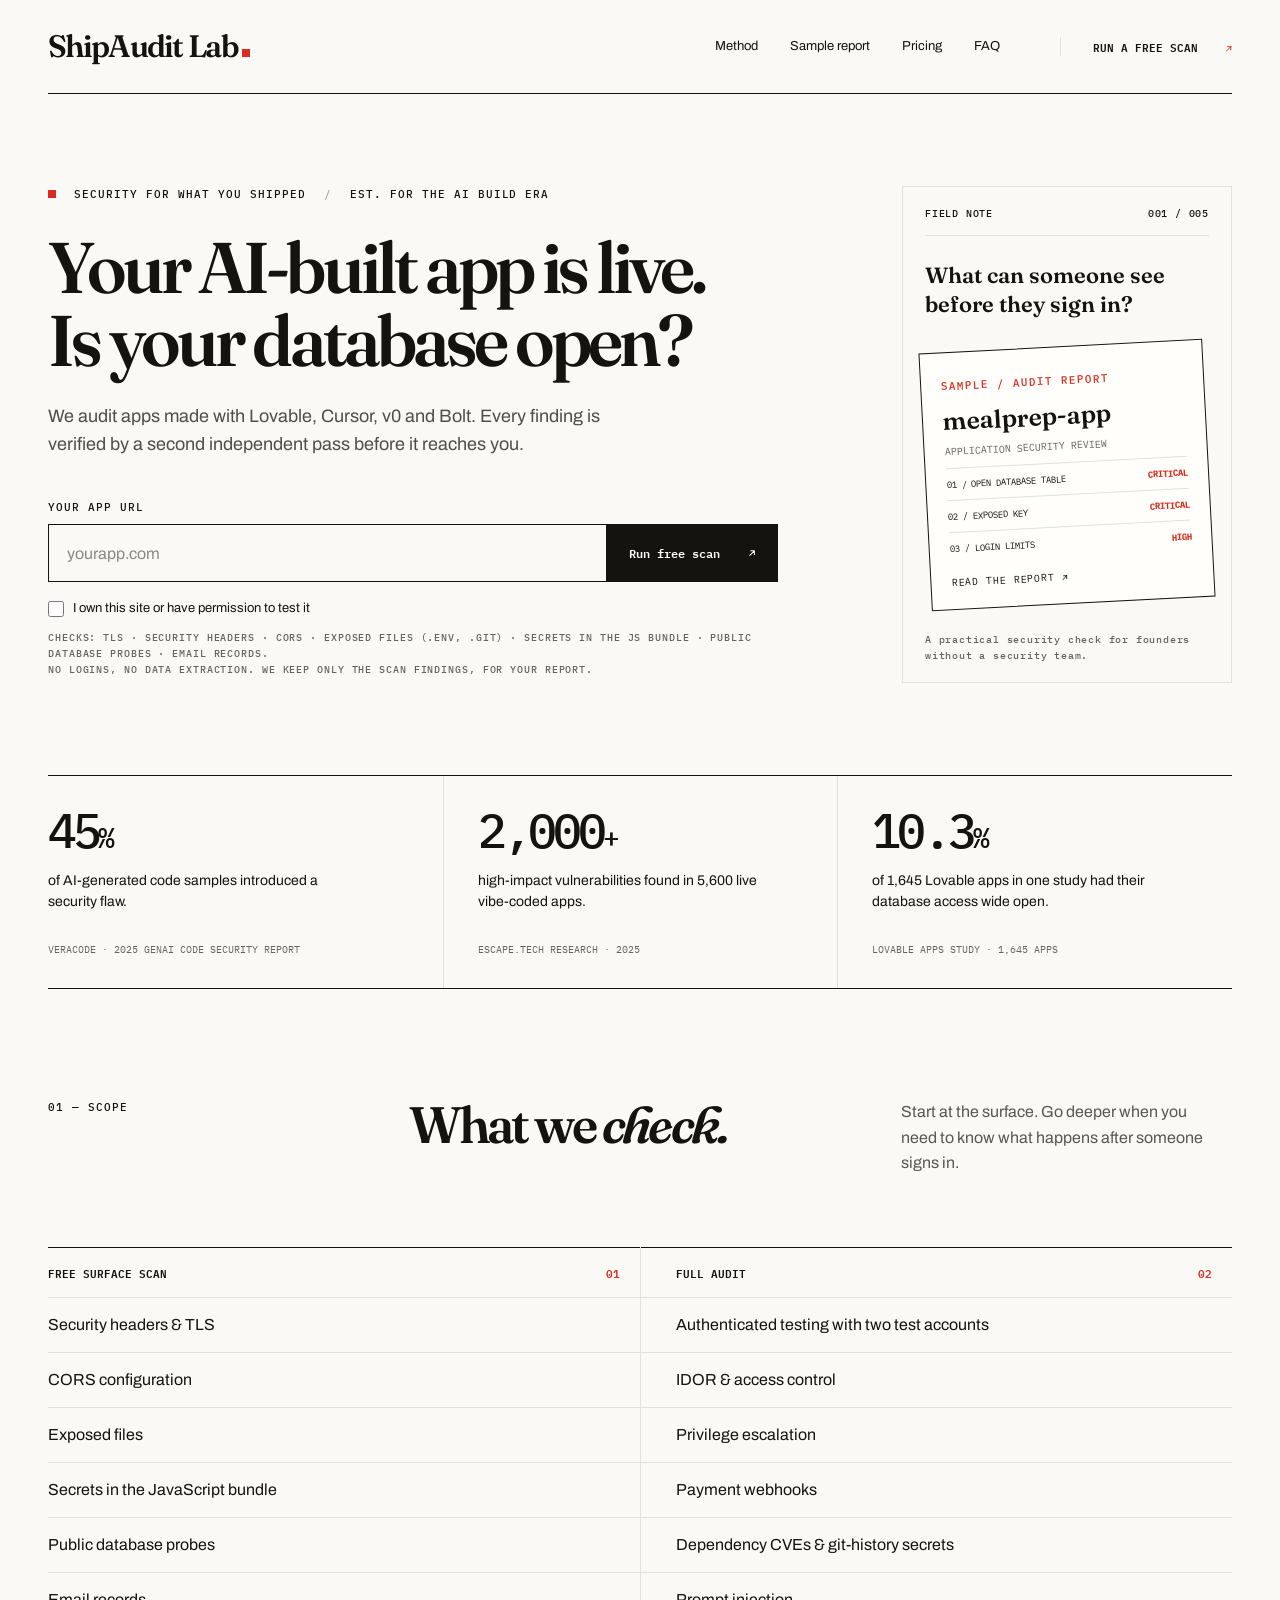
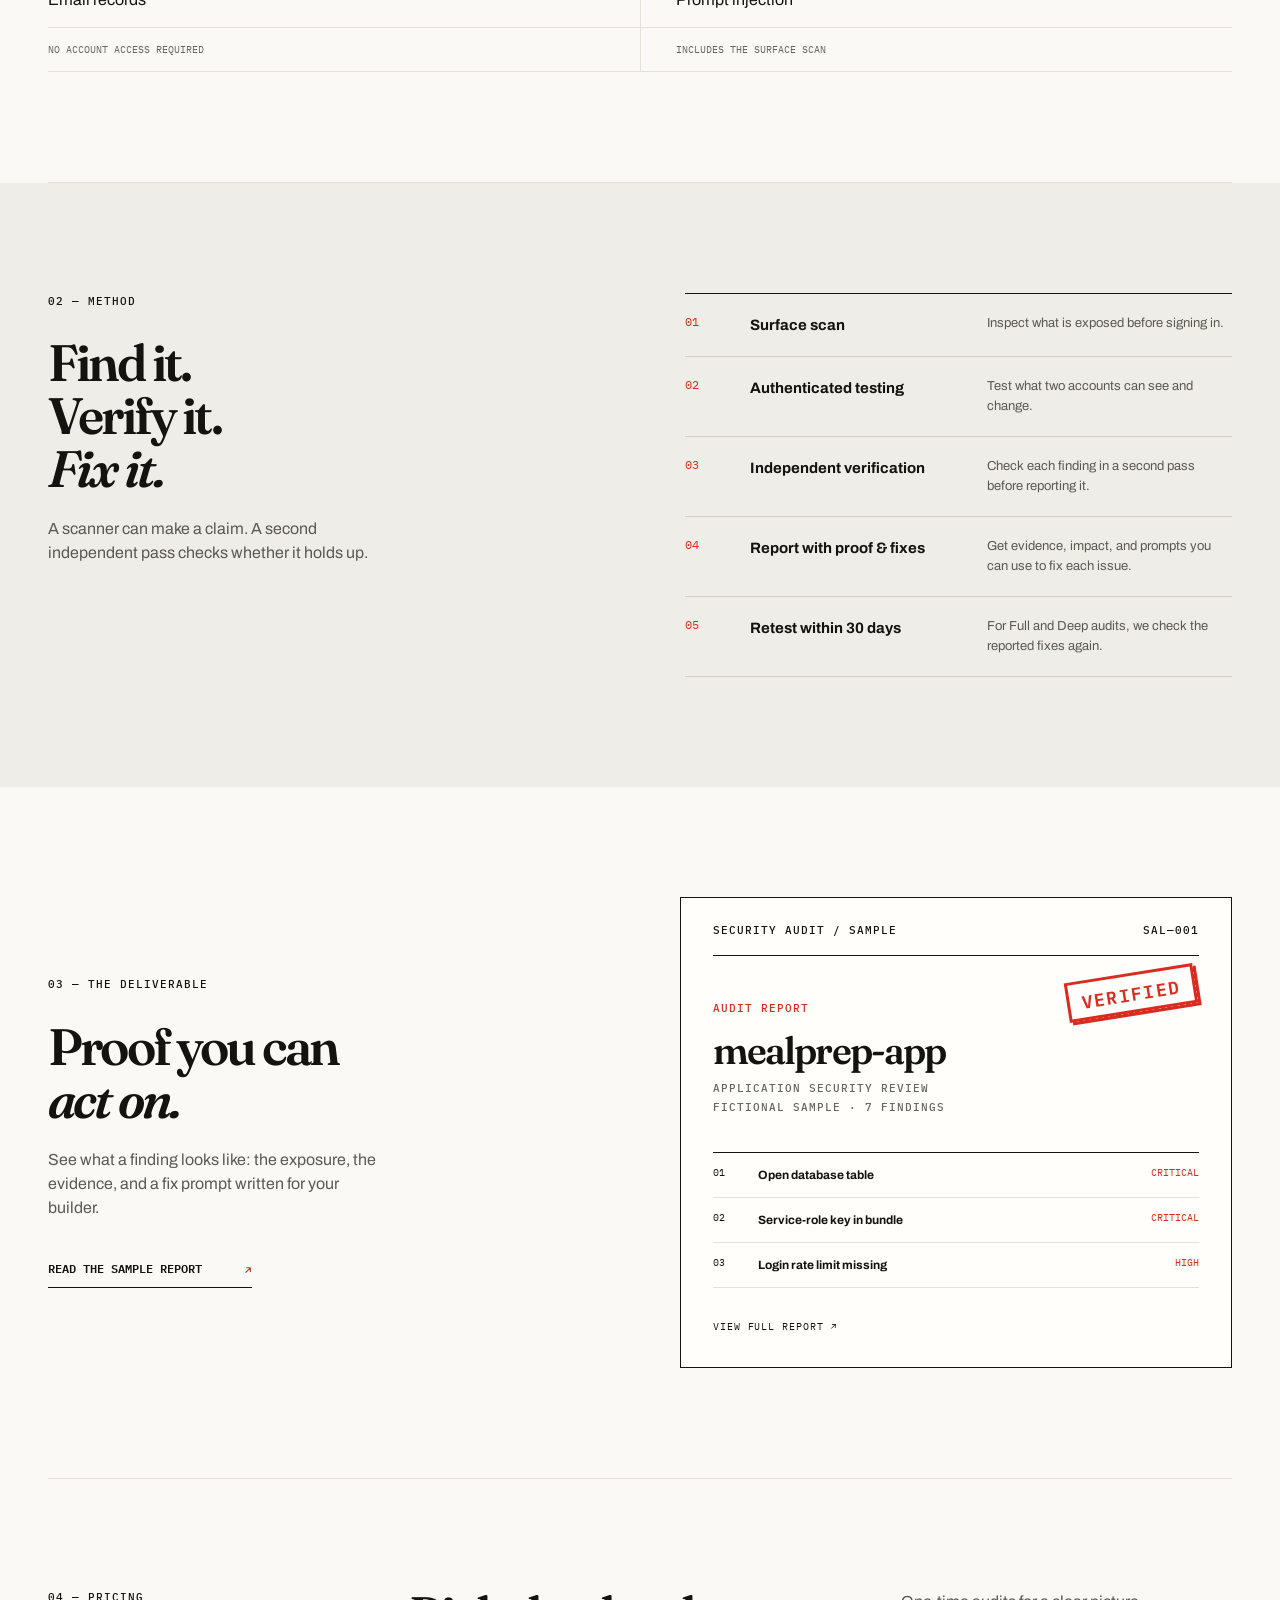
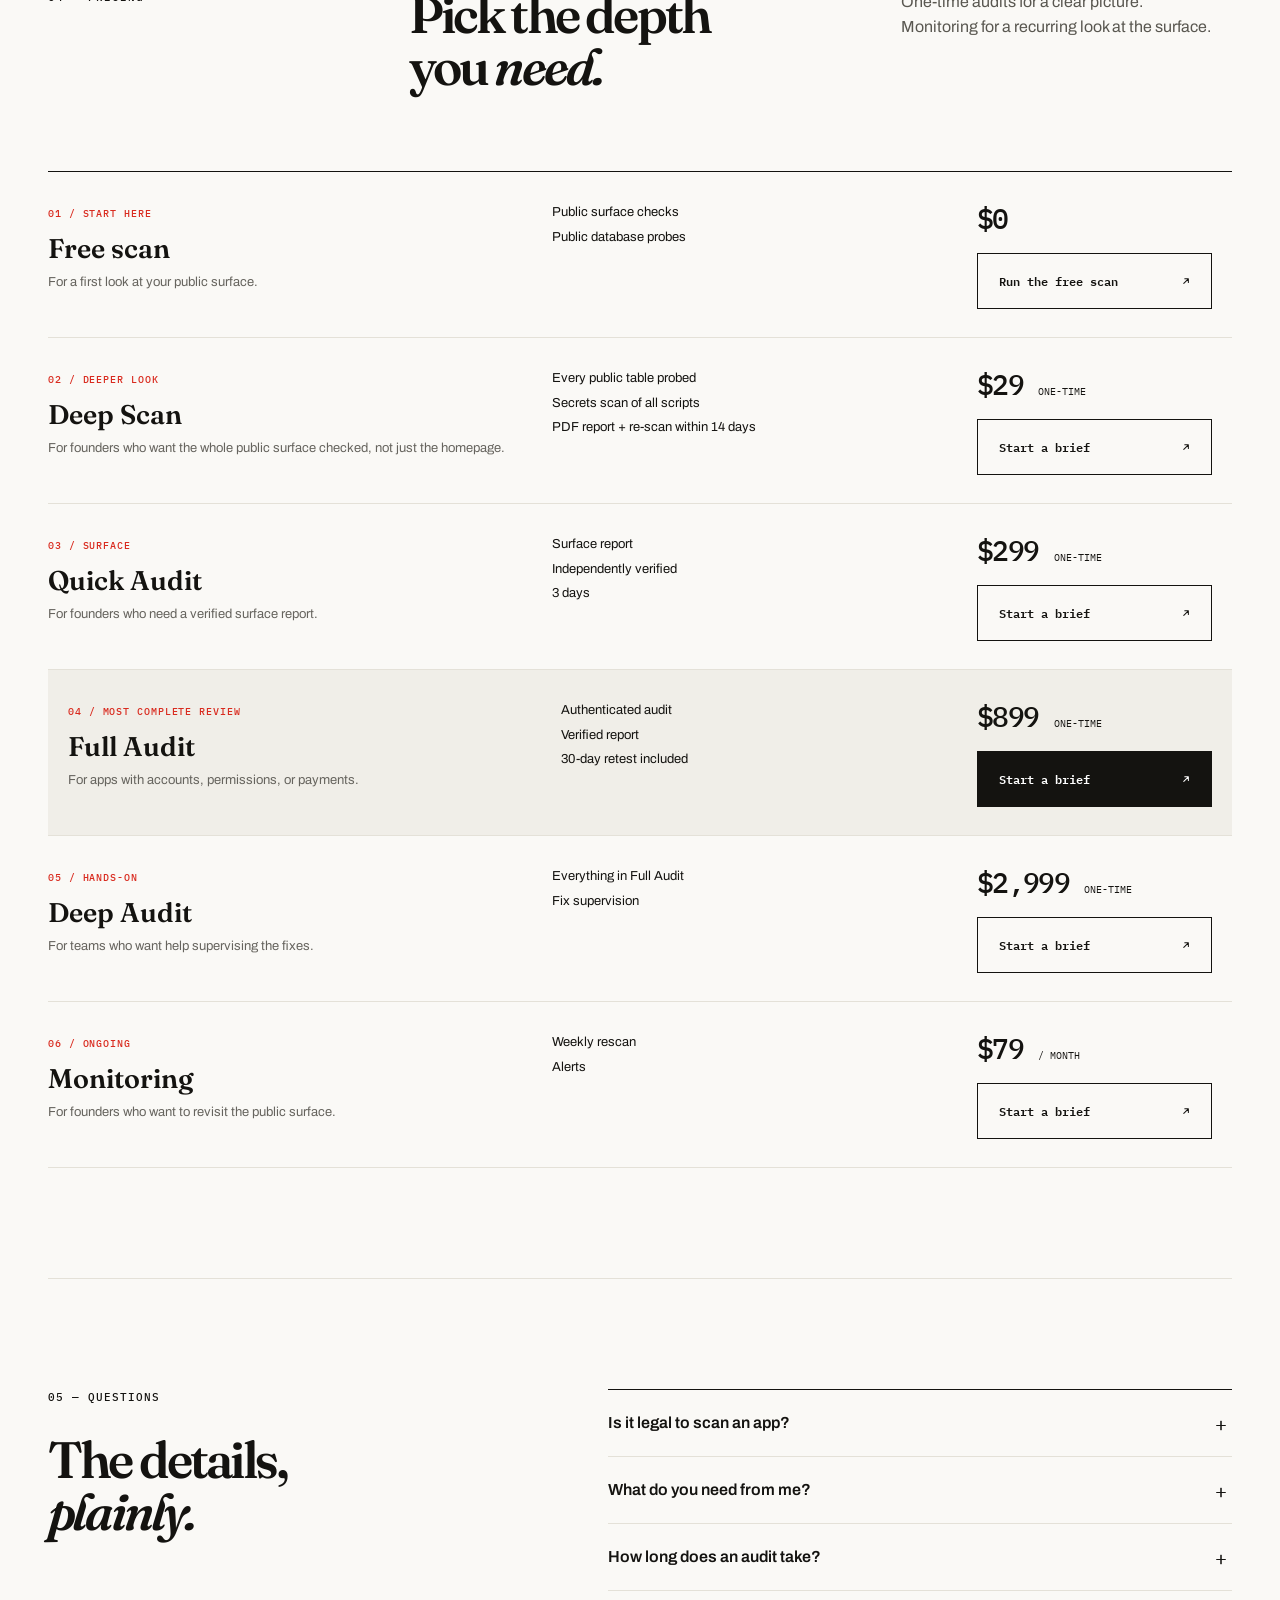
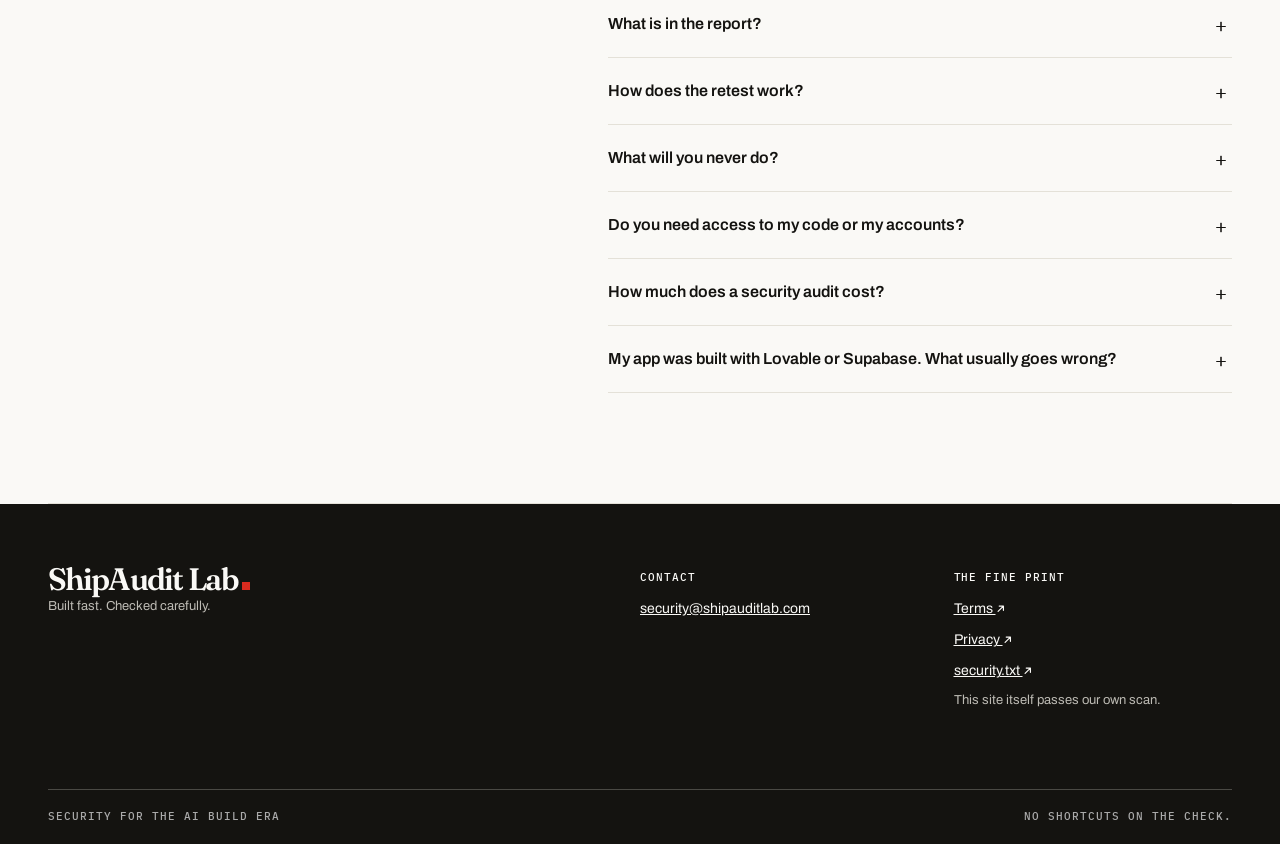
==== index.html @ 1d50615f "site: scan form accepts bare domains — normalize in JS, inline errors, no native validation wall" ====
<!doctype html><html lang="en"><head><meta charset="utf-8"><meta name="viewport" content="width=device-width,initial-scale=1"><meta name="description" content="Security audits for apps built with AI. Verify the risks before they reach your users."><title>Security for what you shipped — ShipAudit Lab</title><link rel="icon" href="/favicon.svg" type="image/svg+xml"><link rel="canonical" href="https://shipauditlab.com/"><meta property="og:type" content="website"><meta property="og:site_name" content="ShipAudit Lab"><meta property="og:title" content="Security for what you shipped — ShipAudit Lab"><meta property="og:description" content="Security audits for apps built with AI. Verify the risks before they reach your users."><meta property="og:url" content="https://shipauditlab.com/"><link rel="preconnect" href="https://fonts.googleapis.com"><link rel="preconnect" href="https://fonts.gstatic.com" crossorigin><link href="https://fonts.googleapis.com/css2?family=Archivo:wght@400;500;600;700&family=Fraunces:ital,opsz,wght@0,9..144,600;1,9..144,600&family=IBM+Plex+Mono:wght@400;500;600&display=swap" rel="stylesheet"><link rel="stylesheet" href="style.css"><script src="app.js" defer></script><script type="application/ld+json">{"@context": "https://schema.org", "@graph": [{"@type": "Organization", "name": "ShipAudit Lab", "url": "https://shipauditlab.com/", "email": "security@shipauditlab.com", "parentOrganization": {"@type": "Organization", "name": "Probcapital LLC"}, "description": "Independent security audits for apps built with AI tools such as Lovable, Cursor, v0 and Bolt.", "@id": "https://shipauditlab.com/#org"}, {"@type": "Service", "name": "Security audit for AI-built apps", "provider": {"@id": "https://shipauditlab.com/#org"}, "areaServed": "Worldwide", "url": "https://shipauditlab.com/", "hasOfferCatalog": {"@type": "OfferCatalog", "name": "Audit tiers", "itemListElement": [{"@type": "Offer", "name": "Free scan", "price": "0", "priceCurrency": "USD"}, {"@type": "Offer", "name": "Deep Scan", "price": "29", "priceCurrency": "USD"}, {"@type": "Offer", "name": "Quick Audit", "price": "299", "priceCurrency": "USD"}, {"@type": "Offer", "name": "Full Audit", "price": "899", "priceCurrency": "USD"}, {"@type": "Offer", "name": "Deep Audit", "price": "2999", "priceCurrency": "USD"}, {"@type": "Offer", "name": "Monitoring", "price": "79", "priceCurrency": "USD"}]}}, {"@type": "FAQPage", "mainEntity": [{"@type": "Question", "name": "Is it legal to scan an app?", "acceptedAnswer": {"@type": "Answer", "text": "Only scan a site you own or have explicit permission to test. You must confirm permission before starting."}}, {"@type": "Question", "name": "What do you need from me?", "acceptedAnswer": {"@type": "Answer", "text": "Your app URL and, for authenticated testing, two test accounts with appropriate roles. We’ll agree on the scope before testing."}}, {"@type": "Question", "name": "How long does an audit take?", "acceptedAnswer": {"@type": "Answer", "text": "A Quick Audit takes 3 days, counted from payment. Timing for Full and Deep audits depends on the scope and is agreed with you before testing begins."}}, {"@type": "Question", "name": "What is in the report?", "acceptedAnswer": {"@type": "Answer", "text": "Each finding includes severity, business impact, evidence, and a practical fix. Findings receive a second independent verification pass."}}, {"@type": "Question", "name": "How does the retest work?", "acceptedAnswer": {"@type": "Answer", "text": "Full and Deep audits include a retest of the reported fixes within 30 days."}}, {"@type": "Question", "name": "What will you never do?", "acceptedAnswer": {"@type": "Answer", "text": "We do not touch production data. The free surface scan does not log in or extract data."}}, {"@type": "Question", "name": "Do you need access to my code or my accounts?", "acceptedAnswer": {"@type": "Answer", "text": "No. We test your live app from the outside, the way an attacker sees it — no source code, no dashboards, no repository access. For authenticated audits, you create two test accounts, and we agree on the scope with you first."}}, {"@type": "Question", "name": "How much does a security audit cost?", "acceptedAnswer": {"@type": "Answer", "text": "The surface scan is free. A full check of the public surface (Deep Scan) is $29. Verified audits run from $299 to $2,999 depending on depth, and monitoring is $79 a month. All standard pricing is listed on this page."}}, {"@type": "Question", "name": "My app was built with Lovable or Supabase. What usually goes wrong?", "acceptedAnswer": {"@type": "Answer", "text": "The failures we check first live in the data layer: database tables accessible without sign-in, a full-access key shipped in the page code, sign-up settings that skip verification, and storage buckets open to anyone with the link."}}]}]}</script></head><body>
<header class="site-header wrap"><a class="logo" href="index.html"><span data-brand></span><i></i></a><nav aria-label="Main navigation"><a href="#method">Method</a><a href="report.html">Sample report</a><a href="#pricing">Pricing</a><a href="#faq">FAQ</a></nav><a class="header-cta" href="#scan">Run a free scan <svg class="arr" viewBox="0 0 10 10" aria-hidden="true" focusable="false"><path d="M2.2 7.8 7.8 2.2M7.8 2.2H3.4M7.8 2.2v4.4" fill="none" stroke="currentColor" stroke-width="1.25" stroke-linecap="round" stroke-linejoin="round"/></svg></a></header>
<main><section class="hero wrap" id="scan"><div class="hero-main"><p class="eyebrow"><span class="red-square"></span> SECURITY FOR WHAT YOU SHIPPED <span class="sep">/</span> EST. FOR THE AI BUILD ERA</p><h1>Your AI-built app is live.<br>Is your database open?</h1><p class="hero-copy">We audit apps made with Lovable, Cursor, v0 and Bolt. Every finding is verified by a second independent pass before it reaches you.</p><form id="scan-form" class="scan-form" novalidate><label class="field-label" for="scan-url">YOUR APP URL</label><div class="scan-row"><input id="scan-url" type="text" inputmode="url" autocomplete="url" autocapitalize="off" spellcheck="false" placeholder="yourapp.com" required><button class="button" type="submit">Run free scan <svg class="arr" viewBox="0 0 10 10" aria-hidden="true" focusable="false"><path d="M2.2 7.8 7.8 2.2M7.8 2.2H3.4M7.8 2.2v4.4" fill="none" stroke="currentColor" stroke-width="1.25" stroke-linecap="round" stroke-linejoin="round"/></svg></button></div><p class="field-error" id="scan-error" hidden></p><label class="check"><input type="checkbox" required> <span>I own this site or have permission to test it</span></label><p class="fine">Checks: TLS · security headers · CORS · exposed files (.env, .git) · secrets in the JS bundle · public database probes · email records.<br>No logins, no data extraction. We keep only the scan findings, for your report.</p></form><div id="scan-output" aria-live="polite"></div></div><aside class="hero-aside"><div class="aside-top"><span>FIELD NOTE</span><span>001 / 005</span></div><p class="aside-heading">What can someone see before they sign in?</p><a href="report.html" class="hero-report"><span class="preview-label">SAMPLE / AUDIT REPORT</span><h3>mealprep-app</h3><p>APPLICATION SECURITY REVIEW</p><div class="hero-report-line"><span>01 / OPEN DATABASE TABLE</span><b>CRITICAL</b></div><div class="hero-report-line"><span>02 / EXPOSED KEY</span><b>CRITICAL</b></div><div class="hero-report-line"><span>03 / LOGIN LIMITS</span><b>HIGH</b></div><span class="preview-link">READ THE REPORT <svg class="arr" viewBox="0 0 10 10" aria-hidden="true" focusable="false"><path d="M2.2 7.8 7.8 2.2M7.8 2.2H3.4M7.8 2.2v4.4" fill="none" stroke="currentColor" stroke-width="1.25" stroke-linecap="round" stroke-linejoin="round"/></svg></span></a><p class="aside-bottom">A practical security check for founders without a security team.</p></aside></section>
<section class="stats wrap" aria-label="Research statistics"><div class="stat"><strong>45<span>%</span></strong><p>of AI-generated code samples introduced a security flaw.</p><small>VERACODE · 2025 GENAI CODE SECURITY REPORT</small></div><div class="stat"><strong>2,000<span>+</span></strong><p>high-impact vulnerabilities found in 5,600 live vibe-coded apps.</p><small>ESCAPE.TECH RESEARCH · 2025</small></div><div class="stat"><strong>10.3<span>%</span></strong><p>of 1,645 Lovable apps in one study had their database access wide open.</p><small>LOVABLE APPS STUDY · 1,645 APPS</small></div></section>
<section class="section wrap" id="checks"><div class="section-head"><p class="eyebrow">01 — SCOPE</p><h2>What we <em>check.</em></h2><p>Start at the surface. Go deeper when you need to know what happens after someone signs in.</p></div><table class="scope-table"><thead><tr><th scope="col">FREE SURFACE SCAN <span>01</span></th><th scope="col">FULL AUDIT <span>02</span></th></tr></thead><tbody><tr><td>Security headers &amp; TLS</td><td>Authenticated testing with two test accounts</td></tr><tr><td>CORS configuration</td><td>IDOR &amp; access control</td></tr><tr><td>Exposed files</td><td>Privilege escalation</td></tr><tr><td>Secrets in the JavaScript bundle</td><td>Payment webhooks</td></tr><tr><td>Public database probes</td><td>Dependency CVEs &amp; git-history secrets</td></tr><tr><td>Email records</td><td>Prompt injection</td></tr></tbody><tfoot><tr><td>NO ACCOUNT ACCESS REQUIRED</td><td>INCLUDES THE SURFACE SCAN</td></tr></tfoot></table></section>
<section class="section method" id="method"><div class="wrap method-grid"><div><p class="eyebrow">02 — METHOD</p><h2>Find it.<br>Verify it.<br><em>Fix it.</em></h2><p class="method-intro">A scanner can make a claim. A second independent pass checks whether it holds up.</p></div><div class="steps"><div><span>01</span><h3>Surface scan</h3><p>Inspect what is exposed before signing in.</p></div><div><span>02</span><h3>Authenticated testing</h3><p>Test what two accounts can see and change.</p></div><div><span>03</span><h3>Independent verification</h3><p>Check each finding in a second pass before reporting it.</p></div><div><span>04</span><h3>Report with proof &amp; fixes</h3><p>Get evidence, impact, and prompts you can use to fix each issue.</p></div><div><span>05</span><h3>Retest within 30 days</h3><p>For Full and Deep audits, we check the reported fixes again.</p></div></div></div></section>
<section class="section wrap report-teaser"><div><p class="eyebrow">03 — THE DELIVERABLE</p><h2>Proof you can<br><em>act on.</em></h2><p>See what a finding looks like: the exposure, the evidence, and a fix prompt written for your builder.</p><a class="text-link" href="report.html">Read the sample report <svg class="arr" viewBox="0 0 10 10" aria-hidden="true" focusable="false"><path d="M2.2 7.8 7.8 2.2M7.8 2.2H3.4M7.8 2.2v4.4" fill="none" stroke="currentColor" stroke-width="1.25" stroke-linecap="round" stroke-linejoin="round"/></svg></a></div><a class="report-preview" href="report.html" aria-label="Open sample audit report"><div class="report-top"><span>SECURITY AUDIT / SAMPLE</span><span>SAL—001</span></div><div class="stamp">VERIFIED</div><p class="preview-label">AUDIT REPORT</p><h3>mealprep-app</h3><p class="preview-sub">APPLICATION SECURITY REVIEW<br>FICTIONAL SAMPLE · 7 FINDINGS</p><div class="preview-lines"><div><span>01</span><b>Open database table</b><small>CRITICAL</small></div><div><span>02</span><b>Service-role key in bundle</b><small>CRITICAL</small></div><div><span>03</span><b>Login rate limit missing</b><small>HIGH</small></div></div><span class="preview-link">VIEW FULL REPORT <svg class="arr" viewBox="0 0 10 10" aria-hidden="true" focusable="false"><path d="M2.2 7.8 7.8 2.2M7.8 2.2H3.4M7.8 2.2v4.4" fill="none" stroke="currentColor" stroke-width="1.25" stroke-linecap="round" stroke-linejoin="round"/></svg></span></a></section>
<section class="section wrap" id="pricing"><div class="section-head"><p class="eyebrow">04 — PRICING</p><h2>Pick the depth<br>you <em>need.</em></h2><p>One-time audits for a clear picture. Monitoring for a recurring look at the surface.</p></div><div class="pricing"><div class="price-row"><div><span class="price-index">01 / START HERE</span><h3>Free scan</h3><p>For a first look at your public surface.</p></div><div class="price-includes">Public surface checks<br>Public database probes</div><div class="price-action"><strong>$0</strong><a class="button outline" href="#scan">Run the free scan <svg class="arr" viewBox="0 0 10 10" aria-hidden="true" focusable="false"><path d="M2.2 7.8 7.8 2.2M7.8 2.2H3.4M7.8 2.2v4.4" fill="none" stroke="currentColor" stroke-width="1.25" stroke-linecap="round" stroke-linejoin="round"/></svg></a></div></div><div class="price-row"><div><span class="price-index">02 / DEEPER LOOK</span><h3>Deep Scan</h3><p>For founders who want the whole public surface checked, not just the homepage.</p></div><div class="price-includes">Every public table probed<br>Secrets scan of all scripts<br>PDF report + re-scan within 14 days</div><div class="price-action"><strong>$29 <small>ONE-TIME</small></strong><button class="button outline brief-trigger" data-tier="Deep Scan">Start a brief <svg class="arr" viewBox="0 0 10 10" aria-hidden="true" focusable="false"><path d="M2.2 7.8 7.8 2.2M7.8 2.2H3.4M7.8 2.2v4.4" fill="none" stroke="currentColor" stroke-width="1.25" stroke-linecap="round" stroke-linejoin="round"/></svg></button></div></div><div class="price-row"><div><span class="price-index">03 / SURFACE</span><h3>Quick Audit</h3><p>For founders who need a verified surface report.</p></div><div class="price-includes">Surface report<br>Independently verified<br>3 days</div><div class="price-action"><strong>$299 <small>ONE-TIME</small></strong><button class="button outline brief-trigger" data-tier="Quick Audit">Start a brief <svg class="arr" viewBox="0 0 10 10" aria-hidden="true" focusable="false"><path d="M2.2 7.8 7.8 2.2M7.8 2.2H3.4M7.8 2.2v4.4" fill="none" stroke="currentColor" stroke-width="1.25" stroke-linecap="round" stroke-linejoin="round"/></svg></button></div></div><div class="price-row featured"><div><span class="price-index">04 / MOST COMPLETE REVIEW</span><h3>Full Audit</h3><p>For apps with accounts, permissions, or payments.</p></div><div class="price-includes">Authenticated audit<br>Verified report<br>30-day retest included</div><div class="price-action"><strong>$899 <small>ONE-TIME</small></strong><button class="button brief-trigger" data-tier="Full Audit">Start a brief <svg class="arr" viewBox="0 0 10 10" aria-hidden="true" focusable="false"><path d="M2.2 7.8 7.8 2.2M7.8 2.2H3.4M7.8 2.2v4.4" fill="none" stroke="currentColor" stroke-width="1.25" stroke-linecap="round" stroke-linejoin="round"/></svg></button></div></div><div class="price-row"><div><span class="price-index">05 / HANDS-ON</span><h3>Deep Audit</h3><p>For teams who want help supervising the fixes.</p></div><div class="price-includes">Everything in Full Audit<br>Fix supervision</div><div class="price-action"><strong>$2,999 <small>ONE-TIME</small></strong><button class="button outline brief-trigger" data-tier="Deep Audit">Start a brief <svg class="arr" viewBox="0 0 10 10" aria-hidden="true" focusable="false"><path d="M2.2 7.8 7.8 2.2M7.8 2.2H3.4M7.8 2.2v4.4" fill="none" stroke="currentColor" stroke-width="1.25" stroke-linecap="round" stroke-linejoin="round"/></svg></button></div></div><div class="price-row"><div><span class="price-index">06 / ONGOING</span><h3>Monitoring</h3><p>For founders who want to revisit the public surface.</p></div><div class="price-includes">Weekly rescan<br>Alerts</div><div class="price-action"><strong>$79 <small>/ MONTH</small></strong><button class="button outline brief-trigger" data-tier="Monitoring">Start a brief <svg class="arr" viewBox="0 0 10 10" aria-hidden="true" focusable="false"><path d="M2.2 7.8 7.8 2.2M7.8 2.2H3.4M7.8 2.2v4.4" fill="none" stroke="currentColor" stroke-width="1.25" stroke-linecap="round" stroke-linejoin="round"/></svg></button></div></div></div></section>
<section class="section faq wrap" id="faq"><div><p class="eyebrow">05 — QUESTIONS</p><h2>The details,<br><em>plainly.</em></h2></div><div class="faq-list"><details><summary>Is it legal to scan an app?</summary><p>Only scan a site you own or have explicit permission to test. You must confirm permission before starting.</p></details><details><summary>What do you need from me?</summary><p>Your app URL and, for authenticated testing, two test accounts with appropriate roles. We’ll agree on the scope before testing.</p></details><details><summary>How long does an audit take?</summary><p>A Quick Audit takes 3 days, counted from payment. Timing for Full and Deep audits depends on the scope and is agreed with you before testing begins.</p></details><details><summary>What is in the report?</summary><p>Each finding includes severity, business impact, evidence, and a practical fix. Findings receive a second independent verification pass.</p></details><details><summary>How does the retest work?</summary><p>Full and Deep audits include a retest of the reported fixes within 30 days.</p></details><details><summary>What will you never do?</summary><p>We do not touch production data. The free surface scan does not log in or extract data.</p></details><details><summary>Do you need access to my code or my accounts?</summary><p>No. We test your live app from the outside, the way an attacker sees it — no source code, no dashboards, no repository access. For authenticated audits, you create two test accounts, and we agree on the scope with you first.</p></details><details><summary>How much does a security audit cost?</summary><p>The surface scan is free. A full check of the public surface (Deep Scan) is $29. Verified audits run from $299 to $2,999 depending on depth, and monitoring is $79 a month. All standard pricing is listed on this page.</p></details><details><summary>My app was built with Lovable or Supabase. What usually goes wrong?</summary><p>The failures we check first live in the data layer: database tables accessible without sign-in, a full-access key shipped in the page code, sign-up settings that skip verification, and storage buckets open to anyone with the link.</p></details></div></section></main>
<footer class="footer"><div class="wrap"><div class="footer-main"><div><a class="logo" href="index.html"><span data-brand></span><i></i></a><p>Built fast. Checked carefully.</p></div><div><span class="eyebrow">CONTACT</span><a data-contact></a></div><div><span class="eyebrow">THE FINE PRINT</span><a href="/terms.html">Terms <svg class="arr" viewBox="0 0 10 10" aria-hidden="true" focusable="false"><path d="M2.2 7.8 7.8 2.2M7.8 2.2H3.4M7.8 2.2v4.4" fill="none" stroke="currentColor" stroke-width="1.25" stroke-linecap="round" stroke-linejoin="round"/></svg></a><a href="/privacy.html">Privacy <svg class="arr" viewBox="0 0 10 10" aria-hidden="true" focusable="false"><path d="M2.2 7.8 7.8 2.2M7.8 2.2H3.4M7.8 2.2v4.4" fill="none" stroke="currentColor" stroke-width="1.25" stroke-linecap="round" stroke-linejoin="round"/></svg></a><a href="/.well-known/security.txt">security.txt <svg class="arr" viewBox="0 0 10 10" aria-hidden="true" focusable="false"><path d="M2.2 7.8 7.8 2.2M7.8 2.2H3.4M7.8 2.2v4.4" fill="none" stroke="currentColor" stroke-width="1.25" stroke-linecap="round" stroke-linejoin="round"/></svg></a><p>This site itself passes our own scan.</p></div></div><div class="footer-bottom"><span>SECURITY FOR THE AI BUILD ERA</span><span>NO SHORTCUTS ON THE CHECK.</span></div></div></footer>
<dialog id="brief-dialog" aria-labelledby="brief-title"><div class="dialog-top"><span class="eyebrow">AUDIT INQUIRY / 01</span><button class="close" type="button" aria-label="Close dialog">×</button></div><div id="brief-content"><h2 id="brief-title">Tell us what<br>you <em>built.</em></h2><p>Share the basics. We’ll reply within one business day.</p><form id="brief-form" novalidate><label>Name<input name="name" autocomplete="name" required></label><label>Work email<input name="email" type="email" autocomplete="email" required></label><label>App URL<input name="url" type="url" placeholder="https://yourapp.com" required></label><label>Audit tier<select name="tier" required><option value="">Select a tier</option><option>Free scan</option><option>Deep Scan</option><option>Quick Audit</option><option>Full Audit</option><option>Deep Audit</option><option>Monitoring</option></select></label><label>Notes <span>(optional)</span><textarea name="notes" rows="3"></textarea></label><label class="hp-field" aria-hidden="true">Company website<input name="company_website" tabindex="-1" autocomplete="off"></label><p class="field-error" id="brief-error" hidden></p><label class="check"><input type="checkbox" name="authorized" required> <span>I confirm I own this application or have written authorization to have it tested.</span></label><button class="button" type="submit">Send brief <svg class="arr" viewBox="0 0 10 10" aria-hidden="true" focusable="false"><path d="M2.2 7.8 7.8 2.2M7.8 2.2H3.4M7.8 2.2v4.4" fill="none" stroke="currentColor" stroke-width="1.25" stroke-linecap="round" stroke-linejoin="round"/></svg></button><p class="fine">REPLY TO: <a data-contact></a></p></form></div><div id="brief-success" hidden><h2>Brief <em>received.</em></h2><p>We reply within one business day.</p><p id="brief-success-mail">We've sent a confirmation to your email address. If it doesn't arrive, write to <a data-contact></a>.</p><p><a id="brief-pay" class="button" href="#" target="_blank" rel="noopener" hidden>Continue to secure payment</a></p><button class="button close-success" type="button">Close</button></div></dialog></body></html>
---- style.css ----
:root{--paper:#faf9f6;--ink:#141310;--line:#e4e1d8;--red:#d92b1f;--muted:#66645e;--serif:'Fraunces',Georgia,serif;--sans:'Archivo',Arial,sans-serif;--mono:'IBM Plex Mono',monospace}*{box-sizing:border-box}html{scroll-behavior:smooth}body{margin:0;background:var(--paper);color:var(--ink);font-family:var(--sans);font-size:16px;line-height:1.5}a{color:inherit}button,input,select,textarea{font:inherit}button,a{touch-action:manipulation}button{cursor:pointer}button:disabled{opacity:.6;cursor:wait}:focus-visible{outline:3px solid var(--red);outline-offset:3px}.wrap{width:min(1380px,calc(100% - 96px));margin:auto}.site-header{height:94px;display:flex;align-items:center;border-bottom:1px solid var(--ink);gap:60px}.logo{text-decoration:none;font:600 31px/1 var(--serif);letter-spacing:-1.7px;white-space:nowrap}.logo i{display:inline-block;width:8px;height:8px;background:var(--red);margin-left:4px}.site-header nav{display:flex;gap:32px;margin-left:auto;font-size:13px}.site-header nav a{text-decoration:none}.site-header nav a:hover,.text-link:hover{text-decoration:underline}.header-cta{font:600 11px var(--mono);text-decoration:none;text-transform:uppercase;border-left:1px solid var(--line);padding-left:32px}.header-cta .arr{margin-left:20px;color:var(--red)}.hero{display:grid;grid-template-columns:1fr 330px;gap:70px;padding-top:92px;padding-bottom:87px}.hero-main{max-width:865px}.eyebrow,.field-label,.fine,.price-index,.report-top,.preview-label,.preview-sub,.preview-link,.back-link,.finding-top,.report-meta span,.scan-panel-head,.footer-bottom{font:500 11px/1.5 var(--mono);letter-spacing:.09em;text-transform:uppercase}.eyebrow{margin:0 0 28px}.red-square{display:inline-block;width:8px;height:8px;background:var(--red);margin-right:10px}.sep{color:#aaa69c;margin:0 10px}h1,h2,h3,p{margin-top:0}h1,h2{font-family:var(--serif);font-weight:600;letter-spacing:-.055em;line-height:1.03}h1{font-size:clamp(54px,5.6vw,78px);margin-bottom:25px}h1 em,h2 em{font-weight:600}h2{font-size:clamp(42px,4vw,58px);margin-bottom:22px}.hero-copy{font-size:18px;max-width:590px;color:#504e48;line-height:1.55;margin-bottom:40px}.scan-form{max-width:730px}.field-label{display:block;margin-bottom:9px}.scan-row{display:flex}.scan-row input{flex:1;min-width:0;height:58px;border:1px solid var(--ink);background:transparent;padding:0 18px;border-radius:0}.scan-row input::placeholder{color:#8b8982}.button{display:inline-flex;align-items:center;justify-content:space-between;gap:28px;border:1px solid var(--ink);border-radius:0;background:var(--ink);color:white;text-decoration:none;padding:17px 21px;font:600 12px var(--mono);min-height:52px}.button:hover{background:var(--paper);color:var(--ink)}.button.outline{background:transparent;color:var(--ink)}.button.outline:hover{background:var(--ink);color:white}.check{display:flex;align-items:center;gap:9px;margin:17px 0 11px;font-size:13px}.check input{accent-color:var(--ink);width:16px;height:16px;margin:0}.fine{font-size:10px;color:var(--muted);line-height:1.6}.hero-aside{border:1px solid var(--line);padding:20px 22px 18px;align-self:start}.aside-top,.aside-bottom{font:500 10px var(--mono);letter-spacing:.08em}.aside-top{display:flex;justify-content:space-between;border-bottom:1px solid var(--line);padding-bottom:15px}.aside-heading{font:600 22px/1.3 var(--serif);margin:25px 0}.aside-bottom{line-height:1.6;margin:18px 0 0;color:var(--muted)}.stats{border-top:1px solid var(--ink);border-bottom:1px solid var(--ink);display:grid;grid-template-columns:repeat(3,1fr)}.stat{padding:30px 34px 28px 0}.stat+ .stat{border-left:1px solid var(--line);padding-left:34px}.stat strong{font:500 48px/1 var(--mono);letter-spacing:-.08em}.stat strong span{font-size:28px}.stat p{max-width:300px;margin:15px 0 24px;font-size:14px}.stat small{font:10px/1.5 var(--mono);color:var(--muted)}.section{padding-top:110px;padding-bottom:110px;border-bottom:1px solid var(--line)}.section-head{display:grid;grid-template-columns:1fr 1.4fr 1fr;gap:30px;align-items:start;margin-bottom:55px}.section-head>p:last-child{max-width:310px;color:#595750;line-height:1.6}.scope-table{border-top:1px solid var(--ink)}.scope-row{display:grid;grid-template-columns:1fr 1fr;border-bottom:1px solid var(--line)}.scope-row>div{padding:15px 20px}.scope-row>div:first-child{border-right:1px solid var(--line);padding-left:0}.scope-row>div:last-child{padding-left:35px}.scope-heading{font:600 11px var(--mono);letter-spacing:.08em}.scope-heading>div{padding-top:20px;padding-bottom:20px}.scope-heading span{float:right;color:var(--red)}.scope-foot{font:10px var(--mono);color:var(--muted)}.method{background:#efede7;border:0}.method-grid{display:grid;grid-template-columns:1fr 1fr;gap:90px}.method-intro{max-width:320px;color:#5b5953}.steps{border-top:1px solid var(--ink)}.steps>div{display:grid;grid-template-columns:50px 1fr 1.1fr;gap:15px;padding:20px 0;border-bottom:1px solid #d0cdc4}.steps span{font:12px var(--mono);color:var(--red)}.steps h3{font-size:15px;margin:0}.steps p{font-size:13px;color:#5b5953;margin:0}.report-teaser{display:grid;grid-template-columns:1fr 1fr;gap:80px;align-items:center}.report-teaser>div>p:not(.eyebrow){max-width:340px;color:#5b5953}.text-link{display:inline-block;margin-top:22px;font:600 12px var(--mono);text-transform:uppercase;text-decoration:none;border-bottom:1px solid var(--ink);padding-bottom:9px}.text-link .arr{color:var(--red);margin-left:35px}.report-preview{display:block;position:relative;border:1px solid var(--ink);padding:24px 32px 30px;text-decoration:none;background:#fffefa}.report-top{display:flex;justify-content:space-between;border-bottom:1px solid var(--ink);padding-bottom:16px}.stamp{position:absolute;right:35px;top:75px;border:3px solid var(--red);color:var(--red);padding:8px 12px;font:600 18px/1 var(--mono);letter-spacing:.08em;transform:rotate(-9deg);box-shadow:3px 3px 0 var(--red)}.preview-label{color:var(--red);margin-top:44px}.report-preview h3{font:600 38px var(--serif);letter-spacing:-.05em;margin:5px 0}.preview-sub{color:var(--muted);line-height:1.7}.preview-lines{border-top:1px solid var(--ink);margin:35px 0 25px}.preview-lines div{display:grid;grid-template-columns:35px 1fr auto;gap:10px;border-bottom:1px solid var(--line);padding:13px 0;font-size:12px}.preview-lines span,.preview-lines small,.preview-link{font:10px var(--mono)}.preview-lines small{color:var(--red)}.pricing{border-top:1px solid var(--ink)}.price-row{display:grid;grid-template-columns:1.2fr 1fr 235px;gap:30px;padding:28px 20px 28px 0;border-bottom:1px solid var(--line)}.price-row.featured{background:#f0eee8;padding-left:20px}.price-index{color:var(--red);font-size:10px}.price-row h3{font:600 27px var(--serif);margin:8px 0}.price-row p{font-size:13px;color:var(--muted);margin:0}.price-includes{font-size:13px;line-height:1.9}.price-action{display:flex;flex-direction:column;align-items:stretch;gap:16px}.price-action strong{font:500 28px var(--mono);letter-spacing:-.06em}.price-action small{font:10px var(--mono);letter-spacing:0}.faq{display:grid;grid-template-columns:1fr 1.3fr;gap:80px}.faq-list{border-top:1px solid var(--ink)}details{border-bottom:1px solid var(--line)}summary{list-style:none;cursor:pointer;padding:21px 35px 21px 0;font-weight:600;position:relative}summary::-webkit-details-marker{display:none}summary:after{content:'+';position:absolute;right:5px;font:20px var(--mono)}details[open] summary:after{content:'−'}details p{max-width:580px;color:#5b5953;font-size:14px}.footer{background:var(--ink);color:var(--paper);padding:60px 0 20px}.footer-main{display:grid;grid-template-columns:2fr 1fr 1fr;gap:35px;padding-bottom:65px}.footer-main p{font-size:13px;color:#bdbbb4}.footer-main>div>a:not(.logo){display:block;font-size:14px;margin:10px 0}.footer-main small{display:block;font:9px var(--mono);color:#aaa}.footer-bottom{border-top:1px solid #4a4944;padding-top:18px;display:flex;justify-content:space-between;color:#aaa}.footer-bottom a{text-decoration:none}dialog{border:1px solid var(--ink);padding:30px;max-width:590px;width:calc(100% - 32px);max-height:90vh;background:var(--paper)}dialog::backdrop{background:rgba(20,19,16,.7)}.dialog-top{display:flex;justify-content:space-between}.close{border:0;background:none;font-size:28px;line-height:1}.dialog-top .eyebrow{margin:0}dialog h2{font-size:46px;margin:30px 0 15px}dialog p{color:var(--muted)}#brief-form{display:grid;gap:14px;margin-top:25px}#brief-form label{font:500 11px var(--mono);text-transform:uppercase;letter-spacing:.05em}#brief-form label span{color:var(--muted)}#brief-form input,#brief-form select,#brief-form textarea{display:block;width:100%;border:1px solid #aaa79f;background:transparent;padding:11px;margin-top:6px;border-radius:0;font:14px var(--sans);color:var(--ink)}#brief-form .fine{margin:0}.scan-panel{border:1px solid var(--ink);padding:22px;margin-top:25px}.scan-panel-head{display:flex;justify-content:space-between;border-bottom:1px solid var(--ink);padding-bottom:12px}.scan-notice{font-size:12px;color:var(--muted);margin:14px 0}.checklist>div{display:flex;justify-content:space-between;border-bottom:1px solid var(--line);padding:9px 0;font:11px var(--mono)}.checklist b{color:#aaa;font-weight:500}.checklist .done b{color:#526751}.result-title{position:relative;display:flex;justify-content:space-between}.result-title h3{font:500 58px var(--mono);margin:8px 0}.result-title h3 small{font-size:15px;margin-left:15px}.result-title .stamp{position:static;align-self:center;font-size:12px;text-align:center}.result-title .stamp small{font-size:8px}.table-scroll{overflow-x:auto}table{border-collapse:collapse;width:100%;min-width:570px;font-size:12px}th,td{text-align:left;border-bottom:1px solid var(--line);padding:12px 10px 12px 0;vertical-align:top}th{font:10px var(--mono)}.chip{display:inline-block;border:1px solid currentColor;padding:3px 6px;font:10px var(--mono);white-space:nowrap}.critical{color:#d92b1f}.high{color:#b4561a}.medium{color:#866128}.low{color:#6b675e}.info{color:#526751}.report-page{padding-top:32px}.back-link{display:inline-block;text-decoration:none;margin-bottom:38px}.report-cover{position:relative;border:1px solid var(--ink);padding:28px 36px 0;background:#fffefa}.report-cover .eyebrow{margin-top:65px;color:var(--red)}.report-cover h1{font-size:clamp(48px,6vw,76px)}.report-lead{max-width:500px;color:var(--muted);margin-bottom:55px}.report-cover .stamp{top:95px;right:55px}.report-meta{display:grid;grid-template-columns:repeat(4,1fr);border-top:1px solid var(--ink)}.report-meta div{padding:18px 15px 20px 0}.report-meta span{display:block;color:var(--muted);font-size:10px}.report-meta strong{display:block;font-size:13px;margin-top:7px}.report-body{display:grid;grid-template-columns:250px 1fr;gap:70px;padding:80px 0}.report-sidebar a{display:block;text-decoration:none;font:11px var(--mono);padding:9px 0;color:var(--muted)}.report-content{max-width:850px}.report-summary{padding-bottom:55px}.report-summary>p:not(.eyebrow):not(.fine){max-width:650px;color:#5b5953}.severity-counts{display:grid;grid-template-columns:repeat(4,1fr);border-top:1px solid var(--ink);border-bottom:1px solid var(--line);margin:35px 0 20px}.severity-counts div{padding:20px 0}.severity-counts b{display:block;font:30px var(--mono)}.severity-counts span{font:10px var(--mono)}.finding{border-top:1px solid var(--ink);padding:28px 0 50px}.finding-top{display:flex;justify-content:space-between}.finding h2{font-size:35px;max-width:700px;margin:22px 0}.finding p{max-width:670px;color:#5b5953}.finding h4{font:600 10px var(--mono);text-transform:uppercase;letter-spacing:.1em;margin:30px 0 10px}.finding pre,.fix{white-space:pre-wrap;overflow-wrap:anywhere;background:#efede7;padding:18px;font:12px/1.7 var(--mono);margin:0}.fix{background:transparent;border:1px solid var(--line)}.report-end{border-top:1px solid var(--ink);padding:45px 0}.report-end h2{font-size:40px}@media(max-width:850px){.wrap{width:min(100% - 40px,1380px)}.site-header{height:75px;gap:20px}.site-header nav{display:flex}.header-cta{margin-left:auto;padding-left:15px}.hero{grid-template-columns:1fr;padding:65px 0}.hero-aside{display:none}.stats{grid-template-columns:1fr}.stat,.stat+.stat{padding:25px 0;border-left:0;border-bottom:1px solid var(--line)}.stat:last-child{border:0}.section{padding-top:75px;padding-bottom:75px}.section-head{grid-template-columns:1fr;gap:0}.section-head .eyebrow{margin-bottom:18px}.method-grid,.report-teaser,.faq{grid-template-columns:1fr;gap:35px}.price-row{grid-template-columns:1fr 1fr}.price-action{grid-column:2}.report-body{grid-template-columns:1fr;gap:30px}.report-sidebar{display:flex;flex-wrap:wrap;gap:8px 18px}.report-sidebar .eyebrow{width:100%;margin-bottom:0}.report-meta{grid-template-columns:1fr 1fr}.footer-main{grid-template-columns:1fr 1fr}.footer-main>div:first-child{grid-column:1/-1}}@media(max-width:520px){h1{font-size:48px}.hero{padding-top:55px}.hero-copy{font-size:16px}.scan-row{display:block}.scan-row input,.scan-row .button{width:100%}.scan-row .button{margin-top:8px}.scope-row>div{font-size:13px}.scope-row>div:last-child{padding-left:15px}.steps>div{grid-template-columns:35px 1fr}.steps p{grid-column:2}.price-row{grid-template-columns:1fr;gap:15px}.price-action{grid-column:auto}.report-preview{padding:20px}.report-preview .stamp{top:70px;right:20px;font-size:13px}.footer-main{grid-template-columns:1fr}.footer-main>div:first-child{grid-column:auto}.footer-bottom{gap:20px}.report-cover{padding:20px 20px 0}.report-cover .stamp{top:75px;right:20px;font-size:13px}.report-cover .eyebrow{margin-top:75px}.report-meta div{padding-right:8px}.severity-counts b{font-size:23px}.severity-counts span{font-size:8px}}@media(prefers-reduced-motion:reduce){html{scroll-behavior:auto}*{animation:none!important;transition:none!important}}

.hero-report{display:block;background:#fffefa;border:1px solid var(--ink);padding:20px;transform:rotate(-3deg);text-decoration:none;margin:28px 0}.hero-report h3{font:600 25px var(--serif);margin:9px 0}.hero-report p{font:10px var(--mono);color:var(--muted)}.hero-report-line{border-top:1px solid var(--line);padding:10px 0;display:flex;justify-content:space-between;gap:8px;font:9px var(--mono)}.hero-report-line b{color:var(--red)}.hero-report .preview-link{display:block;margin-top:12px}.scope-table{min-width:0;width:100%;font-size:16px}.scope-table th,.scope-table td{width:50%;padding:15px 20px;border-bottom:1px solid var(--line)}.scope-table th:first-child,.scope-table td:first-child{border-right:1px solid var(--line);padding-left:0}.scope-table th:last-child,.scope-table td:last-child{padding-left:35px}.scope-table th{font:600 11px var(--mono)}.scope-table th span{float:right;color:var(--red)}.scope-table tfoot td{font:10px var(--mono);color:var(--muted)}.field-error{display:block;color:#b02b20;font:11px var(--sans);text-transform:none;letter-spacing:0;margin-top:5px}.field-error[hidden]{display:none}input[aria-invalid=true],select[aria-invalid=true]{border-color:var(--red)!important}@media(max-width:850px){.site-header{height:auto;min-height:75px;flex-wrap:wrap;padding:18px 0;gap:16px}.site-header nav{order:3;flex-basis:100%;justify-content:space-between;gap:10px;flex-wrap:wrap}.hero-aside{display:block;max-width:380px}.hero{gap:35px}}@media(max-width:600px){.findings-table,.findings-table tbody,.findings-table tr,.findings-table td{display:block;width:100%;min-width:0}.findings-table thead{position:absolute;clip:rect(0,0,0,0);width:1px;height:1px;overflow:hidden}.findings-table tr{border-bottom:1px solid var(--ink);padding:12px 0}.findings-table td{display:grid;grid-template-columns:90px 1fr;gap:10px;border:0;padding:5px 0}.findings-table td:before{content:attr(data-l);font:10px var(--mono);text-transform:uppercase;color:var(--muted)}.scope-table th,.scope-table td{font-size:12px}.scope-table th:last-child,.scope-table td:last-child{padding-left:15px}}

.hp-field{position:absolute!important;left:-9999px!important;top:auto;width:1px;height:1px;overflow:hidden;opacity:0;pointer-events:none}

.arr{width:.68em;height:.68em;display:inline-block;vertical-align:-.06em}

.top-findings{border-top:1px solid var(--ink);margin-top:18px;padding-top:16px}.top-findings-head,.also-head{font:500 11px/1.5 var(--mono);letter-spacing:.09em;text-transform:uppercase;margin:0}.top-findings-head{color:var(--red);margin-bottom:4px}.top-finding{display:grid;grid-template-columns:92px 1fr;gap:14px;padding:13px 0;border-bottom:1px solid var(--line);align-items:start}.top-finding strong{display:block;font-size:15px;line-height:1.4}.top-finding code{display:block;font:11px/1.6 var(--mono);color:var(--muted);margin-top:5px;white-space:pre-wrap;overflow-wrap:anywhere}.more-findings{font:11px var(--mono);color:var(--muted);margin:14px 0 0}.passed-checks{border-top:1px solid var(--ink);margin-top:18px;padding-top:16px}.passed-line{font:600 19px var(--serif);margin:0 0 8px}.passed-checks ul{list-style:none;margin:0 0 10px;padding:0}.passed-checks li{display:flex;justify-content:space-between;gap:10px;font:11px var(--mono);padding:7px 0;border-bottom:1px solid var(--line)}.passed-checks li b{color:#526751;font-weight:500}.deep-cta{display:flex;justify-content:space-between;align-items:center;gap:25px;border:1px solid var(--ink);background:#fffefa;padding:18px 20px;margin-top:22px}.deep-cta h4{font:600 19px var(--serif);margin:0 0 6px}.deep-cta p{font-size:13px;color:#5b5953;margin:0;max-width:520px}.deep-cta .button{flex:none}.also-head{margin:24px 0 6px}@media(max-width:600px){.top-finding{grid-template-columns:1fr;gap:7px}.deep-cta{flex-direction:column;align-items:stretch}.deep-cta .button{justify-content:center}}
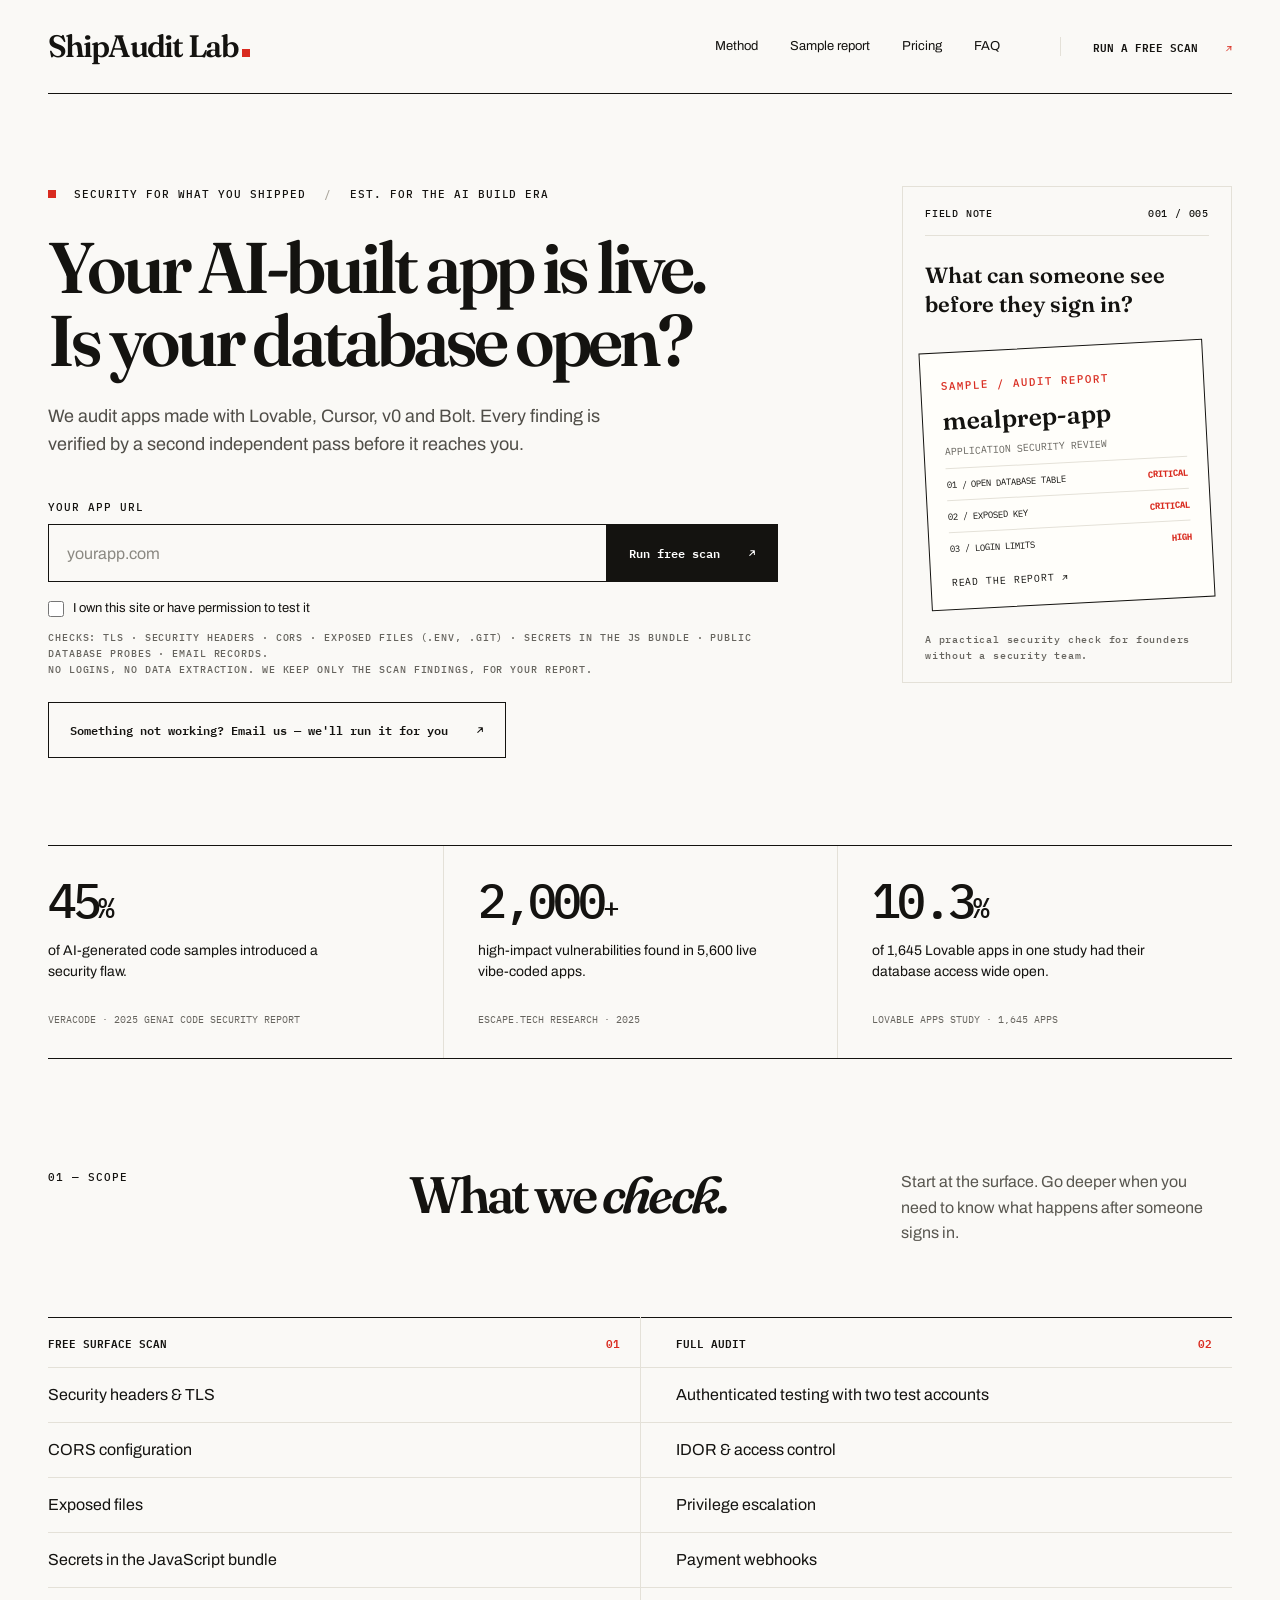
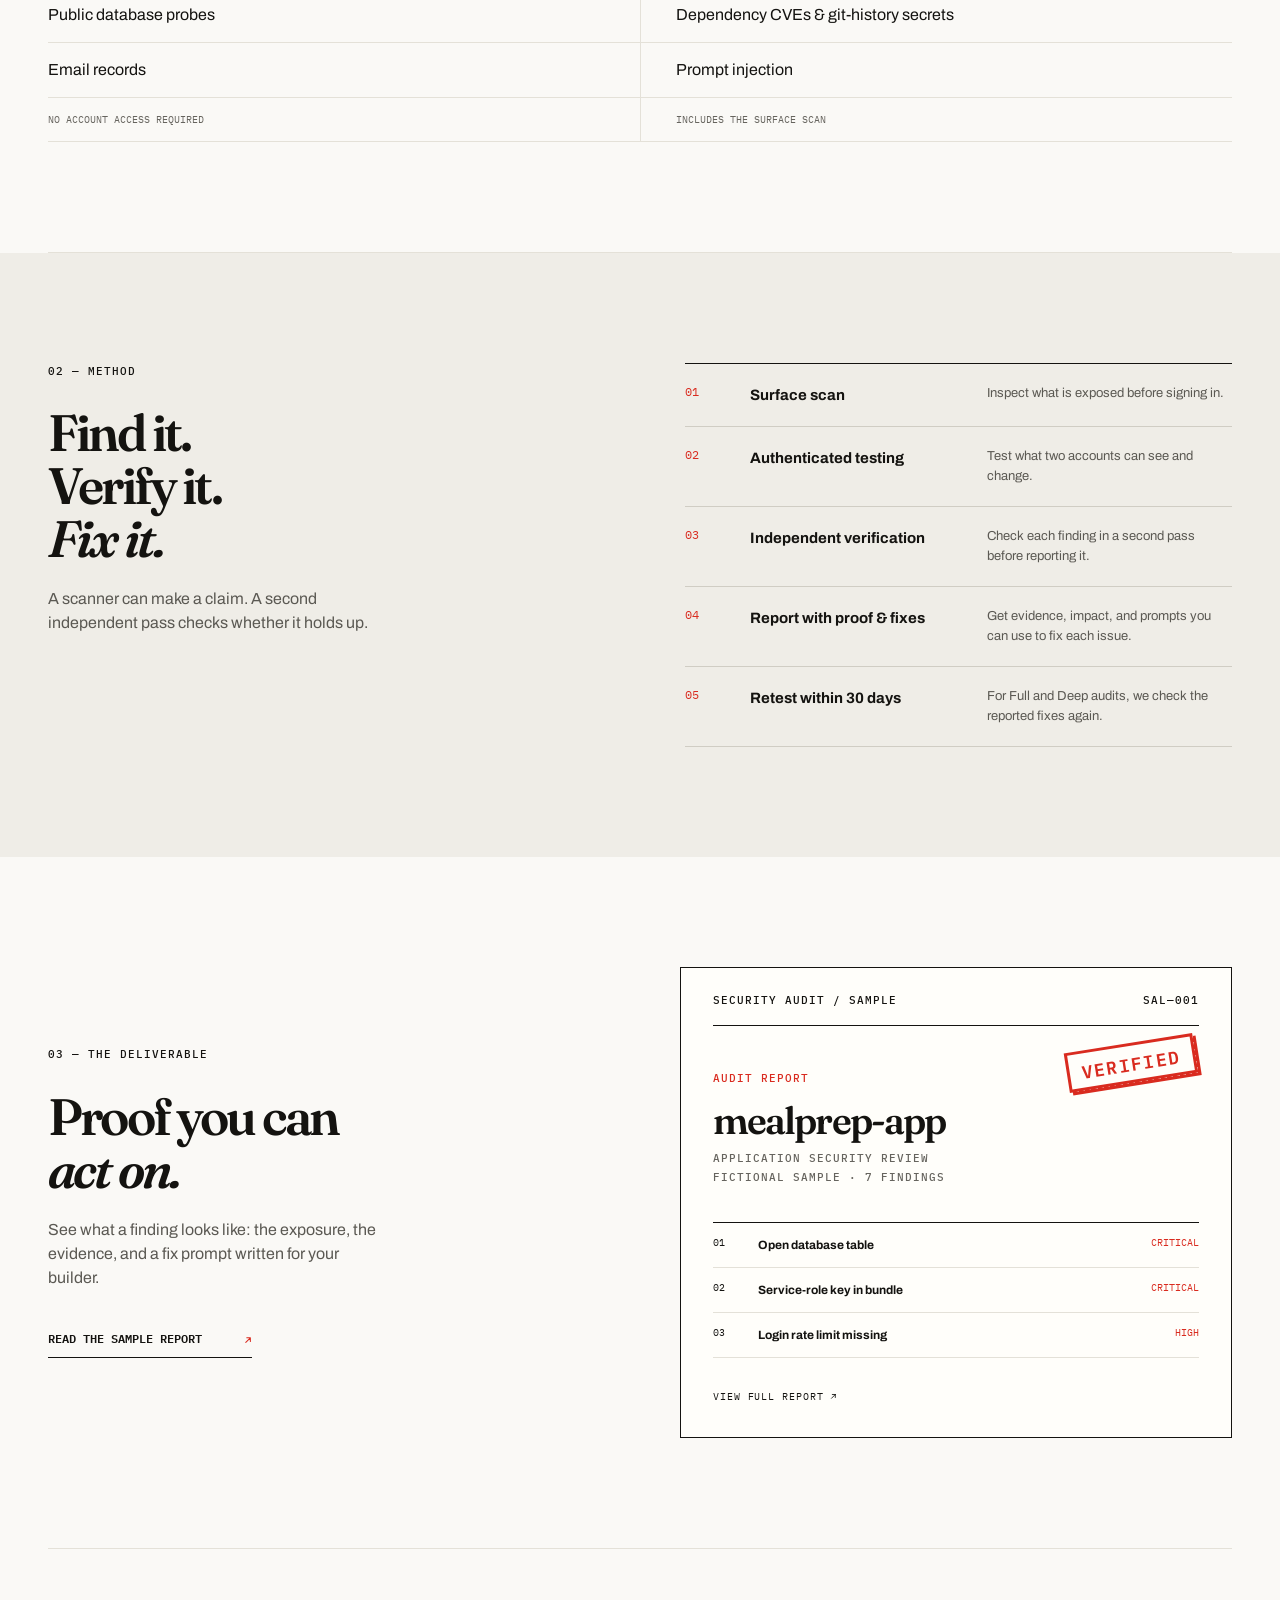
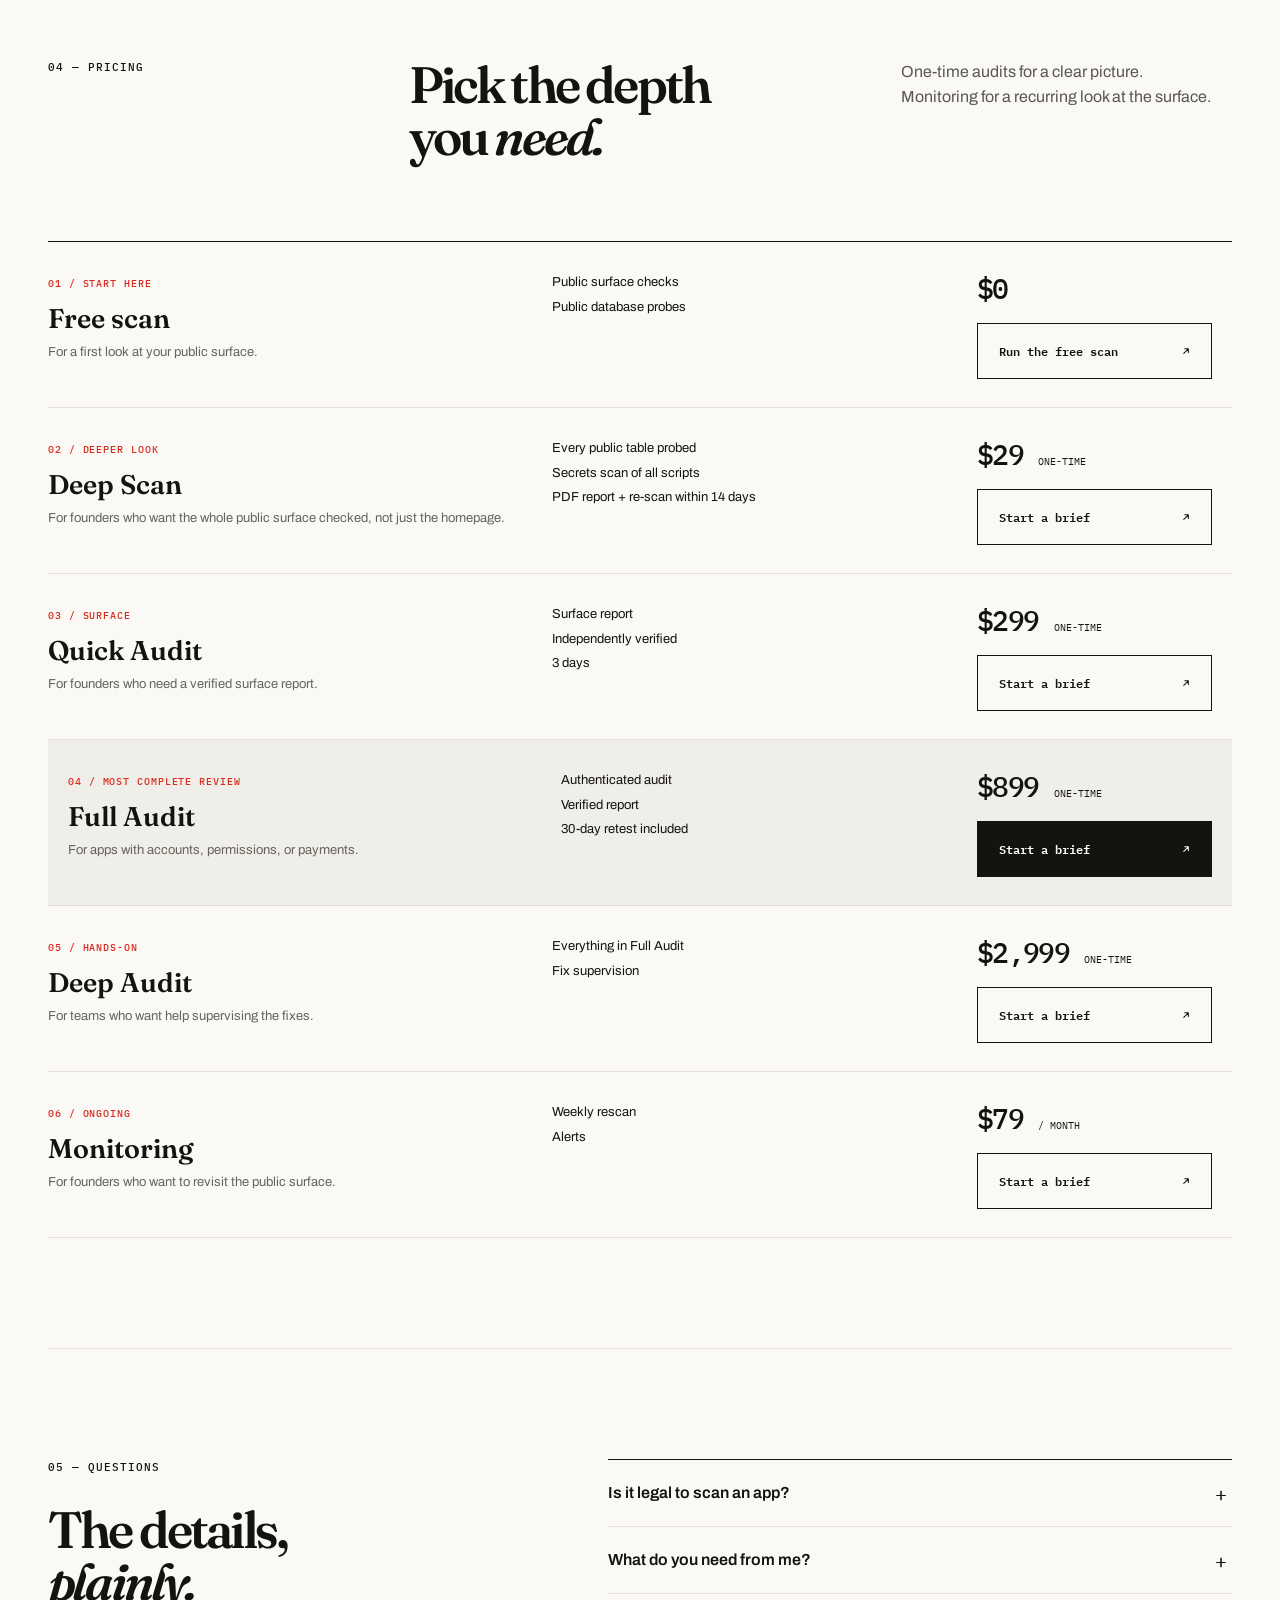
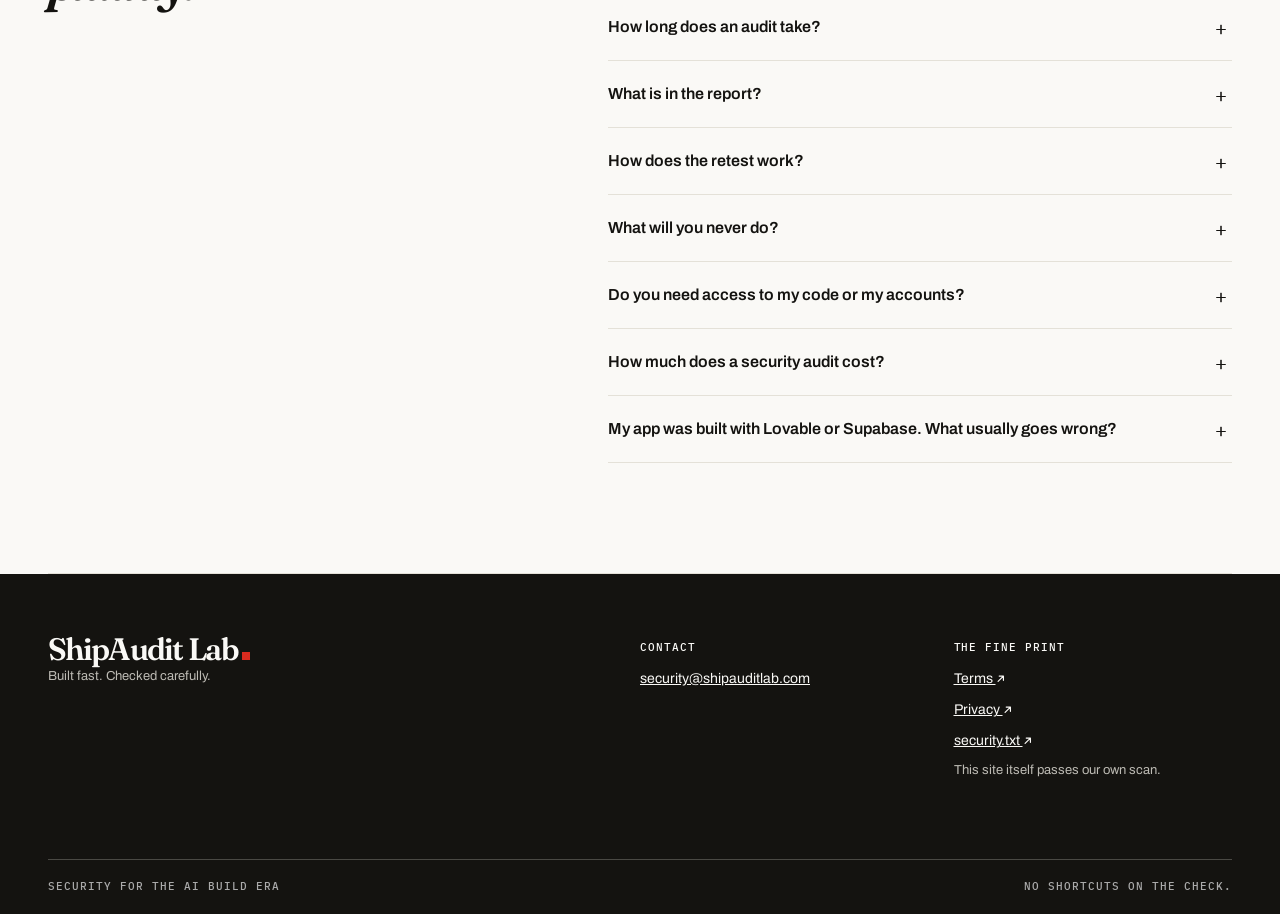
==== commit 6a390b98: "site: scan form — one-tap email fallback under the form and in the error panel" ====
--- a/index.html
+++ b/index.html
@@ -1,6 +1,6 @@
 <!doctype html><html lang="en"><head><meta charset="utf-8"><meta name="viewport" content="width=device-width,initial-scale=1"><meta name="description" content="Security audits for apps built with AI. Verify the risks before they reach your users."><title>Security for what you shipped — ShipAudit Lab</title><link rel="icon" href="/favicon.svg" type="image/svg+xml"><link rel="canonical" href="https://shipauditlab.com/"><meta property="og:type" content="website"><meta property="og:site_name" content="ShipAudit Lab"><meta property="og:title" content="Security for what you shipped — ShipAudit Lab"><meta property="og:description" content="Security audits for apps built with AI. Verify the risks before they reach your users."><meta property="og:url" content="https://shipauditlab.com/"><link rel="preconnect" href="https://fonts.googleapis.com"><link rel="preconnect" href="https://fonts.gstatic.com" crossorigin><link href="https://fonts.googleapis.com/css2?family=Archivo:wght@400;500;600;700&family=Fraunces:ital,opsz,wght@0,9..144,600;1,9..144,600&family=IBM+Plex+Mono:wght@400;500;600&display=swap" rel="stylesheet"><link rel="stylesheet" href="style.css"><script src="app.js" defer></script><script type="application/ld+json">{"@context": "https://schema.org", "@graph": [{"@type": "Organization", "name": "ShipAudit Lab", "url": "https://shipauditlab.com/", "email": "security@shipauditlab.com", "parentOrganization": {"@type": "Organization", "name": "Probcapital LLC"}, "description": "Independent security audits for apps built with AI tools such as Lovable, Cursor, v0 and Bolt.", "@id": "https://shipauditlab.com/#org"}, {"@type": "Service", "name": "Security audit for AI-built apps", "provider": {"@id": "https://shipauditlab.com/#org"}, "areaServed": "Worldwide", "url": "https://shipauditlab.com/", "hasOfferCatalog": {"@type": "OfferCatalog", "name": "Audit tiers", "itemListElement": [{"@type": "Offer", "name": "Free scan", "price": "0", "priceCurrency": "USD"}, {"@type": "Offer", "name": "Deep Scan", "price": "29", "priceCurrency": "USD"}, {"@type": "Offer", "name": "Quick Audit", "price": "299", "priceCurrency": "USD"}, {"@type": "Offer", "name": "Full Audit", "price": "899", "priceCurrency": "USD"}, {"@type": "Offer", "name": "Deep Audit", "price": "2999", "priceCurrency": "USD"}, {"@type": "Offer", "name": "Monitoring", "price": "79", "priceCurrency": "USD"}]}}, {"@type": "FAQPage", "mainEntity": [{"@type": "Question", "name": "Is it legal to scan an app?", "acceptedAnswer": {"@type": "Answer", "text": "Only scan a site you own or have explicit permission to test. You must confirm permission before starting."}}, {"@type": "Question", "name": "What do you need from me?", "acceptedAnswer": {"@type": "Answer", "text": "Your app URL and, for authenticated testing, two test accounts with appropriate roles. We’ll agree on the scope before testing."}}, {"@type": "Question", "name": "How long does an audit take?", "acceptedAnswer": {"@type": "Answer", "text": "A Quick Audit takes 3 days, counted from payment. Timing for Full and Deep audits depends on the scope and is agreed with you before testing begins."}}, {"@type": "Question", "name": "What is in the report?", "acceptedAnswer": {"@type": "Answer", "text": "Each finding includes severity, business impact, evidence, and a practical fix. Findings receive a second independent verification pass."}}, {"@type": "Question", "name": "How does the retest work?", "acceptedAnswer": {"@type": "Answer", "text": "Full and Deep audits include a retest of the reported fixes within 30 days."}}, {"@type": "Question", "name": "What will you never do?", "acceptedAnswer": {"@type": "Answer", "text": "We do not touch production data. The free surface scan does not log in or extract data."}}, {"@type": "Question", "name": "Do you need access to my code or my accounts?", "acceptedAnswer": {"@type": "Answer", "text": "No. We test your live app from the outside, the way an attacker sees it — no source code, no dashboards, no repository access. For authenticated audits, you create two test accounts, and we agree on the scope with you first."}}, {"@type": "Question", "name": "How much does a security audit cost?", "acceptedAnswer": {"@type": "Answer", "text": "The surface scan is free. A full check of the public surface (Deep Scan) is $29. Verified audits run from $299 to $2,999 depending on depth, and monitoring is $79 a month. All standard pricing is listed on this page."}}, {"@type": "Question", "name": "My app was built with Lovable or Supabase. What usually goes wrong?", "acceptedAnswer": {"@type": "Answer", "text": "The failures we check first live in the data layer: database tables accessible without sign-in, a full-access key shipped in the page code, sign-up settings that skip verification, and storage buckets open to anyone with the link."}}]}]}</script></head><body>
 <header class="site-header wrap"><a class="logo" href="index.html"><span data-brand></span><i></i></a><nav aria-label="Main navigation"><a href="#method">Method</a><a href="report.html">Sample report</a><a href="#pricing">Pricing</a><a href="#faq">FAQ</a></nav><a class="header-cta" href="#scan">Run a free scan <svg class="arr" viewBox="0 0 10 10" aria-hidden="true" focusable="false"><path d="M2.2 7.8 7.8 2.2M7.8 2.2H3.4M7.8 2.2v4.4" fill="none" stroke="currentColor" stroke-width="1.25" stroke-linecap="round" stroke-linejoin="round"/></svg></a></header>
-<main><section class="hero wrap" id="scan"><div class="hero-main"><p class="eyebrow"><span class="red-square"></span> SECURITY FOR WHAT YOU SHIPPED <span class="sep">/</span> EST. FOR THE AI BUILD ERA</p><h1>Your AI-built app is live.<br>Is your database open?</h1><p class="hero-copy">We audit apps made with Lovable, Cursor, v0 and Bolt. Every finding is verified by a second independent pass before it reaches you.</p><form id="scan-form" class="scan-form" novalidate><label class="field-label" for="scan-url">YOUR APP URL</label><div class="scan-row"><input id="scan-url" type="text" inputmode="url" autocomplete="url" autocapitalize="off" spellcheck="false" placeholder="yourapp.com" required><button class="button" type="submit">Run free scan <svg class="arr" viewBox="0 0 10 10" aria-hidden="true" focusable="false"><path d="M2.2 7.8 7.8 2.2M7.8 2.2H3.4M7.8 2.2v4.4" fill="none" stroke="currentColor" stroke-width="1.25" stroke-linecap="round" stroke-linejoin="round"/></svg></button></div><p class="field-error" id="scan-error" hidden></p><label class="check"><input type="checkbox" required> <span>I own this site or have permission to test it</span></label><p class="fine">Checks: TLS · security headers · CORS · exposed files (.env, .git) · secrets in the JS bundle · public database probes · email records.<br>No logins, no data extraction. We keep only the scan findings, for your report.</p></form><div id="scan-output" aria-live="polite"></div></div><aside class="hero-aside"><div class="aside-top"><span>FIELD NOTE</span><span>001 / 005</span></div><p class="aside-heading">What can someone see before they sign in?</p><a href="report.html" class="hero-report"><span class="preview-label">SAMPLE / AUDIT REPORT</span><h3>mealprep-app</h3><p>APPLICATION SECURITY REVIEW</p><div class="hero-report-line"><span>01 / OPEN DATABASE TABLE</span><b>CRITICAL</b></div><div class="hero-report-line"><span>02 / EXPOSED KEY</span><b>CRITICAL</b></div><div class="hero-report-line"><span>03 / LOGIN LIMITS</span><b>HIGH</b></div><span class="preview-link">READ THE REPORT <svg class="arr" viewBox="0 0 10 10" aria-hidden="true" focusable="false"><path d="M2.2 7.8 7.8 2.2M7.8 2.2H3.4M7.8 2.2v4.4" fill="none" stroke="currentColor" stroke-width="1.25" stroke-linecap="round" stroke-linejoin="round"/></svg></span></a><p class="aside-bottom">A practical security check for founders without a security team.</p></aside></section>
+<main><section class="hero wrap" id="scan"><div class="hero-main"><p class="eyebrow"><span class="red-square"></span> SECURITY FOR WHAT YOU SHIPPED <span class="sep">/</span> EST. FOR THE AI BUILD ERA</p><h1>Your AI-built app is live.<br>Is your database open?</h1><p class="hero-copy">We audit apps made with Lovable, Cursor, v0 and Bolt. Every finding is verified by a second independent pass before it reaches you.</p><form id="scan-form" class="scan-form" novalidate><label class="field-label" for="scan-url">YOUR APP URL</label><div class="scan-row"><input id="scan-url" type="text" inputmode="url" autocomplete="url" autocapitalize="off" spellcheck="false" placeholder="yourapp.com" required><button class="button" type="submit">Run free scan <svg class="arr" viewBox="0 0 10 10" aria-hidden="true" focusable="false"><path d="M2.2 7.8 7.8 2.2M7.8 2.2H3.4M7.8 2.2v4.4" fill="none" stroke="currentColor" stroke-width="1.25" stroke-linecap="round" stroke-linejoin="round"/></svg></button></div><p class="field-error" id="scan-error" hidden></p><label class="check"><input type="checkbox" required> <span>I own this site or have permission to test it</span></label><p class="fine">Checks: TLS · security headers · CORS · exposed files (.env, .git) · secrets in the JS bundle · public database probes · email records.<br>No logins, no data extraction. We keep only the scan findings, for your report.</p></form><a id="scan-mailto" class="button outline scan-help" href="mailto:security@shipauditlab.com?subject=Free%20scan%20request&amp;body=Please%20run%20a%20free%20scan%20for%3A%20">Something not working? Email us — we'll run it for you <svg class="arr" viewBox="0 0 10 10" aria-hidden="true" focusable="false"><path d="M2.2 7.8 7.8 2.2M7.8 2.2H3.4M7.8 2.2v4.4" fill="none" stroke="currentColor" stroke-width="1.25" stroke-linecap="round" stroke-linejoin="round"/></svg></a><div id="scan-output" aria-live="polite"></div></div><aside class="hero-aside"><div class="aside-top"><span>FIELD NOTE</span><span>001 / 005</span></div><p class="aside-heading">What can someone see before they sign in?</p><a href="report.html" class="hero-report"><span class="preview-label">SAMPLE / AUDIT REPORT</span><h3>mealprep-app</h3><p>APPLICATION SECURITY REVIEW</p><div class="hero-report-line"><span>01 / OPEN DATABASE TABLE</span><b>CRITICAL</b></div><div class="hero-report-line"><span>02 / EXPOSED KEY</span><b>CRITICAL</b></div><div class="hero-report-line"><span>03 / LOGIN LIMITS</span><b>HIGH</b></div><span class="preview-link">READ THE REPORT <svg class="arr" viewBox="0 0 10 10" aria-hidden="true" focusable="false"><path d="M2.2 7.8 7.8 2.2M7.8 2.2H3.4M7.8 2.2v4.4" fill="none" stroke="currentColor" stroke-width="1.25" stroke-linecap="round" stroke-linejoin="round"/></svg></span></a><p class="aside-bottom">A practical security check for founders without a security team.</p></aside></section>
 <section class="stats wrap" aria-label="Research statistics"><div class="stat"><strong>45<span>%</span></strong><p>of AI-generated code samples introduced a security flaw.</p><small>VERACODE · 2025 GENAI CODE SECURITY REPORT</small></div><div class="stat"><strong>2,000<span>+</span></strong><p>high-impact vulnerabilities found in 5,600 live vibe-coded apps.</p><small>ESCAPE.TECH RESEARCH · 2025</small></div><div class="stat"><strong>10.3<span>%</span></strong><p>of 1,645 Lovable apps in one study had their database access wide open.</p><small>LOVABLE APPS STUDY · 1,645 APPS</small></div></section>
 <section class="section wrap" id="checks"><div class="section-head"><p class="eyebrow">01 — SCOPE</p><h2>What we <em>check.</em></h2><p>Start at the surface. Go deeper when you need to know what happens after someone signs in.</p></div><table class="scope-table"><thead><tr><th scope="col">FREE SURFACE SCAN <span>01</span></th><th scope="col">FULL AUDIT <span>02</span></th></tr></thead><tbody><tr><td>Security headers &amp; TLS</td><td>Authenticated testing with two test accounts</td></tr><tr><td>CORS configuration</td><td>IDOR &amp; access control</td></tr><tr><td>Exposed files</td><td>Privilege escalation</td></tr><tr><td>Secrets in the JavaScript bundle</td><td>Payment webhooks</td></tr><tr><td>Public database probes</td><td>Dependency CVEs &amp; git-history secrets</td></tr><tr><td>Email records</td><td>Prompt injection</td></tr></tbody><tfoot><tr><td>NO ACCOUNT ACCESS REQUIRED</td><td>INCLUDES THE SURFACE SCAN</td></tr></tfoot></table></section>
 <section class="section method" id="method"><div class="wrap method-grid"><div><p class="eyebrow">02 — METHOD</p><h2>Find it.<br>Verify it.<br><em>Fix it.</em></h2><p class="method-intro">A scanner can make a claim. A second independent pass checks whether it holds up.</p></div><div class="steps"><div><span>01</span><h3>Surface scan</h3><p>Inspect what is exposed before signing in.</p></div><div><span>02</span><h3>Authenticated testing</h3><p>Test what two accounts can see and change.</p></div><div><span>03</span><h3>Independent verification</h3><p>Check each finding in a second pass before reporting it.</p></div><div><span>04</span><h3>Report with proof &amp; fixes</h3><p>Get evidence, impact, and prompts you can use to fix each issue.</p></div><div><span>05</span><h3>Retest within 30 days</h3><p>For Full and Deep audits, we check the reported fixes again.</p></div></div></div></section>
--- a/style.css
+++ b/style.css
@@ -7,3 +7,4 @@
 .arr{width:.68em;height:.68em;display:inline-block;vertical-align:-.06em}
 
 .top-findings{border-top:1px solid var(--ink);margin-top:18px;padding-top:16px}.top-findings-head,.also-head{font:500 11px/1.5 var(--mono);letter-spacing:.09em;text-transform:uppercase;margin:0}.top-findings-head{color:var(--red);margin-bottom:4px}.top-finding{display:grid;grid-template-columns:92px 1fr;gap:14px;padding:13px 0;border-bottom:1px solid var(--line);align-items:start}.top-finding strong{display:block;font-size:15px;line-height:1.4}.top-finding code{display:block;font:11px/1.6 var(--mono);color:var(--muted);margin-top:5px;white-space:pre-wrap;overflow-wrap:anywhere}.more-findings{font:11px var(--mono);color:var(--muted);margin:14px 0 0}.passed-checks{border-top:1px solid var(--ink);margin-top:18px;padding-top:16px}.passed-line{font:600 19px var(--serif);margin:0 0 8px}.passed-checks ul{list-style:none;margin:0 0 10px;padding:0}.passed-checks li{display:flex;justify-content:space-between;gap:10px;font:11px var(--mono);padding:7px 0;border-bottom:1px solid var(--line)}.passed-checks li b{color:#526751;font-weight:500}.deep-cta{display:flex;justify-content:space-between;align-items:center;gap:25px;border:1px solid var(--ink);background:#fffefa;padding:18px 20px;margin-top:22px}.deep-cta h4{font:600 19px var(--serif);margin:0 0 6px}.deep-cta p{font-size:13px;color:#5b5953;margin:0;max-width:520px}.deep-cta .button{flex:none}.also-head{margin:24px 0 6px}@media(max-width:600px){.top-finding{grid-template-columns:1fr;gap:7px}.deep-cta{flex-direction:column;align-items:stretch}.deep-cta .button{justify-content:center}}
+.scan-help{margin-top:14px}
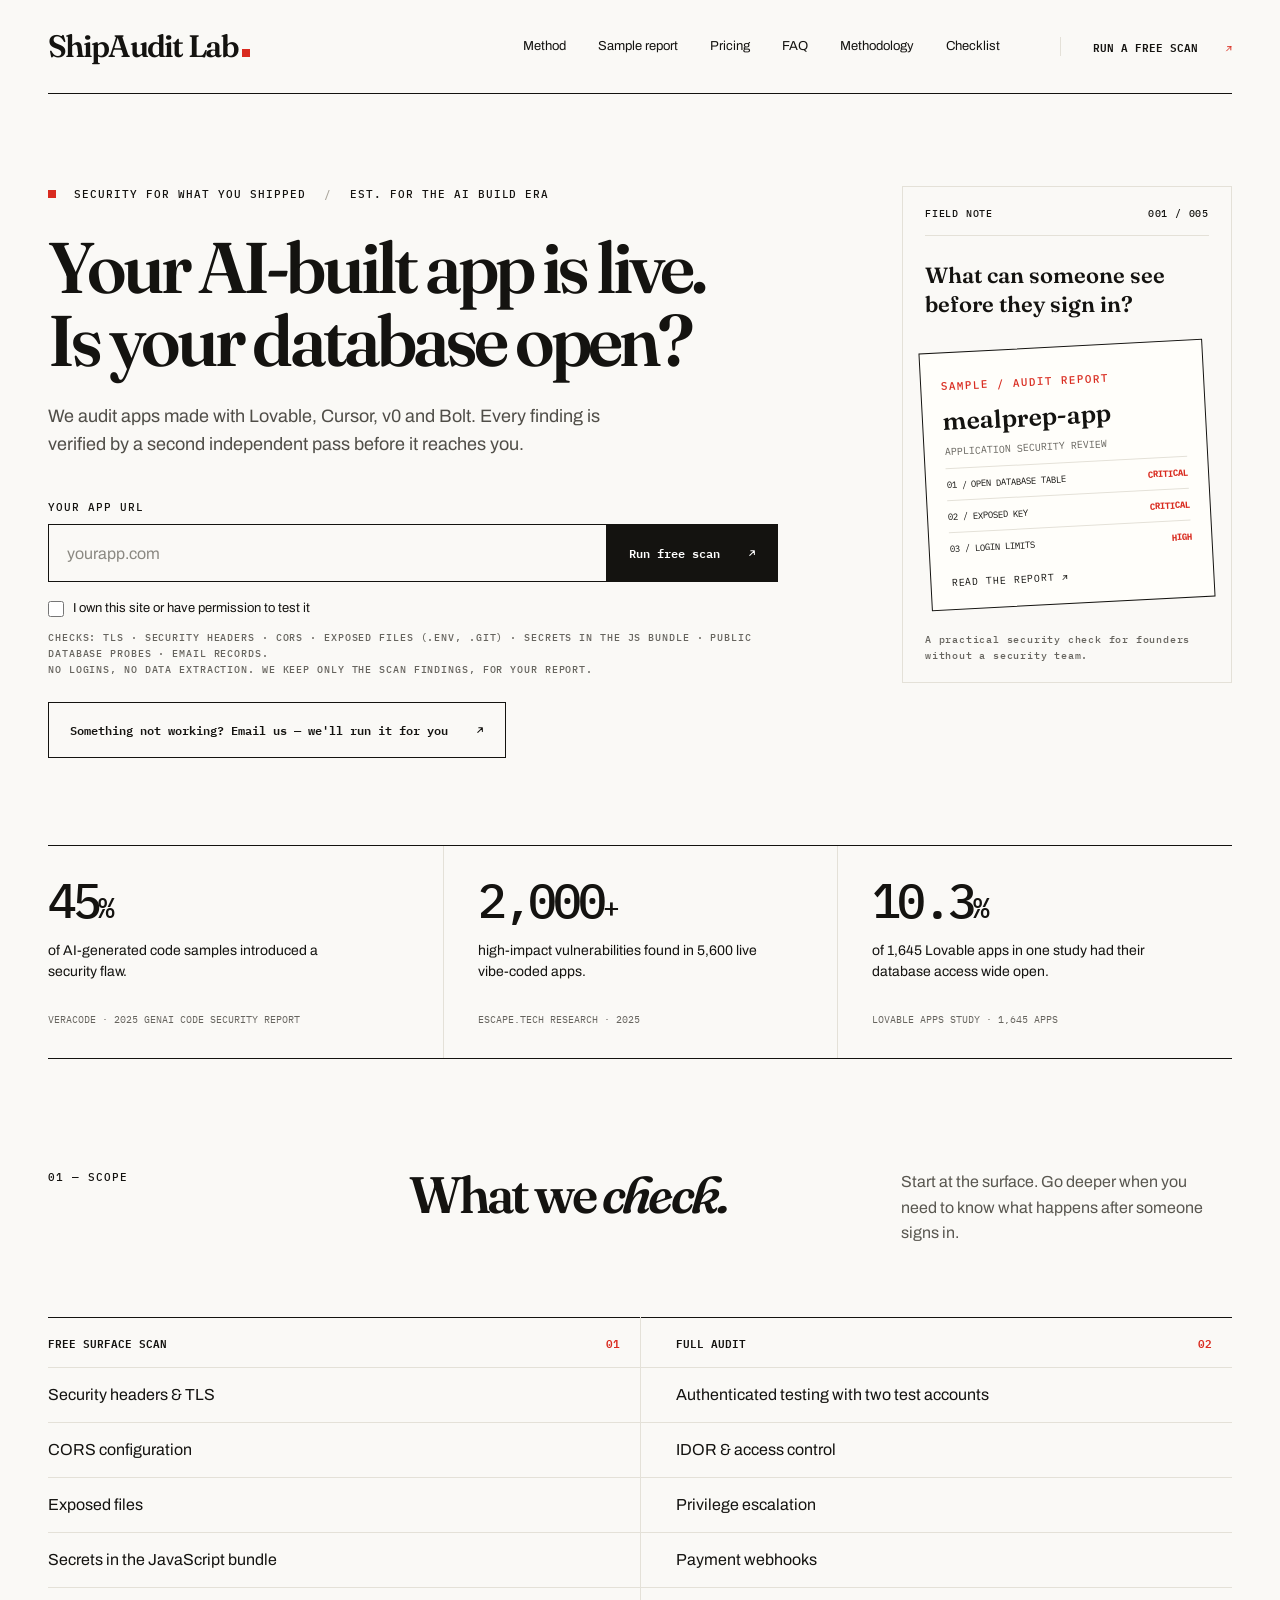
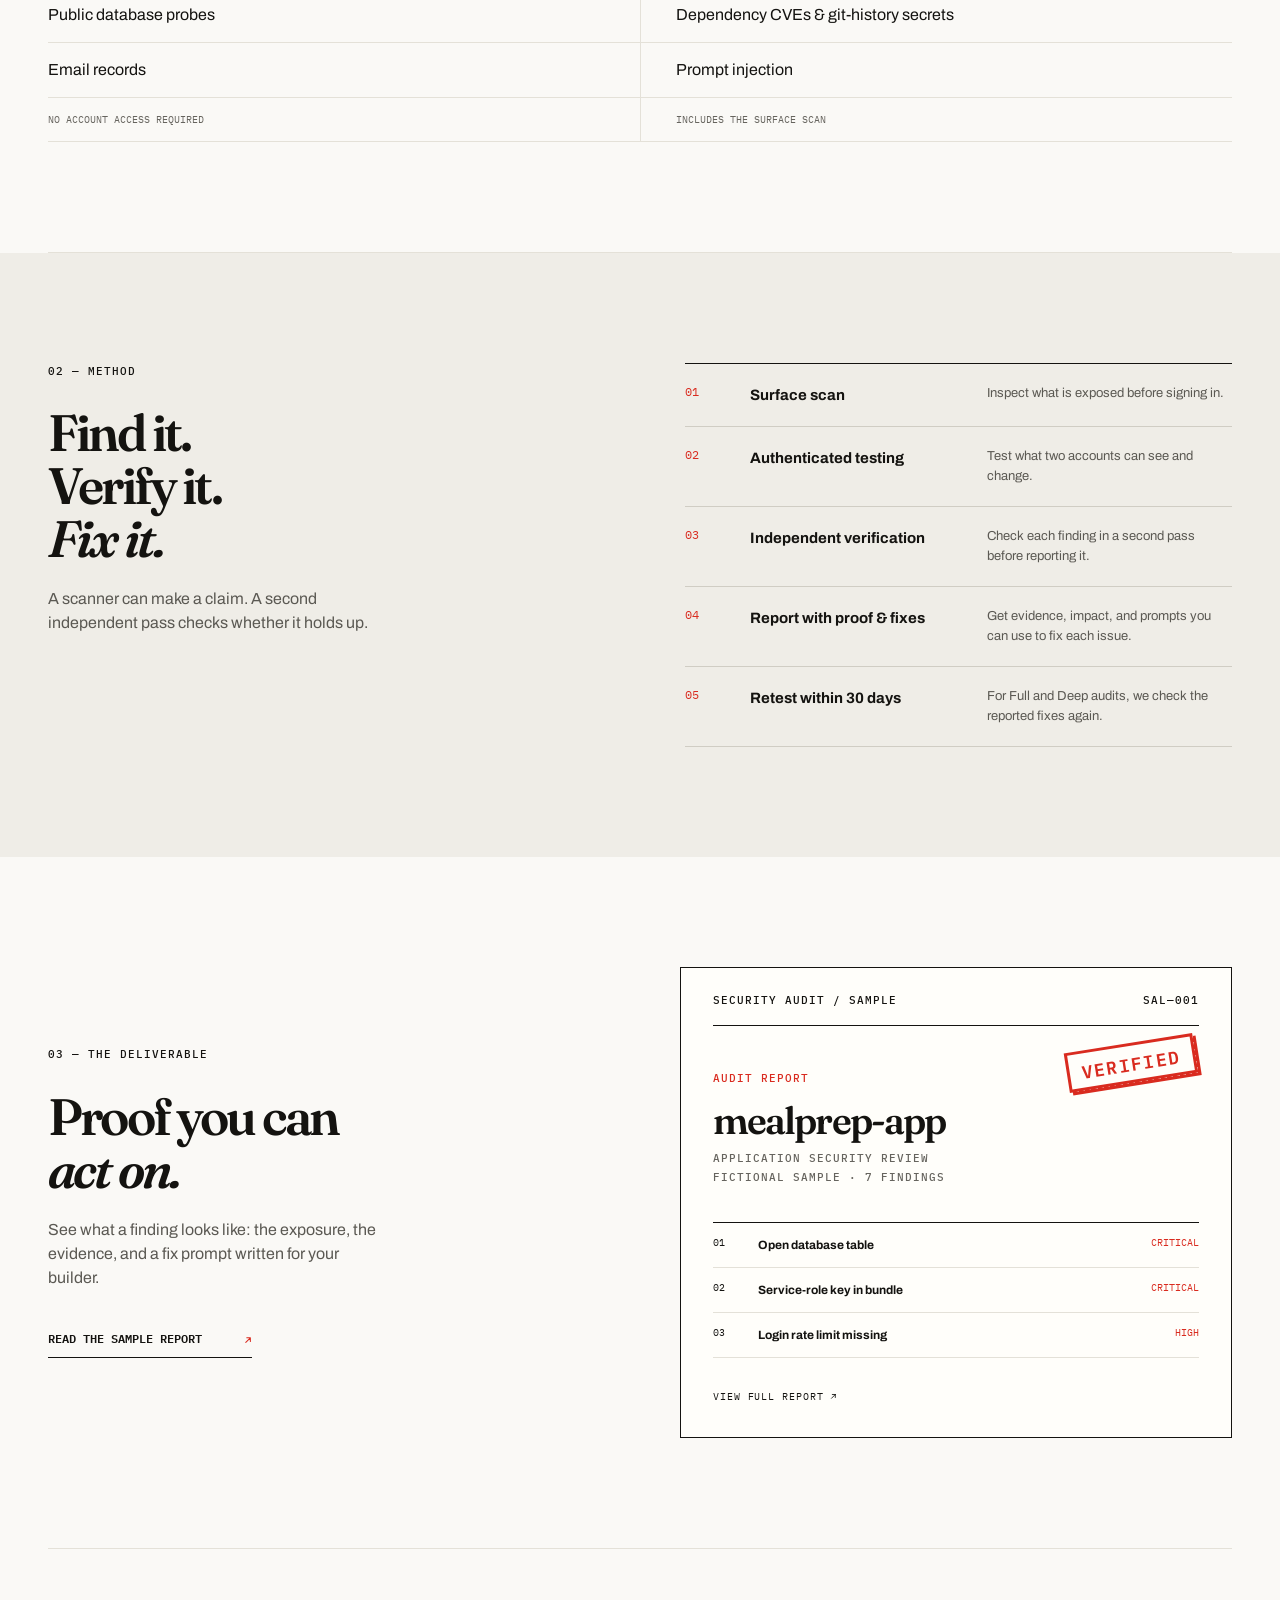
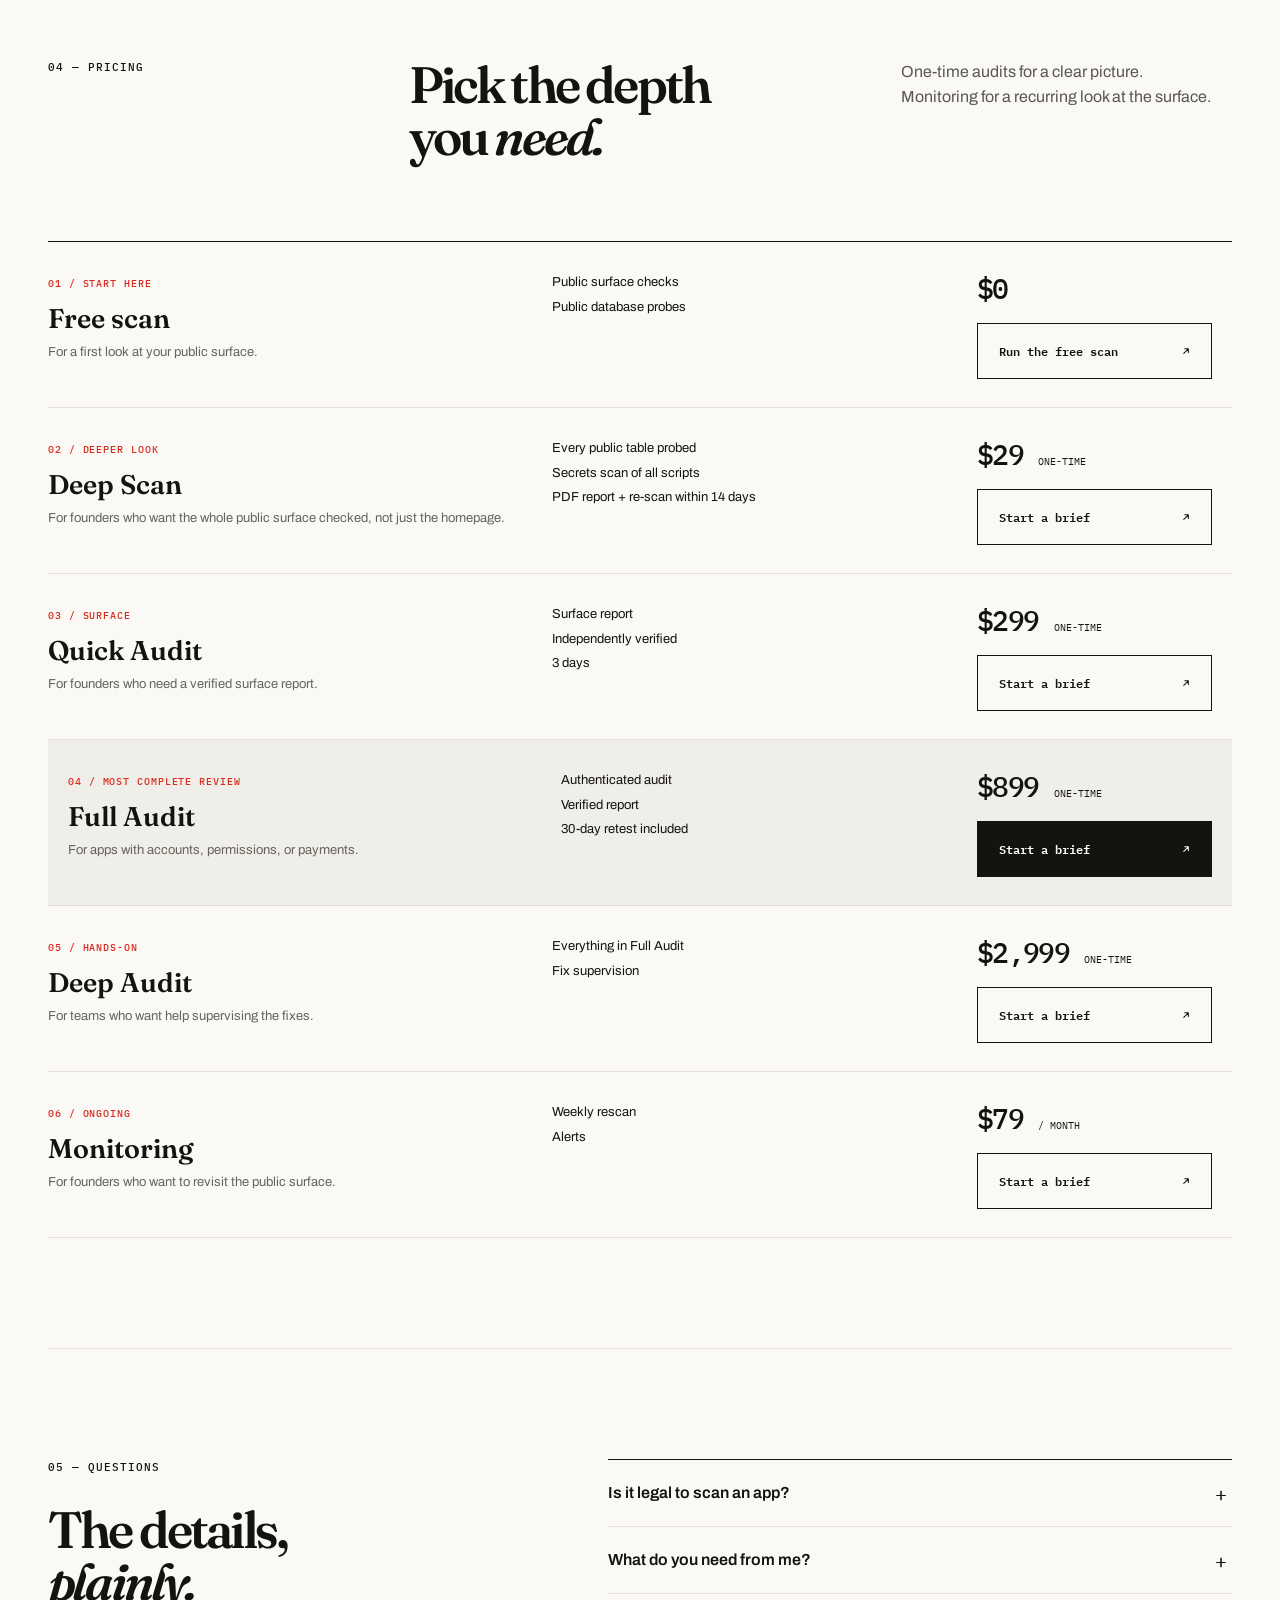
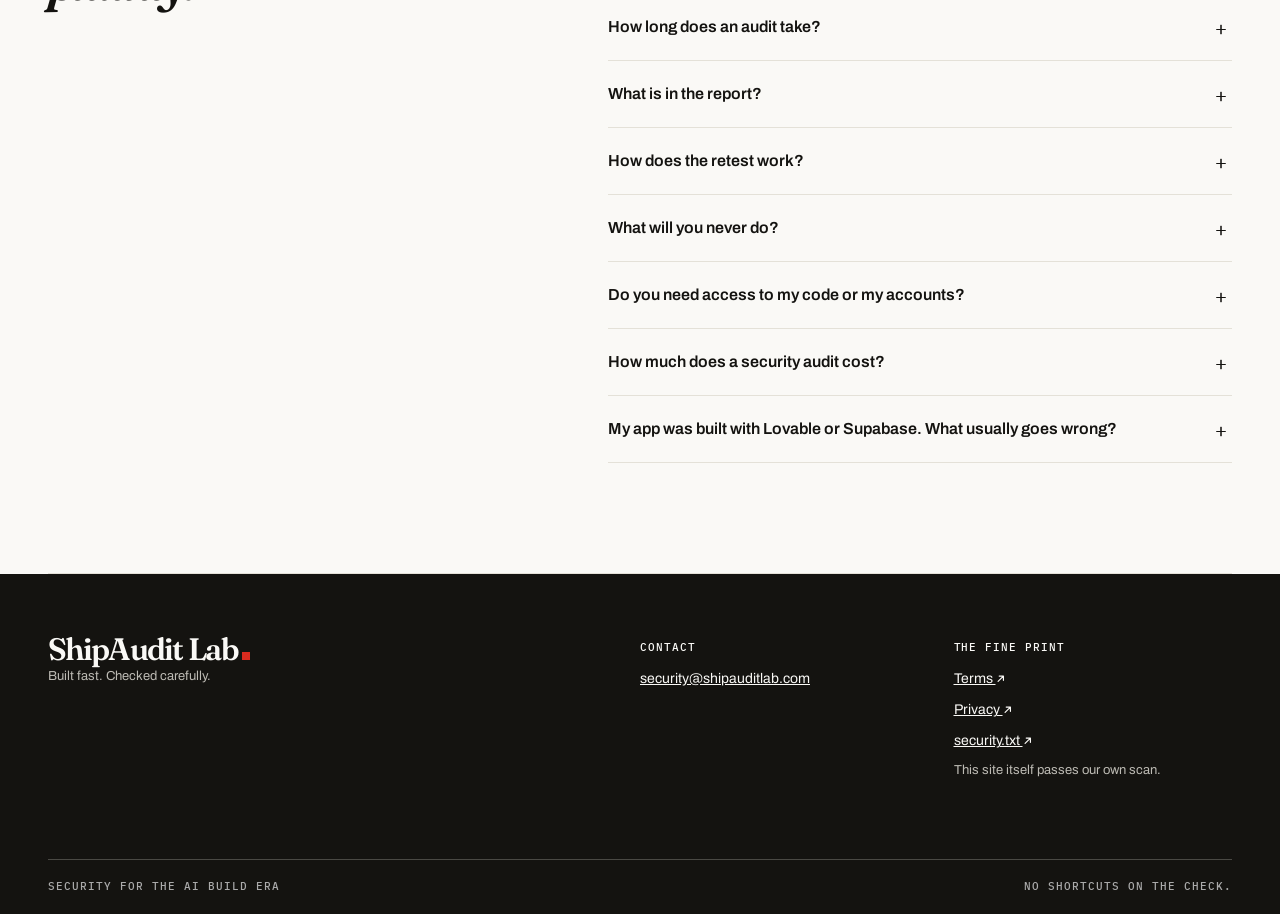
==== commit ed59d72a: "site: trust pages wired — methodology + checklist live" ====
--- a/index.html
+++ b/index.html
@@ -1,5 +1,5 @@
 <!doctype html><html lang="en"><head><meta charset="utf-8"><meta name="viewport" content="width=device-width,initial-scale=1"><meta name="description" content="Security audits for apps built with AI. Verify the risks before they reach your users."><title>Security for what you shipped — ShipAudit Lab</title><link rel="icon" href="/favicon.svg" type="image/svg+xml"><link rel="canonical" href="https://shipauditlab.com/"><meta property="og:type" content="website"><meta property="og:site_name" content="ShipAudit Lab"><meta property="og:title" content="Security for what you shipped — ShipAudit Lab"><meta property="og:description" content="Security audits for apps built with AI. Verify the risks before they reach your users."><meta property="og:url" content="https://shipauditlab.com/"><link rel="preconnect" href="https://fonts.googleapis.com"><link rel="preconnect" href="https://fonts.gstatic.com" crossorigin><link href="https://fonts.googleapis.com/css2?family=Archivo:wght@400;500;600;700&family=Fraunces:ital,opsz,wght@0,9..144,600;1,9..144,600&family=IBM+Plex+Mono:wght@400;500;600&display=swap" rel="stylesheet"><link rel="stylesheet" href="style.css"><script src="app.js" defer></script><script type="application/ld+json">{"@context": "https://schema.org", "@graph": [{"@type": "Organization", "name": "ShipAudit Lab", "url": "https://shipauditlab.com/", "email": "security@shipauditlab.com", "parentOrganization": {"@type": "Organization", "name": "Probcapital LLC"}, "description": "Independent security audits for apps built with AI tools such as Lovable, Cursor, v0 and Bolt.", "@id": "https://shipauditlab.com/#org"}, {"@type": "Service", "name": "Security audit for AI-built apps", "provider": {"@id": "https://shipauditlab.com/#org"}, "areaServed": "Worldwide", "url": "https://shipauditlab.com/", "hasOfferCatalog": {"@type": "OfferCatalog", "name": "Audit tiers", "itemListElement": [{"@type": "Offer", "name": "Free scan", "price": "0", "priceCurrency": "USD"}, {"@type": "Offer", "name": "Deep Scan", "price": "29", "priceCurrency": "USD"}, {"@type": "Offer", "name": "Quick Audit", "price": "299", "priceCurrency": "USD"}, {"@type": "Offer", "name": "Full Audit", "price": "899", "priceCurrency": "USD"}, {"@type": "Offer", "name": "Deep Audit", "price": "2999", "priceCurrency": "USD"}, {"@type": "Offer", "name": "Monitoring", "price": "79", "priceCurrency": "USD"}]}}, {"@type": "FAQPage", "mainEntity": [{"@type": "Question", "name": "Is it legal to scan an app?", "acceptedAnswer": {"@type": "Answer", "text": "Only scan a site you own or have explicit permission to test. You must confirm permission before starting."}}, {"@type": "Question", "name": "What do you need from me?", "acceptedAnswer": {"@type": "Answer", "text": "Your app URL and, for authenticated testing, two test accounts with appropriate roles. We’ll agree on the scope before testing."}}, {"@type": "Question", "name": "How long does an audit take?", "acceptedAnswer": {"@type": "Answer", "text": "A Quick Audit takes 3 days, counted from payment. Timing for Full and Deep audits depends on the scope and is agreed with you before testing begins."}}, {"@type": "Question", "name": "What is in the report?", "acceptedAnswer": {"@type": "Answer", "text": "Each finding includes severity, business impact, evidence, and a practical fix. Findings receive a second independent verification pass."}}, {"@type": "Question", "name": "How does the retest work?", "acceptedAnswer": {"@type": "Answer", "text": "Full and Deep audits include a retest of the reported fixes within 30 days."}}, {"@type": "Question", "name": "What will you never do?", "acceptedAnswer": {"@type": "Answer", "text": "We do not touch production data. The free surface scan does not log in or extract data."}}, {"@type": "Question", "name": "Do you need access to my code or my accounts?", "acceptedAnswer": {"@type": "Answer", "text": "No. We test your live app from the outside, the way an attacker sees it — no source code, no dashboards, no repository access. For authenticated audits, you create two test accounts, and we agree on the scope with you first."}}, {"@type": "Question", "name": "How much does a security audit cost?", "acceptedAnswer": {"@type": "Answer", "text": "The surface scan is free. A full check of the public surface (Deep Scan) is $29. Verified audits run from $299 to $2,999 depending on depth, and monitoring is $79 a month. All standard pricing is listed on this page."}}, {"@type": "Question", "name": "My app was built with Lovable or Supabase. What usually goes wrong?", "acceptedAnswer": {"@type": "Answer", "text": "The failures we check first live in the data layer: database tables accessible without sign-in, a full-access key shipped in the page code, sign-up settings that skip verification, and storage buckets open to anyone with the link."}}]}]}</script></head><body>
-<header class="site-header wrap"><a class="logo" href="index.html"><span data-brand></span><i></i></a><nav aria-label="Main navigation"><a href="#method">Method</a><a href="report.html">Sample report</a><a href="#pricing">Pricing</a><a href="#faq">FAQ</a></nav><a class="header-cta" href="#scan">Run a free scan <svg class="arr" viewBox="0 0 10 10" aria-hidden="true" focusable="false"><path d="M2.2 7.8 7.8 2.2M7.8 2.2H3.4M7.8 2.2v4.4" fill="none" stroke="currentColor" stroke-width="1.25" stroke-linecap="round" stroke-linejoin="round"/></svg></a></header>
+<header class="site-header wrap"><a class="logo" href="index.html"><span data-brand></span><i></i></a><nav aria-label="Main navigation"><a href="#method">Method</a><a href="report.html">Sample report</a><a href="#pricing">Pricing</a><a href="#faq">FAQ</a><a href="methodology.html">Methodology</a><a href="checklist.html">Checklist</a></nav><a class="header-cta" href="#scan">Run a free scan <svg class="arr" viewBox="0 0 10 10" aria-hidden="true" focusable="false"><path d="M2.2 7.8 7.8 2.2M7.8 2.2H3.4M7.8 2.2v4.4" fill="none" stroke="currentColor" stroke-width="1.25" stroke-linecap="round" stroke-linejoin="round"/></svg></a></header>
 <main><section class="hero wrap" id="scan"><div class="hero-main"><p class="eyebrow"><span class="red-square"></span> SECURITY FOR WHAT YOU SHIPPED <span class="sep">/</span> EST. FOR THE AI BUILD ERA</p><h1>Your AI-built app is live.<br>Is your database open?</h1><p class="hero-copy">We audit apps made with Lovable, Cursor, v0 and Bolt. Every finding is verified by a second independent pass before it reaches you.</p><form id="scan-form" class="scan-form" novalidate><label class="field-label" for="scan-url">YOUR APP URL</label><div class="scan-row"><input id="scan-url" type="text" inputmode="url" autocomplete="url" autocapitalize="off" spellcheck="false" placeholder="yourapp.com" required><button class="button" type="submit">Run free scan <svg class="arr" viewBox="0 0 10 10" aria-hidden="true" focusable="false"><path d="M2.2 7.8 7.8 2.2M7.8 2.2H3.4M7.8 2.2v4.4" fill="none" stroke="currentColor" stroke-width="1.25" stroke-linecap="round" stroke-linejoin="round"/></svg></button></div><p class="field-error" id="scan-error" hidden></p><label class="check"><input type="checkbox" required> <span>I own this site or have permission to test it</span></label><p class="fine">Checks: TLS · security headers · CORS · exposed files (.env, .git) · secrets in the JS bundle · public database probes · email records.<br>No logins, no data extraction. We keep only the scan findings, for your report.</p></form><a id="scan-mailto" class="button outline scan-help" href="mailto:security@shipauditlab.com?subject=Free%20scan%20request&amp;body=Please%20run%20a%20free%20scan%20for%3A%20">Something not working? Email us — we'll run it for you <svg class="arr" viewBox="0 0 10 10" aria-hidden="true" focusable="false"><path d="M2.2 7.8 7.8 2.2M7.8 2.2H3.4M7.8 2.2v4.4" fill="none" stroke="currentColor" stroke-width="1.25" stroke-linecap="round" stroke-linejoin="round"/></svg></a><div id="scan-output" aria-live="polite"></div></div><aside class="hero-aside"><div class="aside-top"><span>FIELD NOTE</span><span>001 / 005</span></div><p class="aside-heading">What can someone see before they sign in?</p><a href="report.html" class="hero-report"><span class="preview-label">SAMPLE / AUDIT REPORT</span><h3>mealprep-app</h3><p>APPLICATION SECURITY REVIEW</p><div class="hero-report-line"><span>01 / OPEN DATABASE TABLE</span><b>CRITICAL</b></div><div class="hero-report-line"><span>02 / EXPOSED KEY</span><b>CRITICAL</b></div><div class="hero-report-line"><span>03 / LOGIN LIMITS</span><b>HIGH</b></div><span class="preview-link">READ THE REPORT <svg class="arr" viewBox="0 0 10 10" aria-hidden="true" focusable="false"><path d="M2.2 7.8 7.8 2.2M7.8 2.2H3.4M7.8 2.2v4.4" fill="none" stroke="currentColor" stroke-width="1.25" stroke-linecap="round" stroke-linejoin="round"/></svg></span></a><p class="aside-bottom">A practical security check for founders without a security team.</p></aside></section>
 <section class="stats wrap" aria-label="Research statistics"><div class="stat"><strong>45<span>%</span></strong><p>of AI-generated code samples introduced a security flaw.</p><small>VERACODE · 2025 GENAI CODE SECURITY REPORT</small></div><div class="stat"><strong>2,000<span>+</span></strong><p>high-impact vulnerabilities found in 5,600 live vibe-coded apps.</p><small>ESCAPE.TECH RESEARCH · 2025</small></div><div class="stat"><strong>10.3<span>%</span></strong><p>of 1,645 Lovable apps in one study had their database access wide open.</p><small>LOVABLE APPS STUDY · 1,645 APPS</small></div></section>
 <section class="section wrap" id="checks"><div class="section-head"><p class="eyebrow">01 — SCOPE</p><h2>What we <em>check.</em></h2><p>Start at the surface. Go deeper when you need to know what happens after someone signs in.</p></div><table class="scope-table"><thead><tr><th scope="col">FREE SURFACE SCAN <span>01</span></th><th scope="col">FULL AUDIT <span>02</span></th></tr></thead><tbody><tr><td>Security headers &amp; TLS</td><td>Authenticated testing with two test accounts</td></tr><tr><td>CORS configuration</td><td>IDOR &amp; access control</td></tr><tr><td>Exposed files</td><td>Privilege escalation</td></tr><tr><td>Secrets in the JavaScript bundle</td><td>Payment webhooks</td></tr><tr><td>Public database probes</td><td>Dependency CVEs &amp; git-history secrets</td></tr><tr><td>Email records</td><td>Prompt injection</td></tr></tbody><tfoot><tr><td>NO ACCOUNT ACCESS REQUIRED</td><td>INCLUDES THE SURFACE SCAN</td></tr></tfoot></table></section>
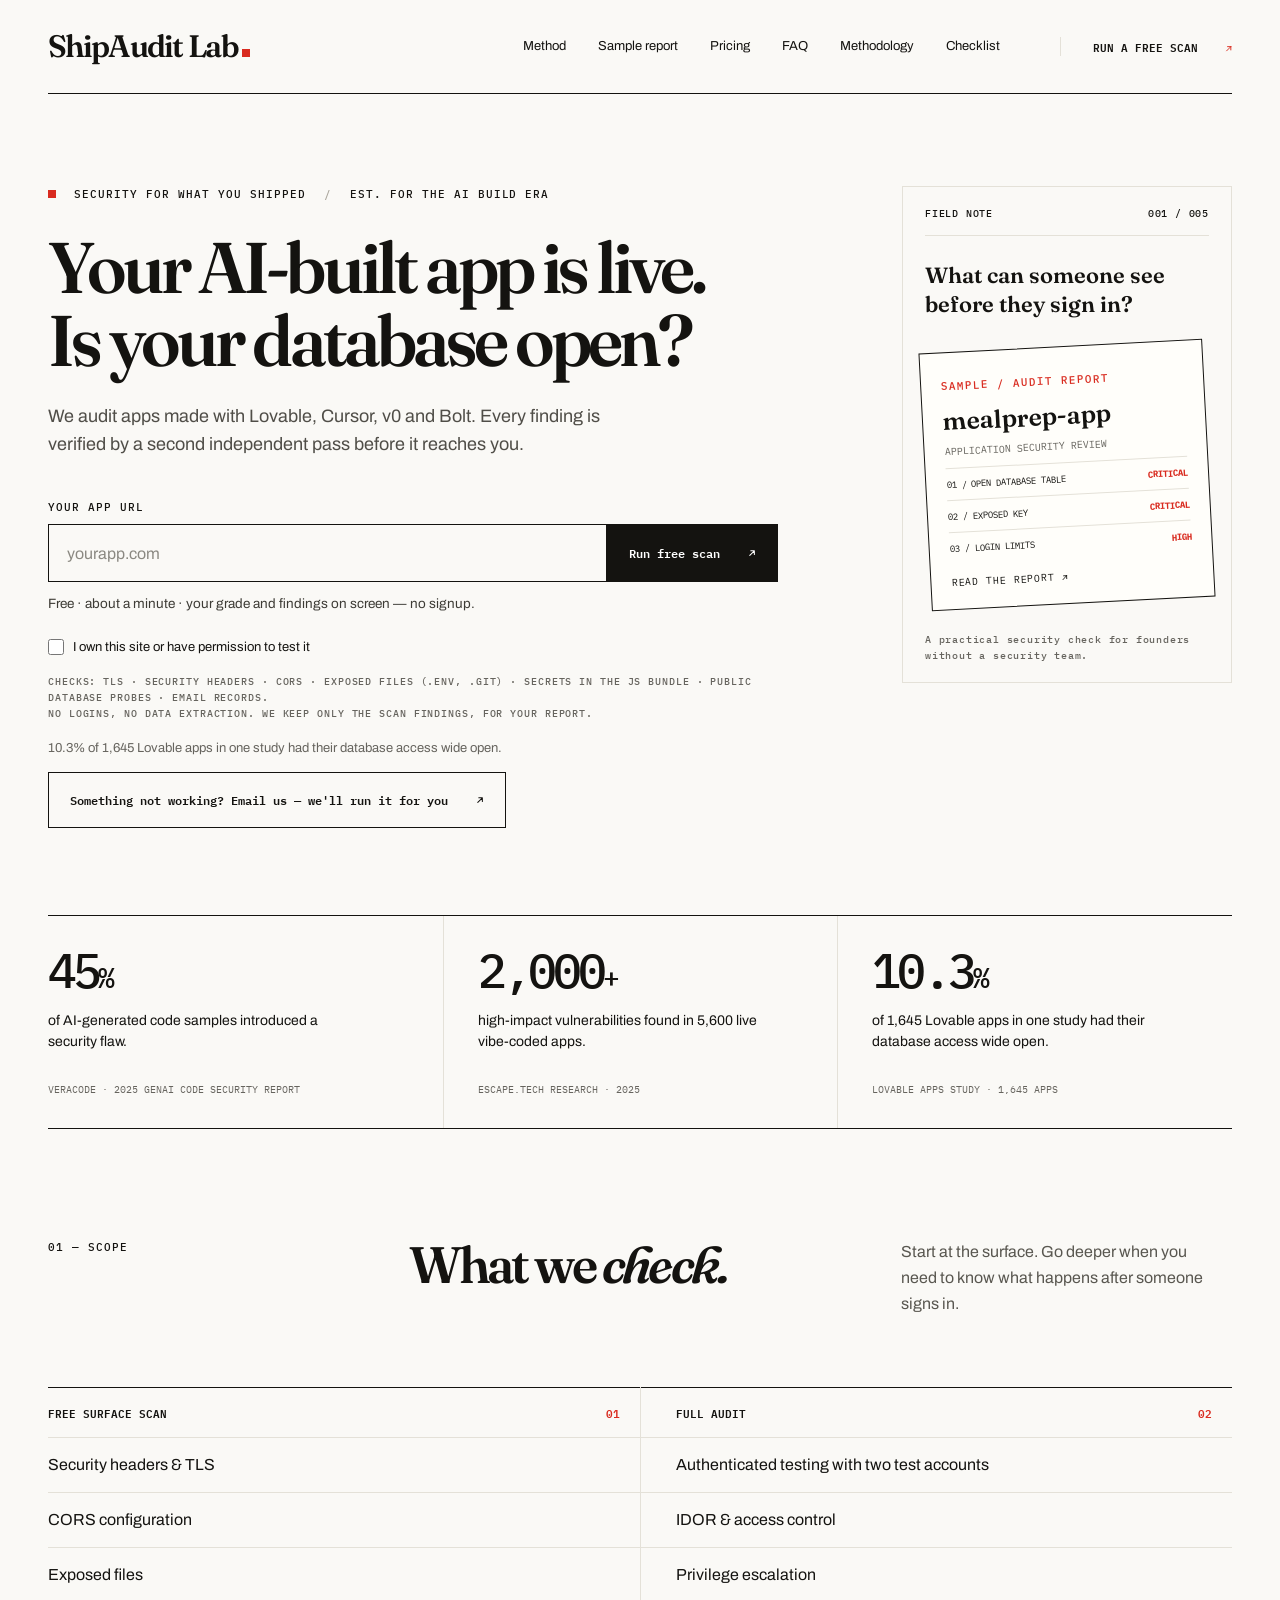
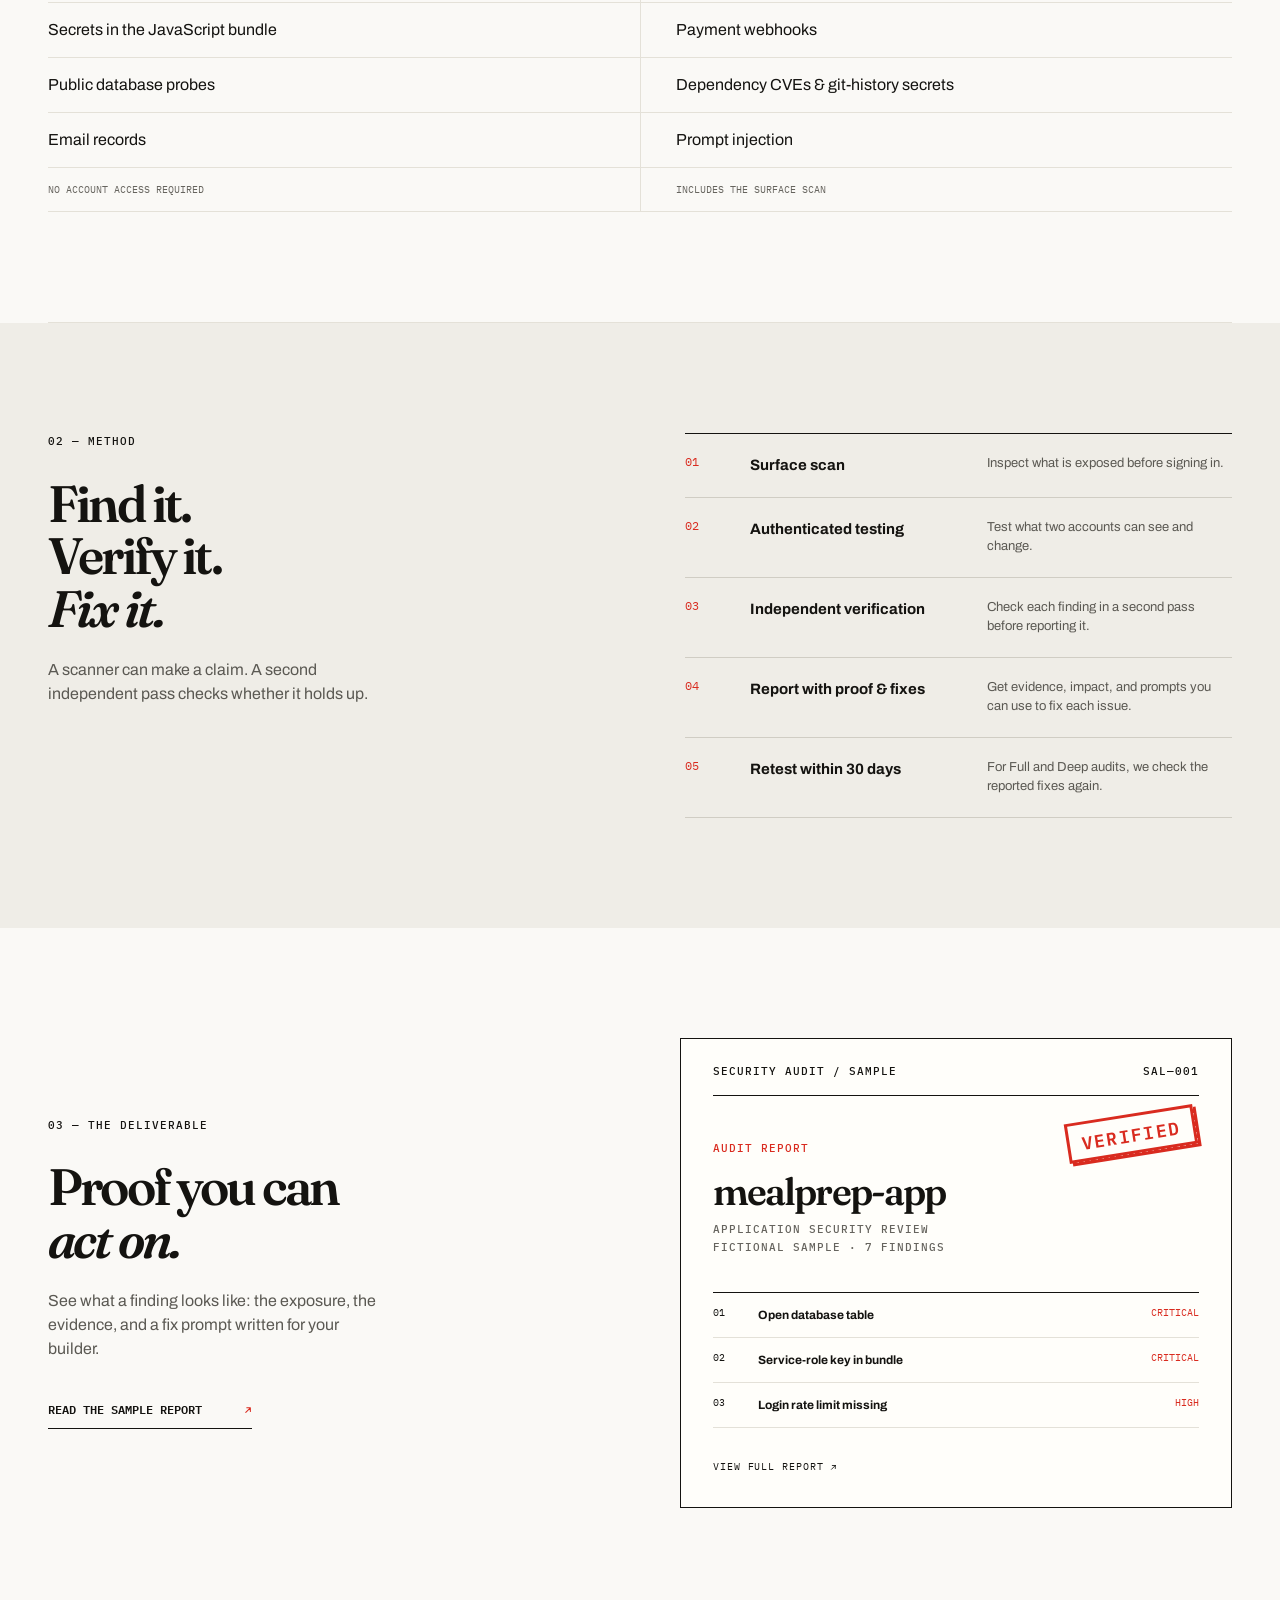
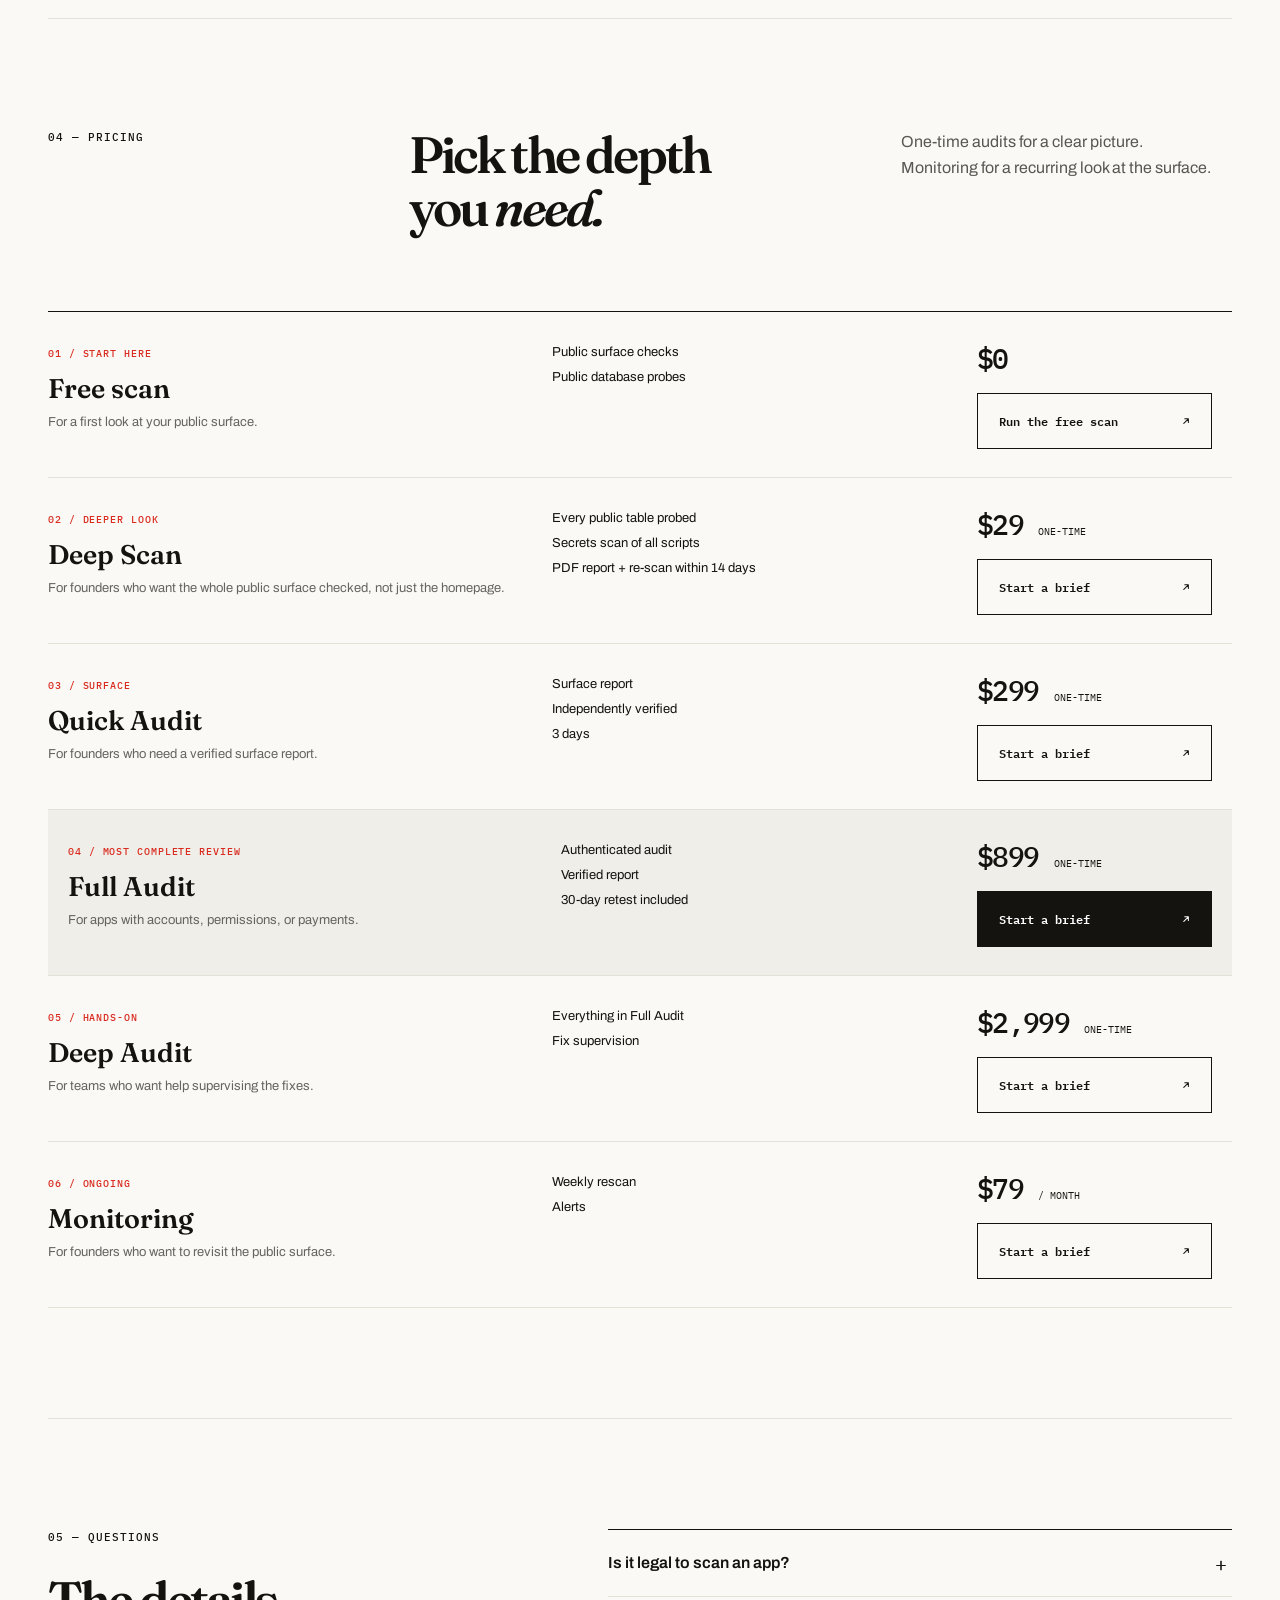
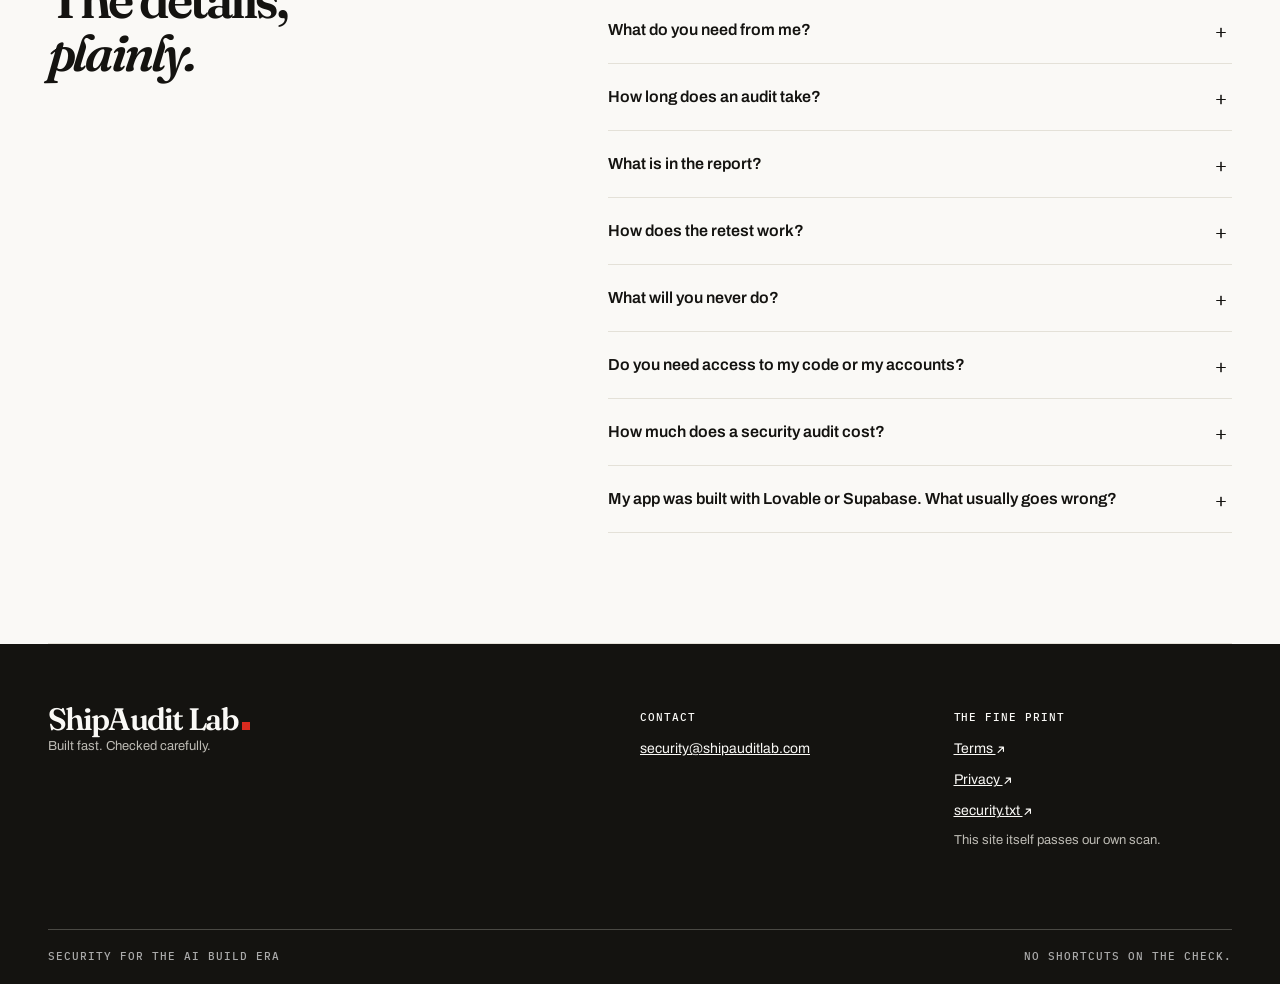
==== commit 6d07e81e: "site: landing conversion wave — scan promise line, hero proof stat, mobile hero compression, larger " ====
--- a/index.html
+++ b/index.html
@@ -1,6 +1,6 @@
 <!doctype html><html lang="en"><head><meta charset="utf-8"><meta name="viewport" content="width=device-width,initial-scale=1"><meta name="description" content="Security audits for apps built with AI. Verify the risks before they reach your users."><title>Security for what you shipped — ShipAudit Lab</title><link rel="icon" href="/favicon.svg" type="image/svg+xml"><link rel="canonical" href="https://shipauditlab.com/"><meta property="og:type" content="website"><meta property="og:site_name" content="ShipAudit Lab"><meta property="og:title" content="Security for what you shipped — ShipAudit Lab"><meta property="og:description" content="Security audits for apps built with AI. Verify the risks before they reach your users."><meta property="og:url" content="https://shipauditlab.com/"><link rel="preconnect" href="https://fonts.googleapis.com"><link rel="preconnect" href="https://fonts.gstatic.com" crossorigin><link href="https://fonts.googleapis.com/css2?family=Archivo:wght@400;500;600;700&family=Fraunces:ital,opsz,wght@0,9..144,600;1,9..144,600&family=IBM+Plex+Mono:wght@400;500;600&display=swap" rel="stylesheet"><link rel="stylesheet" href="style.css"><script src="app.js" defer></script><script type="application/ld+json">{"@context": "https://schema.org", "@graph": [{"@type": "Organization", "name": "ShipAudit Lab", "url": "https://shipauditlab.com/", "email": "security@shipauditlab.com", "parentOrganization": {"@type": "Organization", "name": "Probcapital LLC"}, "description": "Independent security audits for apps built with AI tools such as Lovable, Cursor, v0 and Bolt.", "@id": "https://shipauditlab.com/#org"}, {"@type": "Service", "name": "Security audit for AI-built apps", "provider": {"@id": "https://shipauditlab.com/#org"}, "areaServed": "Worldwide", "url": "https://shipauditlab.com/", "hasOfferCatalog": {"@type": "OfferCatalog", "name": "Audit tiers", "itemListElement": [{"@type": "Offer", "name": "Free scan", "price": "0", "priceCurrency": "USD"}, {"@type": "Offer", "name": "Deep Scan", "price": "29", "priceCurrency": "USD"}, {"@type": "Offer", "name": "Quick Audit", "price": "299", "priceCurrency": "USD"}, {"@type": "Offer", "name": "Full Audit", "price": "899", "priceCurrency": "USD"}, {"@type": "Offer", "name": "Deep Audit", "price": "2999", "priceCurrency": "USD"}, {"@type": "Offer", "name": "Monitoring", "price": "79", "priceCurrency": "USD"}]}}, {"@type": "FAQPage", "mainEntity": [{"@type": "Question", "name": "Is it legal to scan an app?", "acceptedAnswer": {"@type": "Answer", "text": "Only scan a site you own or have explicit permission to test. You must confirm permission before starting."}}, {"@type": "Question", "name": "What do you need from me?", "acceptedAnswer": {"@type": "Answer", "text": "Your app URL and, for authenticated testing, two test accounts with appropriate roles. We’ll agree on the scope before testing."}}, {"@type": "Question", "name": "How long does an audit take?", "acceptedAnswer": {"@type": "Answer", "text": "A Quick Audit takes 3 days, counted from payment. Timing for Full and Deep audits depends on the scope and is agreed with you before testing begins."}}, {"@type": "Question", "name": "What is in the report?", "acceptedAnswer": {"@type": "Answer", "text": "Each finding includes severity, business impact, evidence, and a practical fix. Findings receive a second independent verification pass."}}, {"@type": "Question", "name": "How does the retest work?", "acceptedAnswer": {"@type": "Answer", "text": "Full and Deep audits include a retest of the reported fixes within 30 days."}}, {"@type": "Question", "name": "What will you never do?", "acceptedAnswer": {"@type": "Answer", "text": "We do not touch production data. The free surface scan does not log in or extract data."}}, {"@type": "Question", "name": "Do you need access to my code or my accounts?", "acceptedAnswer": {"@type": "Answer", "text": "No. We test your live app from the outside, the way an attacker sees it — no source code, no dashboards, no repository access. For authenticated audits, you create two test accounts, and we agree on the scope with you first."}}, {"@type": "Question", "name": "How much does a security audit cost?", "acceptedAnswer": {"@type": "Answer", "text": "The surface scan is free. A full check of the public surface (Deep Scan) is $29. Verified audits run from $299 to $2,999 depending on depth, and monitoring is $79 a month. All standard pricing is listed on this page."}}, {"@type": "Question", "name": "My app was built with Lovable or Supabase. What usually goes wrong?", "acceptedAnswer": {"@type": "Answer", "text": "The failures we check first live in the data layer: database tables accessible without sign-in, a full-access key shipped in the page code, sign-up settings that skip verification, and storage buckets open to anyone with the link."}}]}]}</script></head><body>
 <header class="site-header wrap"><a class="logo" href="index.html"><span data-brand></span><i></i></a><nav aria-label="Main navigation"><a href="#method">Method</a><a href="report.html">Sample report</a><a href="#pricing">Pricing</a><a href="#faq">FAQ</a><a href="methodology.html">Methodology</a><a href="checklist.html">Checklist</a></nav><a class="header-cta" href="#scan">Run a free scan <svg class="arr" viewBox="0 0 10 10" aria-hidden="true" focusable="false"><path d="M2.2 7.8 7.8 2.2M7.8 2.2H3.4M7.8 2.2v4.4" fill="none" stroke="currentColor" stroke-width="1.25" stroke-linecap="round" stroke-linejoin="round"/></svg></a></header>
-<main><section class="hero wrap" id="scan"><div class="hero-main"><p class="eyebrow"><span class="red-square"></span> SECURITY FOR WHAT YOU SHIPPED <span class="sep">/</span> EST. FOR THE AI BUILD ERA</p><h1>Your AI-built app is live.<br>Is your database open?</h1><p class="hero-copy">We audit apps made with Lovable, Cursor, v0 and Bolt. Every finding is verified by a second independent pass before it reaches you.</p><form id="scan-form" class="scan-form" novalidate><label class="field-label" for="scan-url">YOUR APP URL</label><div class="scan-row"><input id="scan-url" type="text" inputmode="url" autocomplete="url" autocapitalize="off" spellcheck="false" placeholder="yourapp.com" required><button class="button" type="submit">Run free scan <svg class="arr" viewBox="0 0 10 10" aria-hidden="true" focusable="false"><path d="M2.2 7.8 7.8 2.2M7.8 2.2H3.4M7.8 2.2v4.4" fill="none" stroke="currentColor" stroke-width="1.25" stroke-linecap="round" stroke-linejoin="round"/></svg></button></div><p class="field-error" id="scan-error" hidden></p><label class="check"><input type="checkbox" required> <span>I own this site or have permission to test it</span></label><p class="fine">Checks: TLS · security headers · CORS · exposed files (.env, .git) · secrets in the JS bundle · public database probes · email records.<br>No logins, no data extraction. We keep only the scan findings, for your report.</p></form><a id="scan-mailto" class="button outline scan-help" href="mailto:security@shipauditlab.com?subject=Free%20scan%20request&amp;body=Please%20run%20a%20free%20scan%20for%3A%20">Something not working? Email us — we'll run it for you <svg class="arr" viewBox="0 0 10 10" aria-hidden="true" focusable="false"><path d="M2.2 7.8 7.8 2.2M7.8 2.2H3.4M7.8 2.2v4.4" fill="none" stroke="currentColor" stroke-width="1.25" stroke-linecap="round" stroke-linejoin="round"/></svg></a><div id="scan-output" aria-live="polite"></div></div><aside class="hero-aside"><div class="aside-top"><span>FIELD NOTE</span><span>001 / 005</span></div><p class="aside-heading">What can someone see before they sign in?</p><a href="report.html" class="hero-report"><span class="preview-label">SAMPLE / AUDIT REPORT</span><h3>mealprep-app</h3><p>APPLICATION SECURITY REVIEW</p><div class="hero-report-line"><span>01 / OPEN DATABASE TABLE</span><b>CRITICAL</b></div><div class="hero-report-line"><span>02 / EXPOSED KEY</span><b>CRITICAL</b></div><div class="hero-report-line"><span>03 / LOGIN LIMITS</span><b>HIGH</b></div><span class="preview-link">READ THE REPORT <svg class="arr" viewBox="0 0 10 10" aria-hidden="true" focusable="false"><path d="M2.2 7.8 7.8 2.2M7.8 2.2H3.4M7.8 2.2v4.4" fill="none" stroke="currentColor" stroke-width="1.25" stroke-linecap="round" stroke-linejoin="round"/></svg></span></a><p class="aside-bottom">A practical security check for founders without a security team.</p></aside></section>
+<main><section class="hero wrap" id="scan"><div class="hero-main"><p class="eyebrow"><span class="red-square"></span> SECURITY FOR WHAT YOU SHIPPED <span class="sep">/</span> EST. FOR THE AI BUILD ERA</p><h1>Your AI-built app is live.<br>Is your database open?</h1><p class="hero-copy">We audit apps made with Lovable, Cursor, v0 and Bolt. Every finding is verified by a second independent pass before it reaches you.</p><form id="scan-form" class="scan-form" novalidate><label class="field-label" for="scan-url">YOUR APP URL</label><div class="scan-row"><input id="scan-url" type="text" inputmode="url" autocomplete="url" autocapitalize="off" spellcheck="false" placeholder="yourapp.com" required><button class="button" type="submit">Run free scan <svg class="arr" viewBox="0 0 10 10" aria-hidden="true" focusable="false"><path d="M2.2 7.8 7.8 2.2M7.8 2.2H3.4M7.8 2.2v4.4" fill="none" stroke="currentColor" stroke-width="1.25" stroke-linecap="round" stroke-linejoin="round"/></svg></button></div><p class="scan-promise">Free · about a minute · your grade and findings on screen — no signup.</p><p class="field-error" id="scan-error" hidden></p><label class="check"><input type="checkbox" required> <span>I own this site or have permission to test it</span></label><p class="fine">Checks: TLS · security headers · CORS · exposed files (.env, .git) · secrets in the JS bundle · public database probes · email records.<br>No logins, no data extraction. We keep only the scan findings, for your report.</p></form><p class="hero-proof">10.3% of 1,645 Lovable apps in one study had their database access wide open.</p><a id="scan-mailto" class="button outline scan-help" href="mailto:security@shipauditlab.com?subject=Free%20scan%20request&amp;body=Please%20run%20a%20free%20scan%20for%3A%20">Something not working? Email us — we'll run it for you <svg class="arr" viewBox="0 0 10 10" aria-hidden="true" focusable="false"><path d="M2.2 7.8 7.8 2.2M7.8 2.2H3.4M7.8 2.2v4.4" fill="none" stroke="currentColor" stroke-width="1.25" stroke-linecap="round" stroke-linejoin="round"/></svg></a><div id="scan-output" aria-live="polite"></div></div><aside class="hero-aside"><div class="aside-top"><span>FIELD NOTE</span><span>001 / 005</span></div><p class="aside-heading">What can someone see before they sign in?</p><a href="report.html" class="hero-report"><span class="preview-label">SAMPLE / AUDIT REPORT</span><h3>mealprep-app</h3><p>APPLICATION SECURITY REVIEW</p><div class="hero-report-line"><span>01 / OPEN DATABASE TABLE</span><b>CRITICAL</b></div><div class="hero-report-line"><span>02 / EXPOSED KEY</span><b>CRITICAL</b></div><div class="hero-report-line"><span>03 / LOGIN LIMITS</span><b>HIGH</b></div><span class="preview-link">READ THE REPORT <svg class="arr" viewBox="0 0 10 10" aria-hidden="true" focusable="false"><path d="M2.2 7.8 7.8 2.2M7.8 2.2H3.4M7.8 2.2v4.4" fill="none" stroke="currentColor" stroke-width="1.25" stroke-linecap="round" stroke-linejoin="round"/></svg></span></a><p class="aside-bottom">A practical security check for founders without a security team.</p></aside></section>
 <section class="stats wrap" aria-label="Research statistics"><div class="stat"><strong>45<span>%</span></strong><p>of AI-generated code samples introduced a security flaw.</p><small>VERACODE · 2025 GENAI CODE SECURITY REPORT</small></div><div class="stat"><strong>2,000<span>+</span></strong><p>high-impact vulnerabilities found in 5,600 live vibe-coded apps.</p><small>ESCAPE.TECH RESEARCH · 2025</small></div><div class="stat"><strong>10.3<span>%</span></strong><p>of 1,645 Lovable apps in one study had their database access wide open.</p><small>LOVABLE APPS STUDY · 1,645 APPS</small></div></section>
 <section class="section wrap" id="checks"><div class="section-head"><p class="eyebrow">01 — SCOPE</p><h2>What we <em>check.</em></h2><p>Start at the surface. Go deeper when you need to know what happens after someone signs in.</p></div><table class="scope-table"><thead><tr><th scope="col">FREE SURFACE SCAN <span>01</span></th><th scope="col">FULL AUDIT <span>02</span></th></tr></thead><tbody><tr><td>Security headers &amp; TLS</td><td>Authenticated testing with two test accounts</td></tr><tr><td>CORS configuration</td><td>IDOR &amp; access control</td></tr><tr><td>Exposed files</td><td>Privilege escalation</td></tr><tr><td>Secrets in the JavaScript bundle</td><td>Payment webhooks</td></tr><tr><td>Public database probes</td><td>Dependency CVEs &amp; git-history secrets</td></tr><tr><td>Email records</td><td>Prompt injection</td></tr></tbody><tfoot><tr><td>NO ACCOUNT ACCESS REQUIRED</td><td>INCLUDES THE SURFACE SCAN</td></tr></tfoot></table></section>
 <section class="section method" id="method"><div class="wrap method-grid"><div><p class="eyebrow">02 — METHOD</p><h2>Find it.<br>Verify it.<br><em>Fix it.</em></h2><p class="method-intro">A scanner can make a claim. A second independent pass checks whether it holds up.</p></div><div class="steps"><div><span>01</span><h3>Surface scan</h3><p>Inspect what is exposed before signing in.</p></div><div><span>02</span><h3>Authenticated testing</h3><p>Test what two accounts can see and change.</p></div><div><span>03</span><h3>Independent verification</h3><p>Check each finding in a second pass before reporting it.</p></div><div><span>04</span><h3>Report with proof &amp; fixes</h3><p>Get evidence, impact, and prompts you can use to fix each issue.</p></div><div><span>05</span><h3>Retest within 30 days</h3><p>For Full and Deep audits, we check the reported fixes again.</p></div></div></div></section>
--- a/style.css
+++ b/style.css
@@ -1,4 +1,4 @@
-:root{--paper:#faf9f6;--ink:#141310;--line:#e4e1d8;--red:#d92b1f;--muted:#66645e;--serif:'Fraunces',Georgia,serif;--sans:'Archivo',Arial,sans-serif;--mono:'IBM Plex Mono',monospace}*{box-sizing:border-box}html{scroll-behavior:smooth}body{margin:0;background:var(--paper);color:var(--ink);font-family:var(--sans);font-size:16px;line-height:1.5}a{color:inherit}button,input,select,textarea{font:inherit}button,a{touch-action:manipulation}button{cursor:pointer}button:disabled{opacity:.6;cursor:wait}:focus-visible{outline:3px solid var(--red);outline-offset:3px}.wrap{width:min(1380px,calc(100% - 96px));margin:auto}.site-header{height:94px;display:flex;align-items:center;border-bottom:1px solid var(--ink);gap:60px}.logo{text-decoration:none;font:600 31px/1 var(--serif);letter-spacing:-1.7px;white-space:nowrap}.logo i{display:inline-block;width:8px;height:8px;background:var(--red);margin-left:4px}.site-header nav{display:flex;gap:32px;margin-left:auto;font-size:13px}.site-header nav a{text-decoration:none}.site-header nav a:hover,.text-link:hover{text-decoration:underline}.header-cta{font:600 11px var(--mono);text-decoration:none;text-transform:uppercase;border-left:1px solid var(--line);padding-left:32px}.header-cta .arr{margin-left:20px;color:var(--red)}.hero{display:grid;grid-template-columns:1fr 330px;gap:70px;padding-top:92px;padding-bottom:87px}.hero-main{max-width:865px}.eyebrow,.field-label,.fine,.price-index,.report-top,.preview-label,.preview-sub,.preview-link,.back-link,.finding-top,.report-meta span,.scan-panel-head,.footer-bottom{font:500 11px/1.5 var(--mono);letter-spacing:.09em;text-transform:uppercase}.eyebrow{margin:0 0 28px}.red-square{display:inline-block;width:8px;height:8px;background:var(--red);margin-right:10px}.sep{color:#aaa69c;margin:0 10px}h1,h2,h3,p{margin-top:0}h1,h2{font-family:var(--serif);font-weight:600;letter-spacing:-.055em;line-height:1.03}h1{font-size:clamp(54px,5.6vw,78px);margin-bottom:25px}h1 em,h2 em{font-weight:600}h2{font-size:clamp(42px,4vw,58px);margin-bottom:22px}.hero-copy{font-size:18px;max-width:590px;color:#504e48;line-height:1.55;margin-bottom:40px}.scan-form{max-width:730px}.field-label{display:block;margin-bottom:9px}.scan-row{display:flex}.scan-row input{flex:1;min-width:0;height:58px;border:1px solid var(--ink);background:transparent;padding:0 18px;border-radius:0}.scan-row input::placeholder{color:#8b8982}.button{display:inline-flex;align-items:center;justify-content:space-between;gap:28px;border:1px solid var(--ink);border-radius:0;background:var(--ink);color:white;text-decoration:none;padding:17px 21px;font:600 12px var(--mono);min-height:52px}.button:hover{background:var(--paper);color:var(--ink)}.button.outline{background:transparent;color:var(--ink)}.button.outline:hover{background:var(--ink);color:white}.check{display:flex;align-items:center;gap:9px;margin:17px 0 11px;font-size:13px}.check input{accent-color:var(--ink);width:16px;height:16px;margin:0}.fine{font-size:10px;color:var(--muted);line-height:1.6}.hero-aside{border:1px solid var(--line);padding:20px 22px 18px;align-self:start}.aside-top,.aside-bottom{font:500 10px var(--mono);letter-spacing:.08em}.aside-top{display:flex;justify-content:space-between;border-bottom:1px solid var(--line);padding-bottom:15px}.aside-heading{font:600 22px/1.3 var(--serif);margin:25px 0}.aside-bottom{line-height:1.6;margin:18px 0 0;color:var(--muted)}.stats{border-top:1px solid var(--ink);border-bottom:1px solid var(--ink);display:grid;grid-template-columns:repeat(3,1fr)}.stat{padding:30px 34px 28px 0}.stat+ .stat{border-left:1px solid var(--line);padding-left:34px}.stat strong{font:500 48px/1 var(--mono);letter-spacing:-.08em}.stat strong span{font-size:28px}.stat p{max-width:300px;margin:15px 0 24px;font-size:14px}.stat small{font:10px/1.5 var(--mono);color:var(--muted)}.section{padding-top:110px;padding-bottom:110px;border-bottom:1px solid var(--line)}.section-head{display:grid;grid-template-columns:1fr 1.4fr 1fr;gap:30px;align-items:start;margin-bottom:55px}.section-head>p:last-child{max-width:310px;color:#595750;line-height:1.6}.scope-table{border-top:1px solid var(--ink)}.scope-row{display:grid;grid-template-columns:1fr 1fr;border-bottom:1px solid var(--line)}.scope-row>div{padding:15px 20px}.scope-row>div:first-child{border-right:1px solid var(--line);padding-left:0}.scope-row>div:last-child{padding-left:35px}.scope-heading{font:600 11px var(--mono);letter-spacing:.08em}.scope-heading>div{padding-top:20px;padding-bottom:20px}.scope-heading span{float:right;color:var(--red)}.scope-foot{font:10px var(--mono);color:var(--muted)}.method{background:#efede7;border:0}.method-grid{display:grid;grid-template-columns:1fr 1fr;gap:90px}.method-intro{max-width:320px;color:#5b5953}.steps{border-top:1px solid var(--ink)}.steps>div{display:grid;grid-template-columns:50px 1fr 1.1fr;gap:15px;padding:20px 0;border-bottom:1px solid #d0cdc4}.steps span{font:12px var(--mono);color:var(--red)}.steps h3{font-size:15px;margin:0}.steps p{font-size:13px;color:#5b5953;margin:0}.report-teaser{display:grid;grid-template-columns:1fr 1fr;gap:80px;align-items:center}.report-teaser>div>p:not(.eyebrow){max-width:340px;color:#5b5953}.text-link{display:inline-block;margin-top:22px;font:600 12px var(--mono);text-transform:uppercase;text-decoration:none;border-bottom:1px solid var(--ink);padding-bottom:9px}.text-link .arr{color:var(--red);margin-left:35px}.report-preview{display:block;position:relative;border:1px solid var(--ink);padding:24px 32px 30px;text-decoration:none;background:#fffefa}.report-top{display:flex;justify-content:space-between;border-bottom:1px solid var(--ink);padding-bottom:16px}.stamp{position:absolute;right:35px;top:75px;border:3px solid var(--red);color:var(--red);padding:8px 12px;font:600 18px/1 var(--mono);letter-spacing:.08em;transform:rotate(-9deg);box-shadow:3px 3px 0 var(--red)}.preview-label{color:var(--red);margin-top:44px}.report-preview h3{font:600 38px var(--serif);letter-spacing:-.05em;margin:5px 0}.preview-sub{color:var(--muted);line-height:1.7}.preview-lines{border-top:1px solid var(--ink);margin:35px 0 25px}.preview-lines div{display:grid;grid-template-columns:35px 1fr auto;gap:10px;border-bottom:1px solid var(--line);padding:13px 0;font-size:12px}.preview-lines span,.preview-lines small,.preview-link{font:10px var(--mono)}.preview-lines small{color:var(--red)}.pricing{border-top:1px solid var(--ink)}.price-row{display:grid;grid-template-columns:1.2fr 1fr 235px;gap:30px;padding:28px 20px 28px 0;border-bottom:1px solid var(--line)}.price-row.featured{background:#f0eee8;padding-left:20px}.price-index{color:var(--red);font-size:10px}.price-row h3{font:600 27px var(--serif);margin:8px 0}.price-row p{font-size:13px;color:var(--muted);margin:0}.price-includes{font-size:13px;line-height:1.9}.price-action{display:flex;flex-direction:column;align-items:stretch;gap:16px}.price-action strong{font:500 28px var(--mono);letter-spacing:-.06em}.price-action small{font:10px var(--mono);letter-spacing:0}.faq{display:grid;grid-template-columns:1fr 1.3fr;gap:80px}.faq-list{border-top:1px solid var(--ink)}details{border-bottom:1px solid var(--line)}summary{list-style:none;cursor:pointer;padding:21px 35px 21px 0;font-weight:600;position:relative}summary::-webkit-details-marker{display:none}summary:after{content:'+';position:absolute;right:5px;font:20px var(--mono)}details[open] summary:after{content:'−'}details p{max-width:580px;color:#5b5953;font-size:14px}.footer{background:var(--ink);color:var(--paper);padding:60px 0 20px}.footer-main{display:grid;grid-template-columns:2fr 1fr 1fr;gap:35px;padding-bottom:65px}.footer-main p{font-size:13px;color:#bdbbb4}.footer-main>div>a:not(.logo){display:block;font-size:14px;margin:10px 0}.footer-main small{display:block;font:9px var(--mono);color:#aaa}.footer-bottom{border-top:1px solid #4a4944;padding-top:18px;display:flex;justify-content:space-between;color:#aaa}.footer-bottom a{text-decoration:none}dialog{border:1px solid var(--ink);padding:30px;max-width:590px;width:calc(100% - 32px);max-height:90vh;background:var(--paper)}dialog::backdrop{background:rgba(20,19,16,.7)}.dialog-top{display:flex;justify-content:space-between}.close{border:0;background:none;font-size:28px;line-height:1}.dialog-top .eyebrow{margin:0}dialog h2{font-size:46px;margin:30px 0 15px}dialog p{color:var(--muted)}#brief-form{display:grid;gap:14px;margin-top:25px}#brief-form label{font:500 11px var(--mono);text-transform:uppercase;letter-spacing:.05em}#brief-form label span{color:var(--muted)}#brief-form input,#brief-form select,#brief-form textarea{display:block;width:100%;border:1px solid #aaa79f;background:transparent;padding:11px;margin-top:6px;border-radius:0;font:14px var(--sans);color:var(--ink)}#brief-form .fine{margin:0}.scan-panel{border:1px solid var(--ink);padding:22px;margin-top:25px}.scan-panel-head{display:flex;justify-content:space-between;border-bottom:1px solid var(--ink);padding-bottom:12px}.scan-notice{font-size:12px;color:var(--muted);margin:14px 0}.checklist>div{display:flex;justify-content:space-between;border-bottom:1px solid var(--line);padding:9px 0;font:11px var(--mono)}.checklist b{color:#aaa;font-weight:500}.checklist .done b{color:#526751}.result-title{position:relative;display:flex;justify-content:space-between}.result-title h3{font:500 58px var(--mono);margin:8px 0}.result-title h3 small{font-size:15px;margin-left:15px}.result-title .stamp{position:static;align-self:center;font-size:12px;text-align:center}.result-title .stamp small{font-size:8px}.table-scroll{overflow-x:auto}table{border-collapse:collapse;width:100%;min-width:570px;font-size:12px}th,td{text-align:left;border-bottom:1px solid var(--line);padding:12px 10px 12px 0;vertical-align:top}th{font:10px var(--mono)}.chip{display:inline-block;border:1px solid currentColor;padding:3px 6px;font:10px var(--mono);white-space:nowrap}.critical{color:#d92b1f}.high{color:#b4561a}.medium{color:#866128}.low{color:#6b675e}.info{color:#526751}.report-page{padding-top:32px}.back-link{display:inline-block;text-decoration:none;margin-bottom:38px}.report-cover{position:relative;border:1px solid var(--ink);padding:28px 36px 0;background:#fffefa}.report-cover .eyebrow{margin-top:65px;color:var(--red)}.report-cover h1{font-size:clamp(48px,6vw,76px)}.report-lead{max-width:500px;color:var(--muted);margin-bottom:55px}.report-cover .stamp{top:95px;right:55px}.report-meta{display:grid;grid-template-columns:repeat(4,1fr);border-top:1px solid var(--ink)}.report-meta div{padding:18px 15px 20px 0}.report-meta span{display:block;color:var(--muted);font-size:10px}.report-meta strong{display:block;font-size:13px;margin-top:7px}.report-body{display:grid;grid-template-columns:250px 1fr;gap:70px;padding:80px 0}.report-sidebar a{display:block;text-decoration:none;font:11px var(--mono);padding:9px 0;color:var(--muted)}.report-content{max-width:850px}.report-summary{padding-bottom:55px}.report-summary>p:not(.eyebrow):not(.fine){max-width:650px;color:#5b5953}.severity-counts{display:grid;grid-template-columns:repeat(4,1fr);border-top:1px solid var(--ink);border-bottom:1px solid var(--line);margin:35px 0 20px}.severity-counts div{padding:20px 0}.severity-counts b{display:block;font:30px var(--mono)}.severity-counts span{font:10px var(--mono)}.finding{border-top:1px solid var(--ink);padding:28px 0 50px}.finding-top{display:flex;justify-content:space-between}.finding h2{font-size:35px;max-width:700px;margin:22px 0}.finding p{max-width:670px;color:#5b5953}.finding h4{font:600 10px var(--mono);text-transform:uppercase;letter-spacing:.1em;margin:30px 0 10px}.finding pre,.fix{white-space:pre-wrap;overflow-wrap:anywhere;background:#efede7;padding:18px;font:12px/1.7 var(--mono);margin:0}.fix{background:transparent;border:1px solid var(--line)}.report-end{border-top:1px solid var(--ink);padding:45px 0}.report-end h2{font-size:40px}@media(max-width:850px){.wrap{width:min(100% - 40px,1380px)}.site-header{height:75px;gap:20px}.site-header nav{display:flex}.header-cta{margin-left:auto;padding-left:15px}.hero{grid-template-columns:1fr;padding:65px 0}.hero-aside{display:none}.stats{grid-template-columns:1fr}.stat,.stat+.stat{padding:25px 0;border-left:0;border-bottom:1px solid var(--line)}.stat:last-child{border:0}.section{padding-top:75px;padding-bottom:75px}.section-head{grid-template-columns:1fr;gap:0}.section-head .eyebrow{margin-bottom:18px}.method-grid,.report-teaser,.faq{grid-template-columns:1fr;gap:35px}.price-row{grid-template-columns:1fr 1fr}.price-action{grid-column:2}.report-body{grid-template-columns:1fr;gap:30px}.report-sidebar{display:flex;flex-wrap:wrap;gap:8px 18px}.report-sidebar .eyebrow{width:100%;margin-bottom:0}.report-meta{grid-template-columns:1fr 1fr}.footer-main{grid-template-columns:1fr 1fr}.footer-main>div:first-child{grid-column:1/-1}}@media(max-width:520px){h1{font-size:48px}.hero{padding-top:55px}.hero-copy{font-size:16px}.scan-row{display:block}.scan-row input,.scan-row .button{width:100%}.scan-row .button{margin-top:8px}.scope-row>div{font-size:13px}.scope-row>div:last-child{padding-left:15px}.steps>div{grid-template-columns:35px 1fr}.steps p{grid-column:2}.price-row{grid-template-columns:1fr;gap:15px}.price-action{grid-column:auto}.report-preview{padding:20px}.report-preview .stamp{top:70px;right:20px;font-size:13px}.footer-main{grid-template-columns:1fr}.footer-main>div:first-child{grid-column:auto}.footer-bottom{gap:20px}.report-cover{padding:20px 20px 0}.report-cover .stamp{top:75px;right:20px;font-size:13px}.report-cover .eyebrow{margin-top:75px}.report-meta div{padding-right:8px}.severity-counts b{font-size:23px}.severity-counts span{font-size:8px}}@media(prefers-reduced-motion:reduce){html{scroll-behavior:auto}*{animation:none!important;transition:none!important}}
+:root{--paper:#faf9f6;--ink:#141310;--line:#e4e1d8;--red:#d92b1f;--muted:#66645e;--serif:'Fraunces',Georgia,serif;--sans:'Archivo',Arial,sans-serif;--mono:'IBM Plex Mono',monospace}*{box-sizing:border-box}html{scroll-behavior:smooth}body{margin:0;background:var(--paper);color:var(--ink);font-family:var(--sans);font-size:16px;line-height:1.5}a{color:inherit}button,input,select,textarea{font:inherit}button,a{touch-action:manipulation}button{cursor:pointer}button:disabled{opacity:.6;cursor:wait}:focus-visible{outline:3px solid var(--red);outline-offset:3px}.wrap{width:min(1380px,calc(100% - 96px));margin:auto}.site-header{height:94px;display:flex;align-items:center;border-bottom:1px solid var(--ink);gap:60px}.logo{text-decoration:none;font:600 31px/1 var(--serif);letter-spacing:-1.7px;white-space:nowrap}.logo i{display:inline-block;width:8px;height:8px;background:var(--red);margin-left:4px}.site-header nav{display:flex;gap:32px;margin-left:auto;font-size:13px}.site-header nav a{text-decoration:none}.site-header nav a:hover,.text-link:hover{text-decoration:underline}.header-cta{font:600 11px var(--mono);text-decoration:none;text-transform:uppercase;border-left:1px solid var(--line);padding-left:32px}.header-cta .arr{margin-left:20px;color:var(--red)}.hero{display:grid;grid-template-columns:1fr 330px;gap:70px;padding-top:92px;padding-bottom:87px}.hero-main{max-width:865px}.eyebrow,.field-label,.fine,.price-index,.report-top,.preview-label,.preview-sub,.preview-link,.back-link,.finding-top,.report-meta span,.scan-panel-head,.footer-bottom{font:500 11px/1.5 var(--mono);letter-spacing:.09em;text-transform:uppercase}.eyebrow{margin:0 0 28px}.red-square{display:inline-block;width:8px;height:8px;background:var(--red);margin-right:10px}.sep{color:#aaa69c;margin:0 10px}h1,h2,h3,p{margin-top:0}h1,h2{font-family:var(--serif);font-weight:600;letter-spacing:-.055em;line-height:1.03}h1{font-size:clamp(54px,5.6vw,78px);margin-bottom:25px}h1 em,h2 em{font-weight:600}h2{font-size:clamp(42px,4vw,58px);margin-bottom:22px}.hero-copy{font-size:18px;max-width:590px;color:#504e48;line-height:1.55;margin-bottom:40px}.scan-form{max-width:730px}.field-label{display:block;margin-bottom:9px}.scan-row{display:flex}.scan-row input{flex:1;min-width:0;height:58px;border:1px solid var(--ink);background:transparent;padding:0 18px;border-radius:0}.scan-row input::placeholder{color:#8b8982}.button{display:inline-flex;align-items:center;justify-content:space-between;gap:28px;border:1px solid var(--ink);border-radius:0;background:var(--ink);color:white;text-decoration:none;padding:17px 21px;font:600 12px var(--mono);min-height:52px}.button:hover{background:var(--paper);color:var(--ink)}.button.outline{background:transparent;color:var(--ink)}.button.outline:hover{background:var(--ink);color:white}.check{display:flex;align-items:center;gap:9px;margin:17px 0 11px;font-size:13px}.check input{accent-color:var(--ink);width:16px;height:16px;margin:0}.check{padding:6px 0;cursor:pointer}.scan-promise{font-size:13.5px;color:#3d3b35;margin:12px 0 0}.hero-proof{font-size:13px;color:var(--muted);margin:16px 0 0;max-width:560px;line-height:1.55}.fine{font-size:10px;color:var(--muted);line-height:1.6}.hero-aside{border:1px solid var(--line);padding:20px 22px 18px;align-self:start}.aside-top,.aside-bottom{font:500 10px var(--mono);letter-spacing:.08em}.aside-top{display:flex;justify-content:space-between;border-bottom:1px solid var(--line);padding-bottom:15px}.aside-heading{font:600 22px/1.3 var(--serif);margin:25px 0}.aside-bottom{line-height:1.6;margin:18px 0 0;color:var(--muted)}.stats{border-top:1px solid var(--ink);border-bottom:1px solid var(--ink);display:grid;grid-template-columns:repeat(3,1fr)}.stat{padding:30px 34px 28px 0}.stat+ .stat{border-left:1px solid var(--line);padding-left:34px}.stat strong{font:500 48px/1 var(--mono);letter-spacing:-.08em}.stat strong span{font-size:28px}.stat p{max-width:300px;margin:15px 0 24px;font-size:14px}.stat small{font:10px/1.5 var(--mono);color:var(--muted)}.section{padding-top:110px;padding-bottom:110px;border-bottom:1px solid var(--line)}.section-head{display:grid;grid-template-columns:1fr 1.4fr 1fr;gap:30px;align-items:start;margin-bottom:55px}.section-head>p:last-child{max-width:310px;color:#595750;line-height:1.6}.scope-table{border-top:1px solid var(--ink)}.scope-row{display:grid;grid-template-columns:1fr 1fr;border-bottom:1px solid var(--line)}.scope-row>div{padding:15px 20px}.scope-row>div:first-child{border-right:1px solid var(--line);padding-left:0}.scope-row>div:last-child{padding-left:35px}.scope-heading{font:600 11px var(--mono);letter-spacing:.08em}.scope-heading>div{padding-top:20px;padding-bottom:20px}.scope-heading span{float:right;color:var(--red)}.scope-foot{font:10px var(--mono);color:var(--muted)}.method{background:#efede7;border:0}.method-grid{display:grid;grid-template-columns:1fr 1fr;gap:90px}.method-intro{max-width:320px;color:#5b5953}.steps{border-top:1px solid var(--ink)}.steps>div{display:grid;grid-template-columns:50px 1fr 1.1fr;gap:15px;padding:20px 0;border-bottom:1px solid #d0cdc4}.steps span{font:12px var(--mono);color:var(--red)}.steps h3{font-size:15px;margin:0}.steps p{font-size:13px;color:#5b5953;margin:0}.report-teaser{display:grid;grid-template-columns:1fr 1fr;gap:80px;align-items:center}.report-teaser>div>p:not(.eyebrow){max-width:340px;color:#5b5953}.text-link{display:inline-block;margin-top:22px;font:600 12px var(--mono);text-transform:uppercase;text-decoration:none;border-bottom:1px solid var(--ink);padding-bottom:9px}.text-link .arr{color:var(--red);margin-left:35px}.report-preview{display:block;position:relative;border:1px solid var(--ink);padding:24px 32px 30px;text-decoration:none;background:#fffefa}.report-top{display:flex;justify-content:space-between;border-bottom:1px solid var(--ink);padding-bottom:16px}.stamp{position:absolute;right:35px;top:75px;border:3px solid var(--red);color:var(--red);padding:8px 12px;font:600 18px/1 var(--mono);letter-spacing:.08em;transform:rotate(-9deg);box-shadow:3px 3px 0 var(--red)}.preview-label{color:var(--red);margin-top:44px}.report-preview h3{font:600 38px var(--serif);letter-spacing:-.05em;margin:5px 0}.preview-sub{color:var(--muted);line-height:1.7}.preview-lines{border-top:1px solid var(--ink);margin:35px 0 25px}.preview-lines div{display:grid;grid-template-columns:35px 1fr auto;gap:10px;border-bottom:1px solid var(--line);padding:13px 0;font-size:12px}.preview-lines span,.preview-lines small,.preview-link{font:10px var(--mono)}.preview-lines small{color:var(--red)}.pricing{border-top:1px solid var(--ink)}.price-row{display:grid;grid-template-columns:1.2fr 1fr 235px;gap:30px;padding:28px 20px 28px 0;border-bottom:1px solid var(--line)}.price-row.featured{background:#f0eee8;padding-left:20px}.price-index{color:var(--red);font-size:10px}.price-row h3{font:600 27px var(--serif);margin:8px 0}.price-row p{font-size:13px;color:var(--muted);margin:0}.price-includes{font-size:13px;line-height:1.9}.price-action{display:flex;flex-direction:column;align-items:stretch;gap:16px}.price-action strong{font:500 28px var(--mono);letter-spacing:-.06em}.price-action small{font:10px var(--mono);letter-spacing:0}.faq{display:grid;grid-template-columns:1fr 1.3fr;gap:80px}.faq-list{border-top:1px solid var(--ink)}details{border-bottom:1px solid var(--line)}summary{list-style:none;cursor:pointer;padding:21px 35px 21px 0;font-weight:600;position:relative}summary::-webkit-details-marker{display:none}summary:after{content:'+';position:absolute;right:5px;font:20px var(--mono)}details[open] summary:after{content:'−'}details p{max-width:580px;color:#5b5953;font-size:14px}.footer{background:var(--ink);color:var(--paper);padding:60px 0 20px}.footer-main{display:grid;grid-template-columns:2fr 1fr 1fr;gap:35px;padding-bottom:65px}.footer-main p{font-size:13px;color:#bdbbb4}.footer-main>div>a:not(.logo){display:block;font-size:14px;margin:10px 0}.footer-main small{display:block;font:9px var(--mono);color:#aaa}.footer-bottom{border-top:1px solid #4a4944;padding-top:18px;display:flex;justify-content:space-between;color:#aaa}.footer-bottom a{text-decoration:none}dialog{border:1px solid var(--ink);padding:30px;max-width:590px;width:calc(100% - 32px);max-height:90vh;background:var(--paper)}dialog::backdrop{background:rgba(20,19,16,.7)}.dialog-top{display:flex;justify-content:space-between}.close{border:0;background:none;font-size:28px;line-height:1}.dialog-top .eyebrow{margin:0}dialog h2{font-size:46px;margin:30px 0 15px}dialog p{color:var(--muted)}#brief-form{display:grid;gap:14px;margin-top:25px}#brief-form label{font:500 11px var(--mono);text-transform:uppercase;letter-spacing:.05em}#brief-form label span{color:var(--muted)}#brief-form input,#brief-form select,#brief-form textarea{display:block;width:100%;border:1px solid #aaa79f;background:transparent;padding:11px;margin-top:6px;border-radius:0;font:14px var(--sans);color:var(--ink)}#brief-form .fine{margin:0}.scan-panel{border:1px solid var(--ink);padding:22px;margin-top:25px}.scan-panel-head{display:flex;justify-content:space-between;border-bottom:1px solid var(--ink);padding-bottom:12px}.scan-notice{font-size:12px;color:var(--muted);margin:14px 0}.checklist>div{display:flex;justify-content:space-between;border-bottom:1px solid var(--line);padding:9px 0;font:11px var(--mono)}.checklist b{color:#aaa;font-weight:500}.checklist .done b{color:#526751}.result-title{position:relative;display:flex;justify-content:space-between}.result-title h3{font:500 58px var(--mono);margin:8px 0}.result-title h3 small{font-size:15px;margin-left:15px}.result-title .stamp{position:static;align-self:center;font-size:12px;text-align:center}.result-title .stamp small{font-size:8px}.table-scroll{overflow-x:auto}table{border-collapse:collapse;width:100%;min-width:570px;font-size:12px}th,td{text-align:left;border-bottom:1px solid var(--line);padding:12px 10px 12px 0;vertical-align:top}th{font:10px var(--mono)}.chip{display:inline-block;border:1px solid currentColor;padding:3px 6px;font:10px var(--mono);white-space:nowrap}.critical{color:#d92b1f}.high{color:#b4561a}.medium{color:#866128}.low{color:#6b675e}.info{color:#526751}.report-page{padding-top:32px}.back-link{display:inline-block;text-decoration:none;margin-bottom:38px}.report-cover{position:relative;border:1px solid var(--ink);padding:28px 36px 0;background:#fffefa}.report-cover .eyebrow{margin-top:65px;color:var(--red)}.report-cover h1{font-size:clamp(48px,6vw,76px)}.report-lead{max-width:500px;color:var(--muted);margin-bottom:55px}.report-cover .stamp{top:95px;right:55px}.report-meta{display:grid;grid-template-columns:repeat(4,1fr);border-top:1px solid var(--ink)}.report-meta div{padding:18px 15px 20px 0}.report-meta span{display:block;color:var(--muted);font-size:10px}.report-meta strong{display:block;font-size:13px;margin-top:7px}.report-body{display:grid;grid-template-columns:250px 1fr;gap:70px;padding:80px 0}.report-sidebar a{display:block;text-decoration:none;font:11px var(--mono);padding:9px 0;color:var(--muted)}.report-content{max-width:850px}.report-summary{padding-bottom:55px}.report-summary>p:not(.eyebrow):not(.fine){max-width:650px;color:#5b5953}.severity-counts{display:grid;grid-template-columns:repeat(4,1fr);border-top:1px solid var(--ink);border-bottom:1px solid var(--line);margin:35px 0 20px}.severity-counts div{padding:20px 0}.severity-counts b{display:block;font:30px var(--mono)}.severity-counts span{font:10px var(--mono)}.finding{border-top:1px solid var(--ink);padding:28px 0 50px}.finding-top{display:flex;justify-content:space-between}.finding h2{font-size:35px;max-width:700px;margin:22px 0}.finding p{max-width:670px;color:#5b5953}.finding h4{font:600 10px var(--mono);text-transform:uppercase;letter-spacing:.1em;margin:30px 0 10px}.finding pre,.fix{white-space:pre-wrap;overflow-wrap:anywhere;background:#efede7;padding:18px;font:12px/1.7 var(--mono);margin:0}.fix{background:transparent;border:1px solid var(--line)}.report-end{border-top:1px solid var(--ink);padding:45px 0}.report-end h2{font-size:40px}@media(max-width:850px){.wrap{width:min(100% - 40px,1380px)}.site-header{height:75px;gap:20px}.site-header nav{display:flex}.header-cta{margin-left:auto;padding-left:15px}.hero{grid-template-columns:1fr;padding:65px 0}.hero-aside{display:none}.stats{grid-template-columns:1fr}.stat,.stat+.stat{padding:25px 0;border-left:0;border-bottom:1px solid var(--line)}.stat:last-child{border:0}.section{padding-top:75px;padding-bottom:75px}.section-head{grid-template-columns:1fr;gap:0}.section-head .eyebrow{margin-bottom:18px}.method-grid,.report-teaser,.faq{grid-template-columns:1fr;gap:35px}.price-row{grid-template-columns:1fr 1fr}.price-action{grid-column:2}.report-body{grid-template-columns:1fr;gap:30px}.report-sidebar{display:flex;flex-wrap:wrap;gap:8px 18px}.report-sidebar .eyebrow{width:100%;margin-bottom:0}.report-meta{grid-template-columns:1fr 1fr}.footer-main{grid-template-columns:1fr 1fr}.footer-main>div:first-child{grid-column:1/-1}}@media(max-width:520px){h1{font-size:35px;line-height:1.08}.hero{padding-top:30px}.hero-copy{font-size:16px}.scan-row{display:block}.scan-row input,.scan-row .button{width:100%}.scan-row .button{margin-top:8px}.scope-row>div{font-size:13px}.scope-row>div:last-child{padding-left:15px}.steps>div{grid-template-columns:35px 1fr}.steps p{grid-column:2}.price-row{grid-template-columns:1fr;gap:15px}.price-action{grid-column:auto}.report-preview{padding:20px}.report-preview .stamp{top:70px;right:20px;font-size:13px}.footer-main{grid-template-columns:1fr}.footer-main>div:first-child{grid-column:auto}.footer-bottom{gap:20px}.report-cover{padding:20px 20px 0}.report-cover .stamp{top:75px;right:20px;font-size:13px}.report-cover .eyebrow{margin-top:75px}.report-meta div{padding-right:8px}.severity-counts b{font-size:23px}.severity-counts span{font-size:8px}.hero-copy{margin-bottom:26px}.eyebrow{margin-bottom:12px}}@media(prefers-reduced-motion:reduce){html{scroll-behavior:auto}*{animation:none!important;transition:none!important}}
 
 .hero-report{display:block;background:#fffefa;border:1px solid var(--ink);padding:20px;transform:rotate(-3deg);text-decoration:none;margin:28px 0}.hero-report h3{font:600 25px var(--serif);margin:9px 0}.hero-report p{font:10px var(--mono);color:var(--muted)}.hero-report-line{border-top:1px solid var(--line);padding:10px 0;display:flex;justify-content:space-between;gap:8px;font:9px var(--mono)}.hero-report-line b{color:var(--red)}.hero-report .preview-link{display:block;margin-top:12px}.scope-table{min-width:0;width:100%;font-size:16px}.scope-table th,.scope-table td{width:50%;padding:15px 20px;border-bottom:1px solid var(--line)}.scope-table th:first-child,.scope-table td:first-child{border-right:1px solid var(--line);padding-left:0}.scope-table th:last-child,.scope-table td:last-child{padding-left:35px}.scope-table th{font:600 11px var(--mono)}.scope-table th span{float:right;color:var(--red)}.scope-table tfoot td{font:10px var(--mono);color:var(--muted)}.field-error{display:block;color:#b02b20;font:11px var(--sans);text-transform:none;letter-spacing:0;margin-top:5px}.field-error[hidden]{display:none}input[aria-invalid=true],select[aria-invalid=true]{border-color:var(--red)!important}@media(max-width:850px){.site-header{height:auto;min-height:75px;flex-wrap:wrap;padding:18px 0;gap:16px}.site-header nav{order:3;flex-basis:100%;justify-content:space-between;gap:10px;flex-wrap:wrap}.hero-aside{display:block;max-width:380px}.hero{gap:35px}}@media(max-width:600px){.findings-table,.findings-table tbody,.findings-table tr,.findings-table td{display:block;width:100%;min-width:0}.findings-table thead{position:absolute;clip:rect(0,0,0,0);width:1px;height:1px;overflow:hidden}.findings-table tr{border-bottom:1px solid var(--ink);padding:12px 0}.findings-table td{display:grid;grid-template-columns:90px 1fr;gap:10px;border:0;padding:5px 0}.findings-table td:before{content:attr(data-l);font:10px var(--mono);text-transform:uppercase;color:var(--muted)}.scope-table th,.scope-table td{font-size:12px}.scope-table th:last-child,.scope-table td:last-child{padding-left:15px}}
 
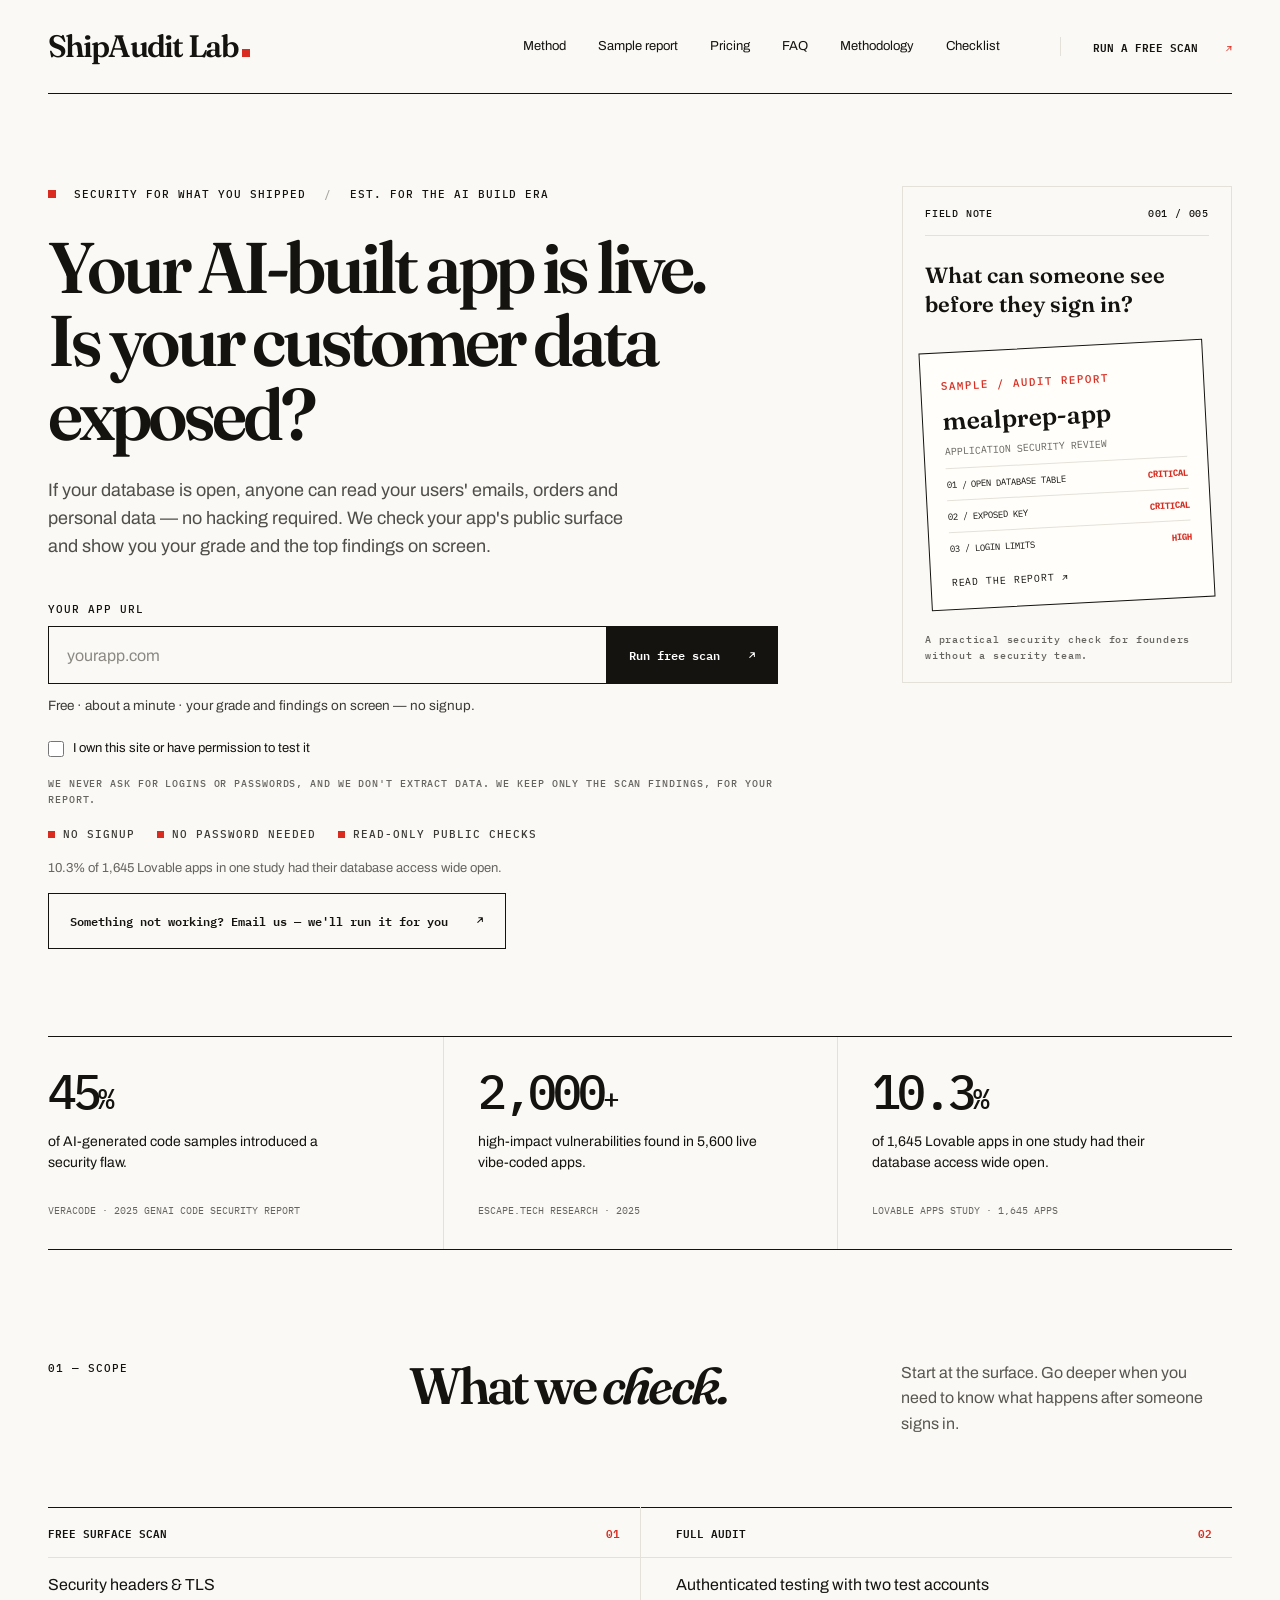
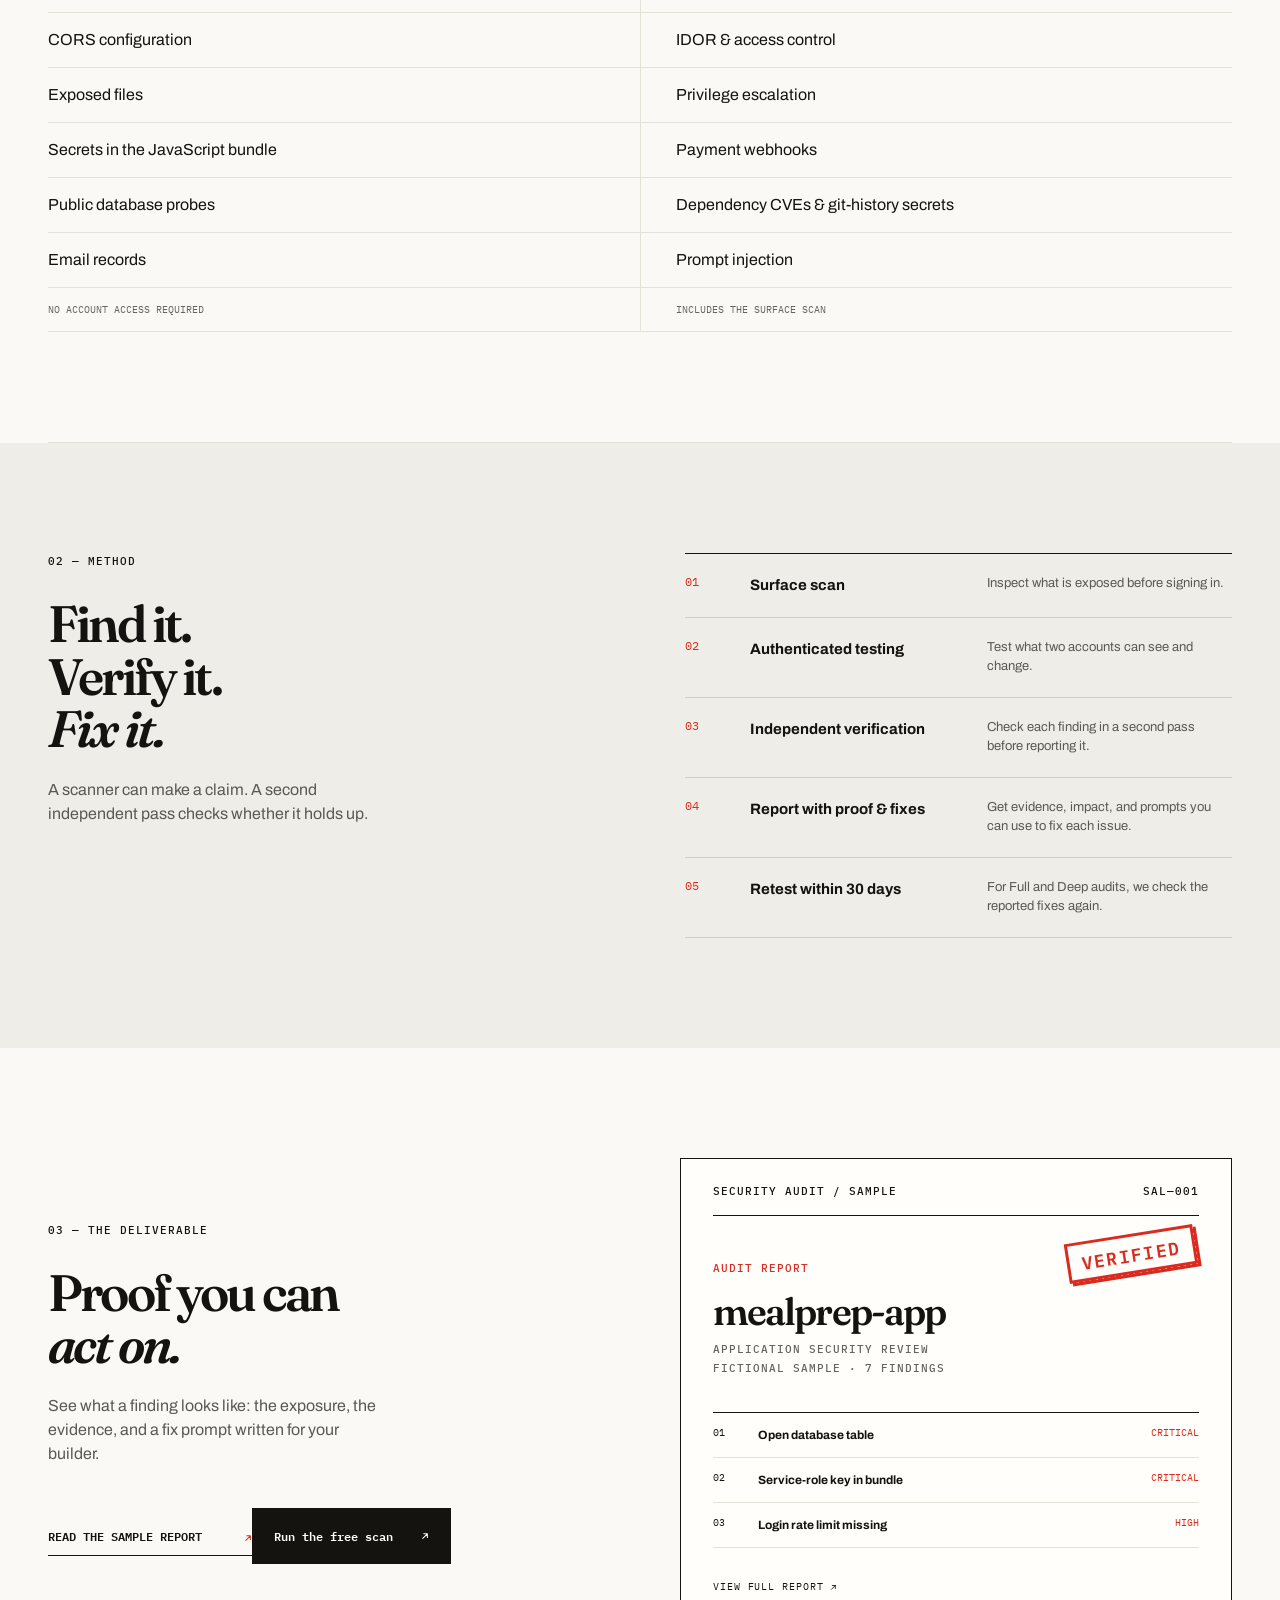
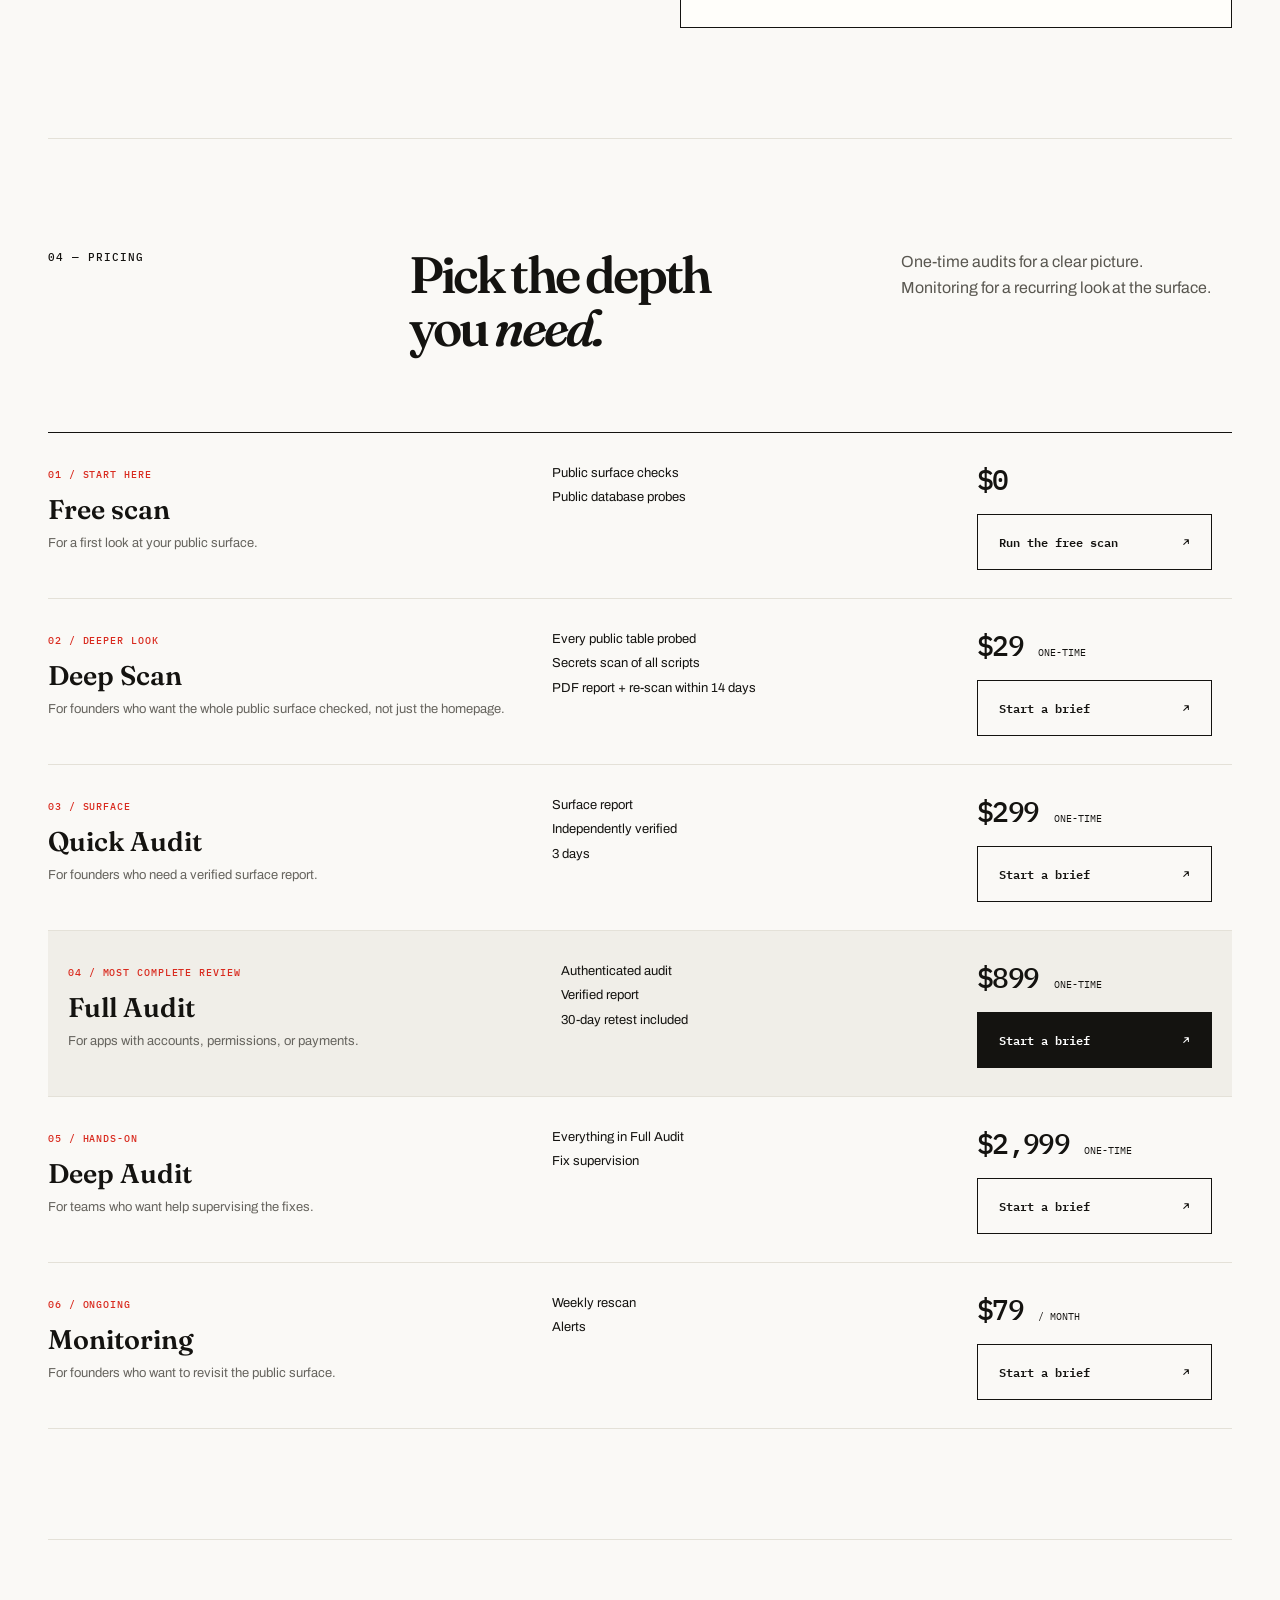
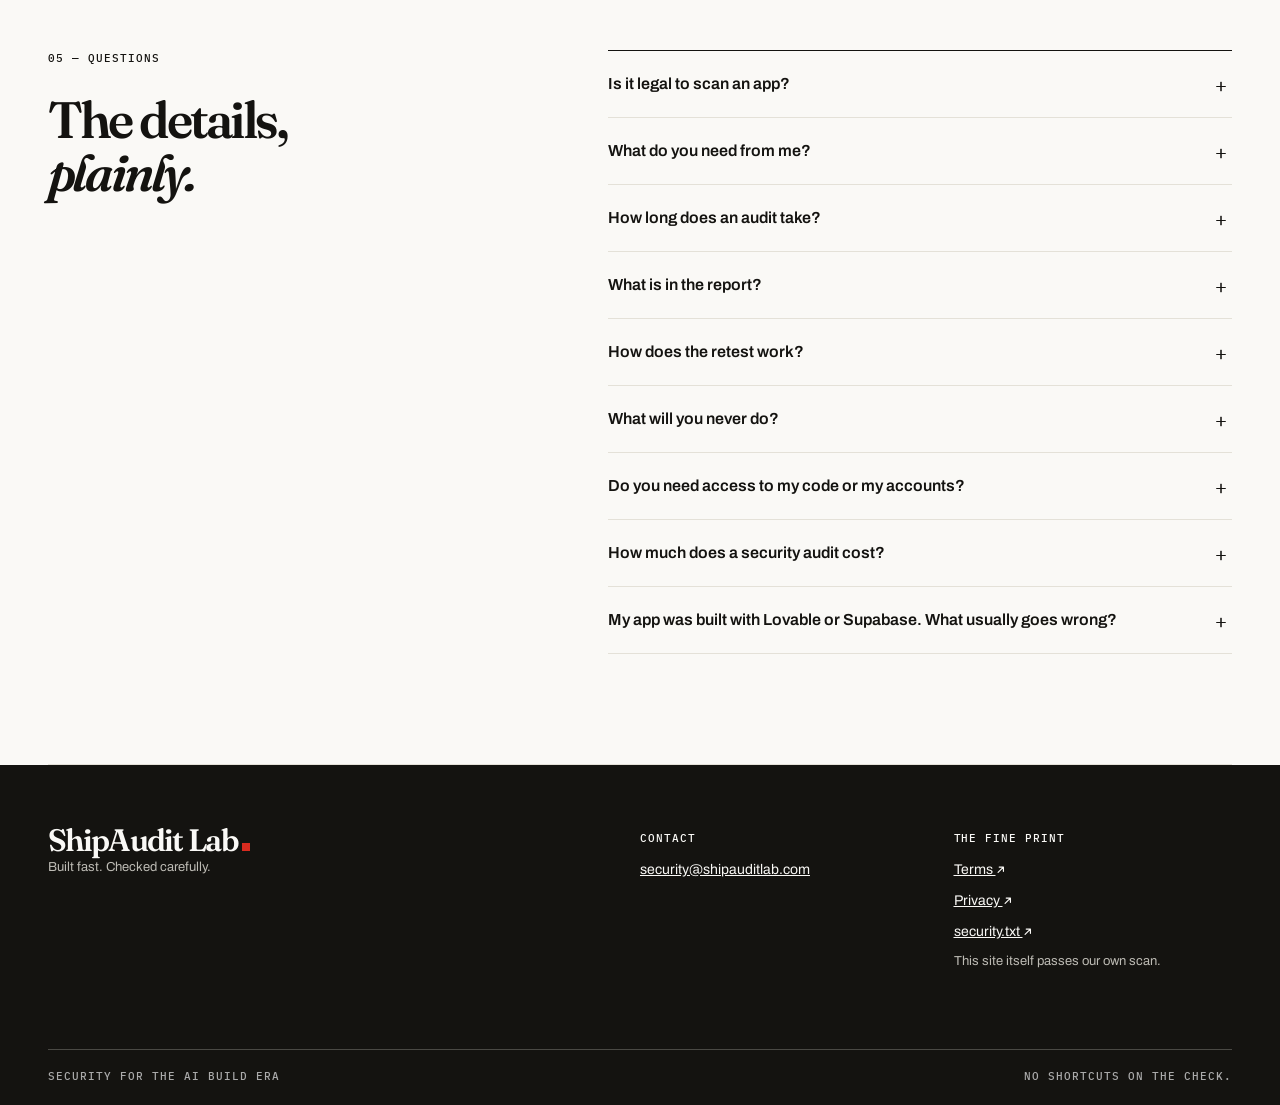
==== commit 1e0a60e1: "CRO wave: data-exposure hero copy, trust row, teaser scan CTA, funnel analytics (8 events + /api/eve" ====
--- a/index.html
+++ b/index.html
@@ -1,10 +1,10 @@
 <!doctype html><html lang="en"><head><meta charset="utf-8"><meta name="viewport" content="width=device-width,initial-scale=1"><meta name="description" content="Security audits for apps built with AI. Verify the risks before they reach your users."><title>Security for what you shipped — ShipAudit Lab</title><link rel="icon" href="/favicon.svg" type="image/svg+xml"><link rel="canonical" href="https://shipauditlab.com/"><meta property="og:type" content="website"><meta property="og:site_name" content="ShipAudit Lab"><meta property="og:title" content="Security for what you shipped — ShipAudit Lab"><meta property="og:description" content="Security audits for apps built with AI. Verify the risks before they reach your users."><meta property="og:url" content="https://shipauditlab.com/"><link rel="preconnect" href="https://fonts.googleapis.com"><link rel="preconnect" href="https://fonts.gstatic.com" crossorigin><link href="https://fonts.googleapis.com/css2?family=Archivo:wght@400;500;600;700&family=Fraunces:ital,opsz,wght@0,9..144,600;1,9..144,600&family=IBM+Plex+Mono:wght@400;500;600&display=swap" rel="stylesheet"><link rel="stylesheet" href="style.css"><script src="app.js" defer></script><script type="application/ld+json">{"@context": "https://schema.org", "@graph": [{"@type": "Organization", "name": "ShipAudit Lab", "url": "https://shipauditlab.com/", "email": "security@shipauditlab.com", "parentOrganization": {"@type": "Organization", "name": "Probcapital LLC"}, "description": "Independent security audits for apps built with AI tools such as Lovable, Cursor, v0 and Bolt.", "@id": "https://shipauditlab.com/#org"}, {"@type": "Service", "name": "Security audit for AI-built apps", "provider": {"@id": "https://shipauditlab.com/#org"}, "areaServed": "Worldwide", "url": "https://shipauditlab.com/", "hasOfferCatalog": {"@type": "OfferCatalog", "name": "Audit tiers", "itemListElement": [{"@type": "Offer", "name": "Free scan", "price": "0", "priceCurrency": "USD"}, {"@type": "Offer", "name": "Deep Scan", "price": "29", "priceCurrency": "USD"}, {"@type": "Offer", "name": "Quick Audit", "price": "299", "priceCurrency": "USD"}, {"@type": "Offer", "name": "Full Audit", "price": "899", "priceCurrency": "USD"}, {"@type": "Offer", "name": "Deep Audit", "price": "2999", "priceCurrency": "USD"}, {"@type": "Offer", "name": "Monitoring", "price": "79", "priceCurrency": "USD"}]}}, {"@type": "FAQPage", "mainEntity": [{"@type": "Question", "name": "Is it legal to scan an app?", "acceptedAnswer": {"@type": "Answer", "text": "Only scan a site you own or have explicit permission to test. You must confirm permission before starting."}}, {"@type": "Question", "name": "What do you need from me?", "acceptedAnswer": {"@type": "Answer", "text": "Your app URL and, for authenticated testing, two test accounts with appropriate roles. We’ll agree on the scope before testing."}}, {"@type": "Question", "name": "How long does an audit take?", "acceptedAnswer": {"@type": "Answer", "text": "A Quick Audit takes 3 days, counted from payment. Timing for Full and Deep audits depends on the scope and is agreed with you before testing begins."}}, {"@type": "Question", "name": "What is in the report?", "acceptedAnswer": {"@type": "Answer", "text": "Each finding includes severity, business impact, evidence, and a practical fix. Findings receive a second independent verification pass."}}, {"@type": "Question", "name": "How does the retest work?", "acceptedAnswer": {"@type": "Answer", "text": "Full and Deep audits include a retest of the reported fixes within 30 days."}}, {"@type": "Question", "name": "What will you never do?", "acceptedAnswer": {"@type": "Answer", "text": "We do not touch production data. The free surface scan does not log in or extract data."}}, {"@type": "Question", "name": "Do you need access to my code or my accounts?", "acceptedAnswer": {"@type": "Answer", "text": "No. We test your live app from the outside, the way an attacker sees it — no source code, no dashboards, no repository access. For authenticated audits, you create two test accounts, and we agree on the scope with you first."}}, {"@type": "Question", "name": "How much does a security audit cost?", "acceptedAnswer": {"@type": "Answer", "text": "The surface scan is free. A full check of the public surface (Deep Scan) is $29. Verified audits run from $299 to $2,999 depending on depth, and monitoring is $79 a month. All standard pricing is listed on this page."}}, {"@type": "Question", "name": "My app was built with Lovable or Supabase. What usually goes wrong?", "acceptedAnswer": {"@type": "Answer", "text": "The failures we check first live in the data layer: database tables accessible without sign-in, a full-access key shipped in the page code, sign-up settings that skip verification, and storage buckets open to anyone with the link."}}]}]}</script></head><body>
 <header class="site-header wrap"><a class="logo" href="index.html"><span data-brand></span><i></i></a><nav aria-label="Main navigation"><a href="#method">Method</a><a href="report.html">Sample report</a><a href="#pricing">Pricing</a><a href="#faq">FAQ</a><a href="methodology.html">Methodology</a><a href="checklist.html">Checklist</a></nav><a class="header-cta" href="#scan">Run a free scan <svg class="arr" viewBox="0 0 10 10" aria-hidden="true" focusable="false"><path d="M2.2 7.8 7.8 2.2M7.8 2.2H3.4M7.8 2.2v4.4" fill="none" stroke="currentColor" stroke-width="1.25" stroke-linecap="round" stroke-linejoin="round"/></svg></a></header>
-<main><section class="hero wrap" id="scan"><div class="hero-main"><p class="eyebrow"><span class="red-square"></span> SECURITY FOR WHAT YOU SHIPPED <span class="sep">/</span> EST. FOR THE AI BUILD ERA</p><h1>Your AI-built app is live.<br>Is your database open?</h1><p class="hero-copy">We audit apps made with Lovable, Cursor, v0 and Bolt. Every finding is verified by a second independent pass before it reaches you.</p><form id="scan-form" class="scan-form" novalidate><label class="field-label" for="scan-url">YOUR APP URL</label><div class="scan-row"><input id="scan-url" type="text" inputmode="url" autocomplete="url" autocapitalize="off" spellcheck="false" placeholder="yourapp.com" required><button class="button" type="submit">Run free scan <svg class="arr" viewBox="0 0 10 10" aria-hidden="true" focusable="false"><path d="M2.2 7.8 7.8 2.2M7.8 2.2H3.4M7.8 2.2v4.4" fill="none" stroke="currentColor" stroke-width="1.25" stroke-linecap="round" stroke-linejoin="round"/></svg></button></div><p class="scan-promise">Free · about a minute · your grade and findings on screen — no signup.</p><p class="field-error" id="scan-error" hidden></p><label class="check"><input type="checkbox" required> <span>I own this site or have permission to test it</span></label><p class="fine">Checks: TLS · security headers · CORS · exposed files (.env, .git) · secrets in the JS bundle · public database probes · email records.<br>No logins, no data extraction. We keep only the scan findings, for your report.</p></form><p class="hero-proof">10.3% of 1,645 Lovable apps in one study had their database access wide open.</p><a id="scan-mailto" class="button outline scan-help" href="mailto:security@shipauditlab.com?subject=Free%20scan%20request&amp;body=Please%20run%20a%20free%20scan%20for%3A%20">Something not working? Email us — we'll run it for you <svg class="arr" viewBox="0 0 10 10" aria-hidden="true" focusable="false"><path d="M2.2 7.8 7.8 2.2M7.8 2.2H3.4M7.8 2.2v4.4" fill="none" stroke="currentColor" stroke-width="1.25" stroke-linecap="round" stroke-linejoin="round"/></svg></a><div id="scan-output" aria-live="polite"></div></div><aside class="hero-aside"><div class="aside-top"><span>FIELD NOTE</span><span>001 / 005</span></div><p class="aside-heading">What can someone see before they sign in?</p><a href="report.html" class="hero-report"><span class="preview-label">SAMPLE / AUDIT REPORT</span><h3>mealprep-app</h3><p>APPLICATION SECURITY REVIEW</p><div class="hero-report-line"><span>01 / OPEN DATABASE TABLE</span><b>CRITICAL</b></div><div class="hero-report-line"><span>02 / EXPOSED KEY</span><b>CRITICAL</b></div><div class="hero-report-line"><span>03 / LOGIN LIMITS</span><b>HIGH</b></div><span class="preview-link">READ THE REPORT <svg class="arr" viewBox="0 0 10 10" aria-hidden="true" focusable="false"><path d="M2.2 7.8 7.8 2.2M7.8 2.2H3.4M7.8 2.2v4.4" fill="none" stroke="currentColor" stroke-width="1.25" stroke-linecap="round" stroke-linejoin="round"/></svg></span></a><p class="aside-bottom">A practical security check for founders without a security team.</p></aside></section>
+<main><section class="hero wrap" id="scan"><div class="hero-main"><p class="eyebrow"><span class="red-square"></span> SECURITY FOR WHAT YOU SHIPPED <span class="sep">/</span> EST. FOR THE AI BUILD ERA</p><h1>Your AI-built app is live.<br>Is your customer data exposed?</h1><p class="hero-copy">If your database is open, anyone can read your users' emails, orders and personal data — no hacking required. We check your app's public surface and show you your grade and the top findings on screen.</p><form id="scan-form" class="scan-form" novalidate><label class="field-label" for="scan-url">YOUR APP URL</label><div class="scan-row"><input id="scan-url" type="text" inputmode="url" autocomplete="url" autocapitalize="off" spellcheck="false" placeholder="yourapp.com" required><button class="button" type="submit">Run free scan <svg class="arr" viewBox="0 0 10 10" aria-hidden="true" focusable="false"><path d="M2.2 7.8 7.8 2.2M7.8 2.2H3.4M7.8 2.2v4.4" fill="none" stroke="currentColor" stroke-width="1.25" stroke-linecap="round" stroke-linejoin="round"/></svg></button></div><p class="scan-promise">Free · about a minute · your grade and findings on screen — no signup.</p><p class="field-error" id="scan-error" hidden></p><label class="check"><input type="checkbox" required> <span>I own this site or have permission to test it</span></label><p class="fine">We never ask for logins or passwords, and we don't extract data. We keep only the scan findings, for your report.</p></form><p class="scan-trust"><span>NO SIGNUP</span><span>NO PASSWORD NEEDED</span><span>READ-ONLY PUBLIC CHECKS</span></p><p class="hero-proof">10.3% of 1,645 Lovable apps in one study had their database access wide open.</p><a id="scan-mailto" class="button outline scan-help" href="mailto:security@shipauditlab.com?subject=Free%20scan%20request&amp;body=Please%20run%20a%20free%20scan%20for%3A%20">Something not working? Email us — we'll run it for you <svg class="arr" viewBox="0 0 10 10" aria-hidden="true" focusable="false"><path d="M2.2 7.8 7.8 2.2M7.8 2.2H3.4M7.8 2.2v4.4" fill="none" stroke="currentColor" stroke-width="1.25" stroke-linecap="round" stroke-linejoin="round"/></svg></a><div id="scan-output" aria-live="polite"></div></div><aside class="hero-aside"><div class="aside-top"><span>FIELD NOTE</span><span>001 / 005</span></div><p class="aside-heading">What can someone see before they sign in?</p><a href="report.html" class="hero-report"><span class="preview-label">SAMPLE / AUDIT REPORT</span><h3>mealprep-app</h3><p>APPLICATION SECURITY REVIEW</p><div class="hero-report-line"><span>01 / OPEN DATABASE TABLE</span><b>CRITICAL</b></div><div class="hero-report-line"><span>02 / EXPOSED KEY</span><b>CRITICAL</b></div><div class="hero-report-line"><span>03 / LOGIN LIMITS</span><b>HIGH</b></div><span class="preview-link">READ THE REPORT <svg class="arr" viewBox="0 0 10 10" aria-hidden="true" focusable="false"><path d="M2.2 7.8 7.8 2.2M7.8 2.2H3.4M7.8 2.2v4.4" fill="none" stroke="currentColor" stroke-width="1.25" stroke-linecap="round" stroke-linejoin="round"/></svg></span></a><p class="aside-bottom">A practical security check for founders without a security team.</p></aside></section>
 <section class="stats wrap" aria-label="Research statistics"><div class="stat"><strong>45<span>%</span></strong><p>of AI-generated code samples introduced a security flaw.</p><small>VERACODE · 2025 GENAI CODE SECURITY REPORT</small></div><div class="stat"><strong>2,000<span>+</span></strong><p>high-impact vulnerabilities found in 5,600 live vibe-coded apps.</p><small>ESCAPE.TECH RESEARCH · 2025</small></div><div class="stat"><strong>10.3<span>%</span></strong><p>of 1,645 Lovable apps in one study had their database access wide open.</p><small>LOVABLE APPS STUDY · 1,645 APPS</small></div></section>
 <section class="section wrap" id="checks"><div class="section-head"><p class="eyebrow">01 — SCOPE</p><h2>What we <em>check.</em></h2><p>Start at the surface. Go deeper when you need to know what happens after someone signs in.</p></div><table class="scope-table"><thead><tr><th scope="col">FREE SURFACE SCAN <span>01</span></th><th scope="col">FULL AUDIT <span>02</span></th></tr></thead><tbody><tr><td>Security headers &amp; TLS</td><td>Authenticated testing with two test accounts</td></tr><tr><td>CORS configuration</td><td>IDOR &amp; access control</td></tr><tr><td>Exposed files</td><td>Privilege escalation</td></tr><tr><td>Secrets in the JavaScript bundle</td><td>Payment webhooks</td></tr><tr><td>Public database probes</td><td>Dependency CVEs &amp; git-history secrets</td></tr><tr><td>Email records</td><td>Prompt injection</td></tr></tbody><tfoot><tr><td>NO ACCOUNT ACCESS REQUIRED</td><td>INCLUDES THE SURFACE SCAN</td></tr></tfoot></table></section>
 <section class="section method" id="method"><div class="wrap method-grid"><div><p class="eyebrow">02 — METHOD</p><h2>Find it.<br>Verify it.<br><em>Fix it.</em></h2><p class="method-intro">A scanner can make a claim. A second independent pass checks whether it holds up.</p></div><div class="steps"><div><span>01</span><h3>Surface scan</h3><p>Inspect what is exposed before signing in.</p></div><div><span>02</span><h3>Authenticated testing</h3><p>Test what two accounts can see and change.</p></div><div><span>03</span><h3>Independent verification</h3><p>Check each finding in a second pass before reporting it.</p></div><div><span>04</span><h3>Report with proof &amp; fixes</h3><p>Get evidence, impact, and prompts you can use to fix each issue.</p></div><div><span>05</span><h3>Retest within 30 days</h3><p>For Full and Deep audits, we check the reported fixes again.</p></div></div></div></section>
-<section class="section wrap report-teaser"><div><p class="eyebrow">03 — THE DELIVERABLE</p><h2>Proof you can<br><em>act on.</em></h2><p>See what a finding looks like: the exposure, the evidence, and a fix prompt written for your builder.</p><a class="text-link" href="report.html">Read the sample report <svg class="arr" viewBox="0 0 10 10" aria-hidden="true" focusable="false"><path d="M2.2 7.8 7.8 2.2M7.8 2.2H3.4M7.8 2.2v4.4" fill="none" stroke="currentColor" stroke-width="1.25" stroke-linecap="round" stroke-linejoin="round"/></svg></a></div><a class="report-preview" href="report.html" aria-label="Open sample audit report"><div class="report-top"><span>SECURITY AUDIT / SAMPLE</span><span>SAL—001</span></div><div class="stamp">VERIFIED</div><p class="preview-label">AUDIT REPORT</p><h3>mealprep-app</h3><p class="preview-sub">APPLICATION SECURITY REVIEW<br>FICTIONAL SAMPLE · 7 FINDINGS</p><div class="preview-lines"><div><span>01</span><b>Open database table</b><small>CRITICAL</small></div><div><span>02</span><b>Service-role key in bundle</b><small>CRITICAL</small></div><div><span>03</span><b>Login rate limit missing</b><small>HIGH</small></div></div><span class="preview-link">VIEW FULL REPORT <svg class="arr" viewBox="0 0 10 10" aria-hidden="true" focusable="false"><path d="M2.2 7.8 7.8 2.2M7.8 2.2H3.4M7.8 2.2v4.4" fill="none" stroke="currentColor" stroke-width="1.25" stroke-linecap="round" stroke-linejoin="round"/></svg></span></a></section>
+<section class="section wrap report-teaser"><div><p class="eyebrow">03 — THE DELIVERABLE</p><h2>Proof you can<br><em>act on.</em></h2><p>See what a finding looks like: the exposure, the evidence, and a fix prompt written for your builder.</p><a class="text-link" href="report.html">Read the sample report <svg class="arr" viewBox="0 0 10 10" aria-hidden="true" focusable="false"><path d="M2.2 7.8 7.8 2.2M7.8 2.2H3.4M7.8 2.2v4.4" fill="none" stroke="currentColor" stroke-width="1.25" stroke-linecap="round" stroke-linejoin="round"/></svg></a><a class="button teaser-cta" href="#scan">Run the free scan <svg class="arr" viewBox="0 0 10 10" aria-hidden="true" focusable="false"><path d="M2.2 7.8 7.8 2.2M7.8 2.2H3.4M7.8 2.2v4.4" fill="none" stroke="currentColor" stroke-width="1.25" stroke-linecap="round" stroke-linejoin="round"/></svg></a></div><a class="report-preview" href="report.html" aria-label="Open sample audit report"><div class="report-top"><span>SECURITY AUDIT / SAMPLE</span><span>SAL—001</span></div><div class="stamp">VERIFIED</div><p class="preview-label">AUDIT REPORT</p><h3>mealprep-app</h3><p class="preview-sub">APPLICATION SECURITY REVIEW<br>FICTIONAL SAMPLE · 7 FINDINGS</p><div class="preview-lines"><div><span>01</span><b>Open database table</b><small>CRITICAL</small></div><div><span>02</span><b>Service-role key in bundle</b><small>CRITICAL</small></div><div><span>03</span><b>Login rate limit missing</b><small>HIGH</small></div></div><span class="preview-link">VIEW FULL REPORT <svg class="arr" viewBox="0 0 10 10" aria-hidden="true" focusable="false"><path d="M2.2 7.8 7.8 2.2M7.8 2.2H3.4M7.8 2.2v4.4" fill="none" stroke="currentColor" stroke-width="1.25" stroke-linecap="round" stroke-linejoin="round"/></svg></span></a></section>
 <section class="section wrap" id="pricing"><div class="section-head"><p class="eyebrow">04 — PRICING</p><h2>Pick the depth<br>you <em>need.</em></h2><p>One-time audits for a clear picture. Monitoring for a recurring look at the surface.</p></div><div class="pricing"><div class="price-row"><div><span class="price-index">01 / START HERE</span><h3>Free scan</h3><p>For a first look at your public surface.</p></div><div class="price-includes">Public surface checks<br>Public database probes</div><div class="price-action"><strong>$0</strong><a class="button outline" href="#scan">Run the free scan <svg class="arr" viewBox="0 0 10 10" aria-hidden="true" focusable="false"><path d="M2.2 7.8 7.8 2.2M7.8 2.2H3.4M7.8 2.2v4.4" fill="none" stroke="currentColor" stroke-width="1.25" stroke-linecap="round" stroke-linejoin="round"/></svg></a></div></div><div class="price-row"><div><span class="price-index">02 / DEEPER LOOK</span><h3>Deep Scan</h3><p>For founders who want the whole public surface checked, not just the homepage.</p></div><div class="price-includes">Every public table probed<br>Secrets scan of all scripts<br>PDF report + re-scan within 14 days</div><div class="price-action"><strong>$29 <small>ONE-TIME</small></strong><button class="button outline brief-trigger" data-tier="Deep Scan">Start a brief <svg class="arr" viewBox="0 0 10 10" aria-hidden="true" focusable="false"><path d="M2.2 7.8 7.8 2.2M7.8 2.2H3.4M7.8 2.2v4.4" fill="none" stroke="currentColor" stroke-width="1.25" stroke-linecap="round" stroke-linejoin="round"/></svg></button></div></div><div class="price-row"><div><span class="price-index">03 / SURFACE</span><h3>Quick Audit</h3><p>For founders who need a verified surface report.</p></div><div class="price-includes">Surface report<br>Independently verified<br>3 days</div><div class="price-action"><strong>$299 <small>ONE-TIME</small></strong><button class="button outline brief-trigger" data-tier="Quick Audit">Start a brief <svg class="arr" viewBox="0 0 10 10" aria-hidden="true" focusable="false"><path d="M2.2 7.8 7.8 2.2M7.8 2.2H3.4M7.8 2.2v4.4" fill="none" stroke="currentColor" stroke-width="1.25" stroke-linecap="round" stroke-linejoin="round"/></svg></button></div></div><div class="price-row featured"><div><span class="price-index">04 / MOST COMPLETE REVIEW</span><h3>Full Audit</h3><p>For apps with accounts, permissions, or payments.</p></div><div class="price-includes">Authenticated audit<br>Verified report<br>30-day retest included</div><div class="price-action"><strong>$899 <small>ONE-TIME</small></strong><button class="button brief-trigger" data-tier="Full Audit">Start a brief <svg class="arr" viewBox="0 0 10 10" aria-hidden="true" focusable="false"><path d="M2.2 7.8 7.8 2.2M7.8 2.2H3.4M7.8 2.2v4.4" fill="none" stroke="currentColor" stroke-width="1.25" stroke-linecap="round" stroke-linejoin="round"/></svg></button></div></div><div class="price-row"><div><span class="price-index">05 / HANDS-ON</span><h3>Deep Audit</h3><p>For teams who want help supervising the fixes.</p></div><div class="price-includes">Everything in Full Audit<br>Fix supervision</div><div class="price-action"><strong>$2,999 <small>ONE-TIME</small></strong><button class="button outline brief-trigger" data-tier="Deep Audit">Start a brief <svg class="arr" viewBox="0 0 10 10" aria-hidden="true" focusable="false"><path d="M2.2 7.8 7.8 2.2M7.8 2.2H3.4M7.8 2.2v4.4" fill="none" stroke="currentColor" stroke-width="1.25" stroke-linecap="round" stroke-linejoin="round"/></svg></button></div></div><div class="price-row"><div><span class="price-index">06 / ONGOING</span><h3>Monitoring</h3><p>For founders who want to revisit the public surface.</p></div><div class="price-includes">Weekly rescan<br>Alerts</div><div class="price-action"><strong>$79 <small>/ MONTH</small></strong><button class="button outline brief-trigger" data-tier="Monitoring">Start a brief <svg class="arr" viewBox="0 0 10 10" aria-hidden="true" focusable="false"><path d="M2.2 7.8 7.8 2.2M7.8 2.2H3.4M7.8 2.2v4.4" fill="none" stroke="currentColor" stroke-width="1.25" stroke-linecap="round" stroke-linejoin="round"/></svg></button></div></div></div></section>
 <section class="section faq wrap" id="faq"><div><p class="eyebrow">05 — QUESTIONS</p><h2>The details,<br><em>plainly.</em></h2></div><div class="faq-list"><details><summary>Is it legal to scan an app?</summary><p>Only scan a site you own or have explicit permission to test. You must confirm permission before starting.</p></details><details><summary>What do you need from me?</summary><p>Your app URL and, for authenticated testing, two test accounts with appropriate roles. We’ll agree on the scope before testing.</p></details><details><summary>How long does an audit take?</summary><p>A Quick Audit takes 3 days, counted from payment. Timing for Full and Deep audits depends on the scope and is agreed with you before testing begins.</p></details><details><summary>What is in the report?</summary><p>Each finding includes severity, business impact, evidence, and a practical fix. Findings receive a second independent verification pass.</p></details><details><summary>How does the retest work?</summary><p>Full and Deep audits include a retest of the reported fixes within 30 days.</p></details><details><summary>What will you never do?</summary><p>We do not touch production data. The free surface scan does not log in or extract data.</p></details><details><summary>Do you need access to my code or my accounts?</summary><p>No. We test your live app from the outside, the way an attacker sees it — no source code, no dashboards, no repository access. For authenticated audits, you create two test accounts, and we agree on the scope with you first.</p></details><details><summary>How much does a security audit cost?</summary><p>The surface scan is free. A full check of the public surface (Deep Scan) is $29. Verified audits run from $299 to $2,999 depending on depth, and monitoring is $79 a month. All standard pricing is listed on this page.</p></details><details><summary>My app was built with Lovable or Supabase. What usually goes wrong?</summary><p>The failures we check first live in the data layer: database tables accessible without sign-in, a full-access key shipped in the page code, sign-up settings that skip verification, and storage buckets open to anyone with the link.</p></details></div></section></main>
 <footer class="footer"><div class="wrap"><div class="footer-main"><div><a class="logo" href="index.html"><span data-brand></span><i></i></a><p>Built fast. Checked carefully.</p></div><div><span class="eyebrow">CONTACT</span><a data-contact></a></div><div><span class="eyebrow">THE FINE PRINT</span><a href="/terms.html">Terms <svg class="arr" viewBox="0 0 10 10" aria-hidden="true" focusable="false"><path d="M2.2 7.8 7.8 2.2M7.8 2.2H3.4M7.8 2.2v4.4" fill="none" stroke="currentColor" stroke-width="1.25" stroke-linecap="round" stroke-linejoin="round"/></svg></a><a href="/privacy.html">Privacy <svg class="arr" viewBox="0 0 10 10" aria-hidden="true" focusable="false"><path d="M2.2 7.8 7.8 2.2M7.8 2.2H3.4M7.8 2.2v4.4" fill="none" stroke="currentColor" stroke-width="1.25" stroke-linecap="round" stroke-linejoin="round"/></svg></a><a href="/.well-known/security.txt">security.txt <svg class="arr" viewBox="0 0 10 10" aria-hidden="true" focusable="false"><path d="M2.2 7.8 7.8 2.2M7.8 2.2H3.4M7.8 2.2v4.4" fill="none" stroke="currentColor" stroke-width="1.25" stroke-linecap="round" stroke-linejoin="round"/></svg></a><p>This site itself passes our own scan.</p></div></div><div class="footer-bottom"><span>SECURITY FOR THE AI BUILD ERA</span><span>NO SHORTCUTS ON THE CHECK.</span></div></div></footer>
--- a/style.css
+++ b/style.css
@@ -8,3 +8,7 @@
 
 .top-findings{border-top:1px solid var(--ink);margin-top:18px;padding-top:16px}.top-findings-head,.also-head{font:500 11px/1.5 var(--mono);letter-spacing:.09em;text-transform:uppercase;margin:0}.top-findings-head{color:var(--red);margin-bottom:4px}.top-finding{display:grid;grid-template-columns:92px 1fr;gap:14px;padding:13px 0;border-bottom:1px solid var(--line);align-items:start}.top-finding strong{display:block;font-size:15px;line-height:1.4}.top-finding code{display:block;font:11px/1.6 var(--mono);color:var(--muted);margin-top:5px;white-space:pre-wrap;overflow-wrap:anywhere}.more-findings{font:11px var(--mono);color:var(--muted);margin:14px 0 0}.passed-checks{border-top:1px solid var(--ink);margin-top:18px;padding-top:16px}.passed-line{font:600 19px var(--serif);margin:0 0 8px}.passed-checks ul{list-style:none;margin:0 0 10px;padding:0}.passed-checks li{display:flex;justify-content:space-between;gap:10px;font:11px var(--mono);padding:7px 0;border-bottom:1px solid var(--line)}.passed-checks li b{color:#526751;font-weight:500}.deep-cta{display:flex;justify-content:space-between;align-items:center;gap:25px;border:1px solid var(--ink);background:#fffefa;padding:18px 20px;margin-top:22px}.deep-cta h4{font:600 19px var(--serif);margin:0 0 6px}.deep-cta p{font-size:13px;color:#5b5953;margin:0;max-width:520px}.deep-cta .button{flex:none}.also-head{margin:24px 0 6px}@media(max-width:600px){.top-finding{grid-template-columns:1fr;gap:7px}.deep-cta{flex-direction:column;align-items:stretch}.deep-cta .button{justify-content:center}}
 .scan-help{margin-top:14px}
+.scan-trust{display:flex;flex-wrap:wrap;gap:8px 22px;margin:18px 0 0;font:500 11px/1.5 var(--mono);letter-spacing:.09em;text-transform:uppercase;color:#3d3b35}
+.scan-trust span{display:inline-flex;align-items:center;gap:8px}
+.scan-trust span:before{content:'';width:7px;height:7px;background:var(--red)}
+.teaser-cta{margin-top:26px}
